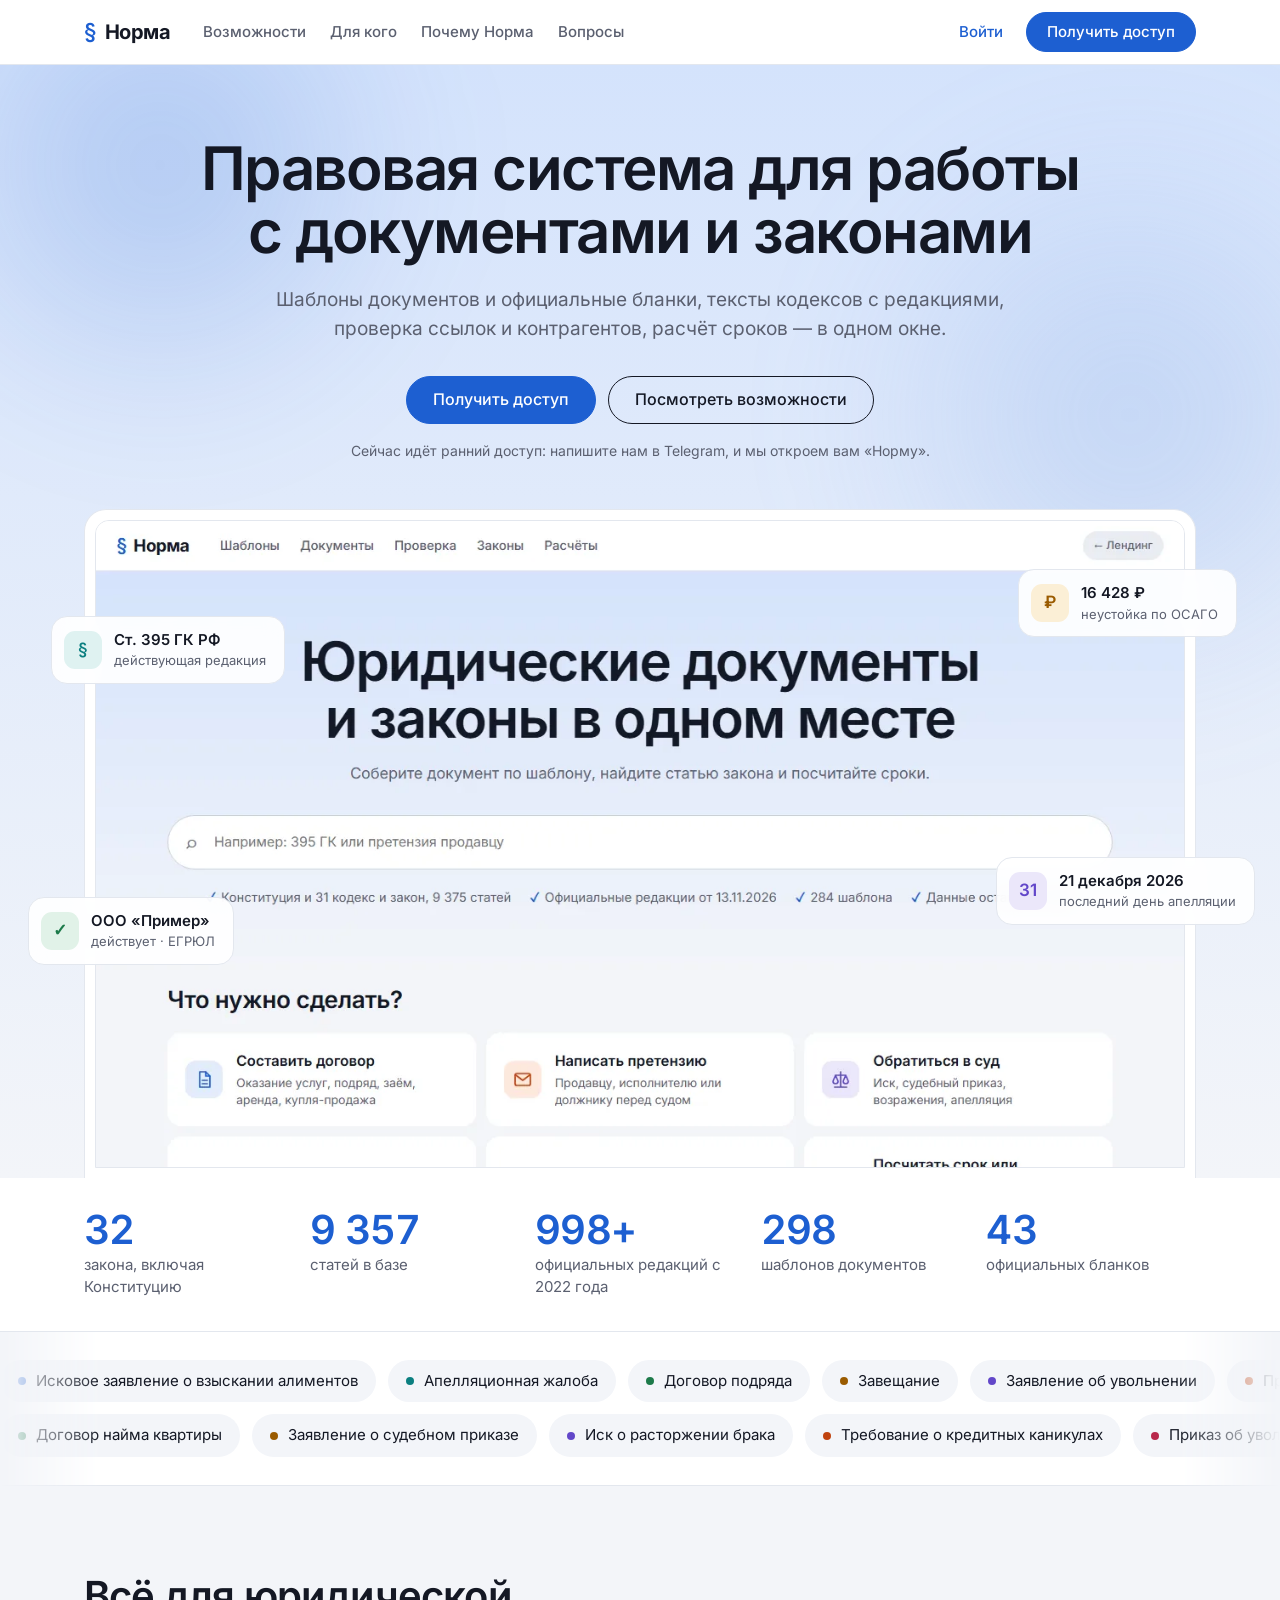
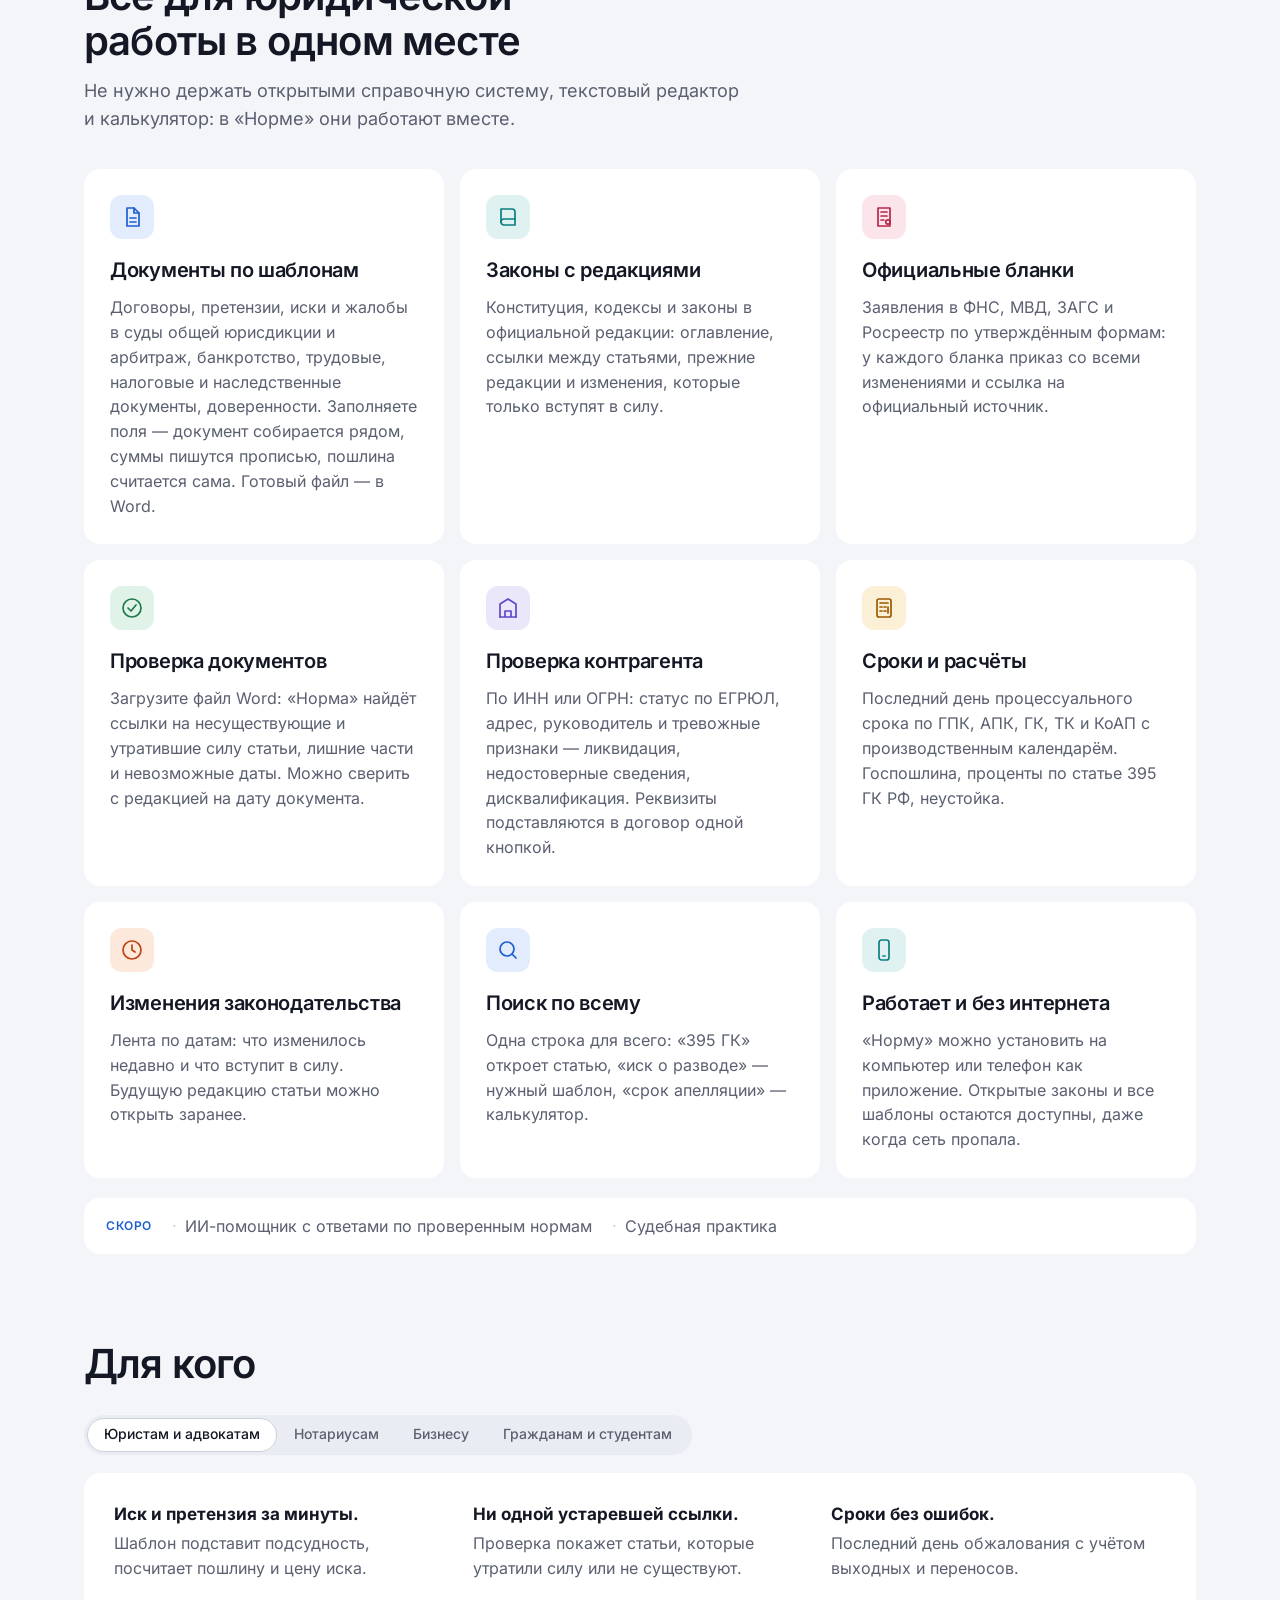
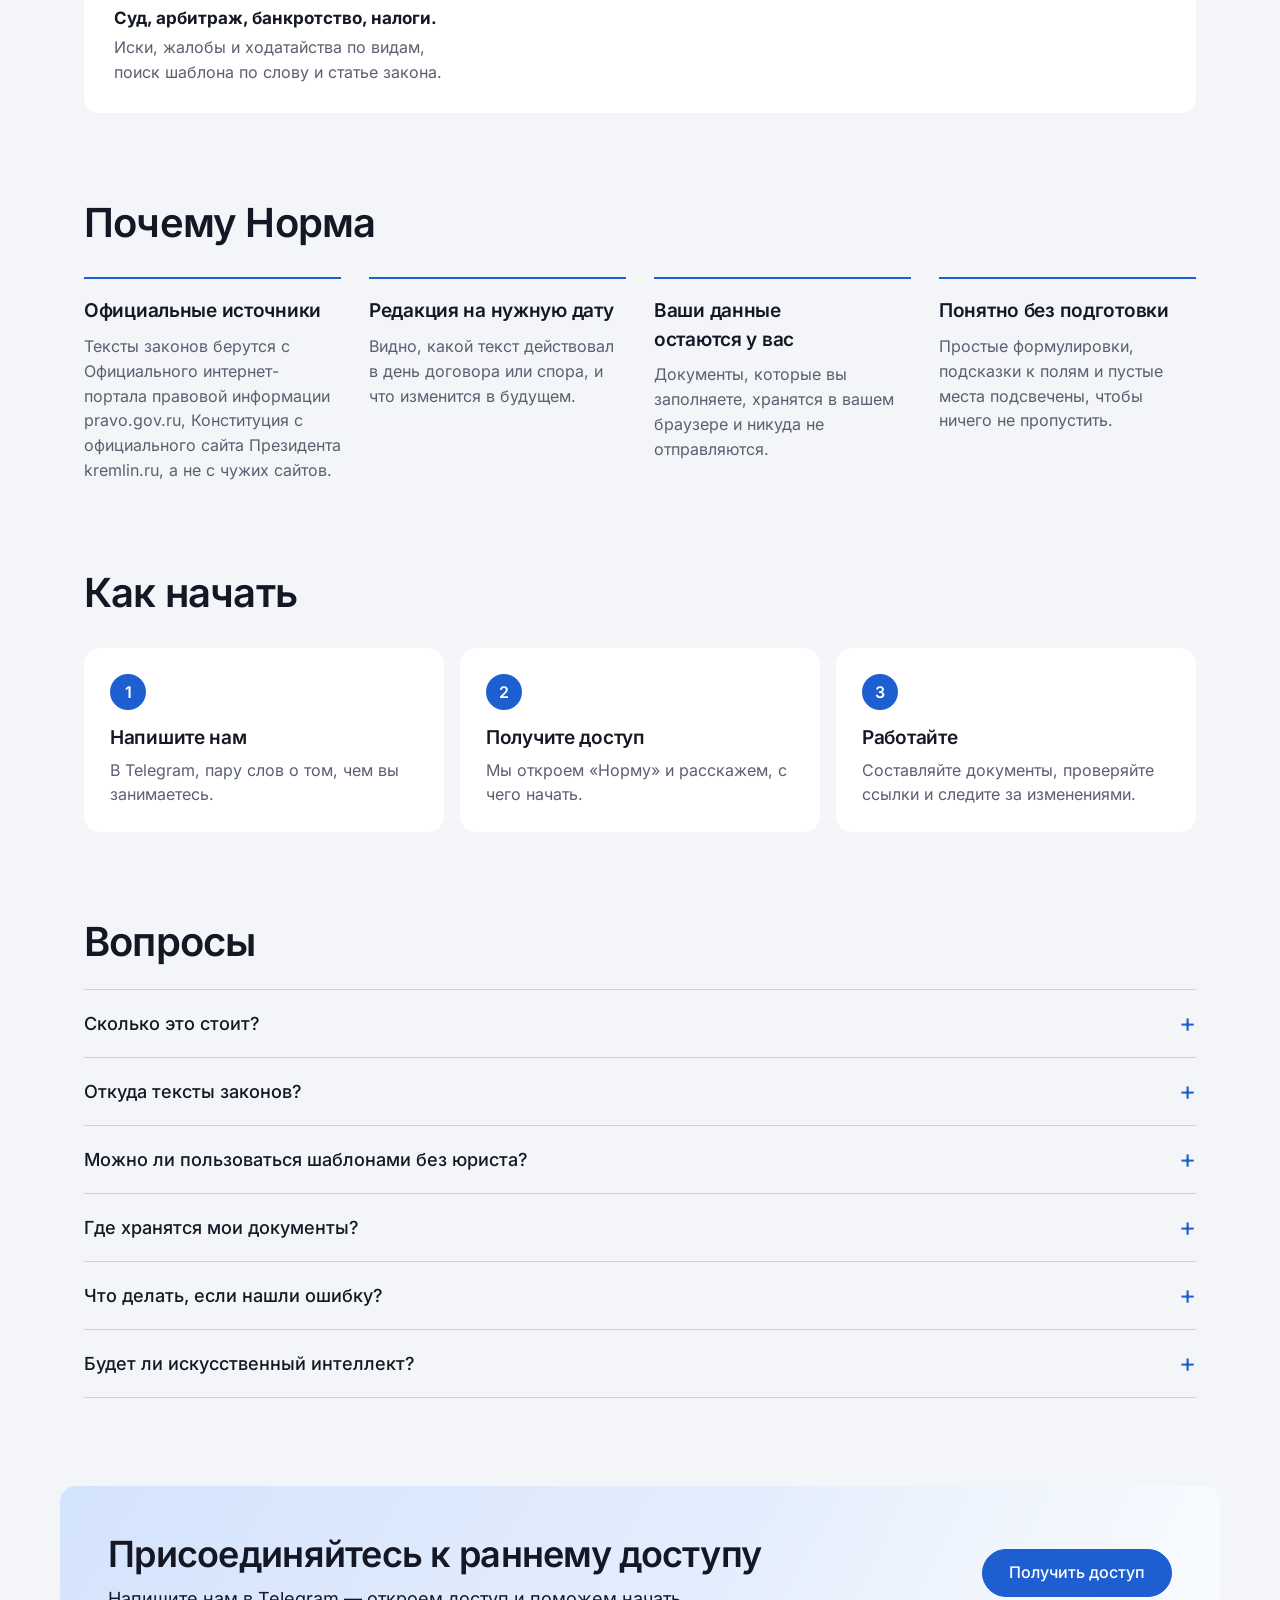
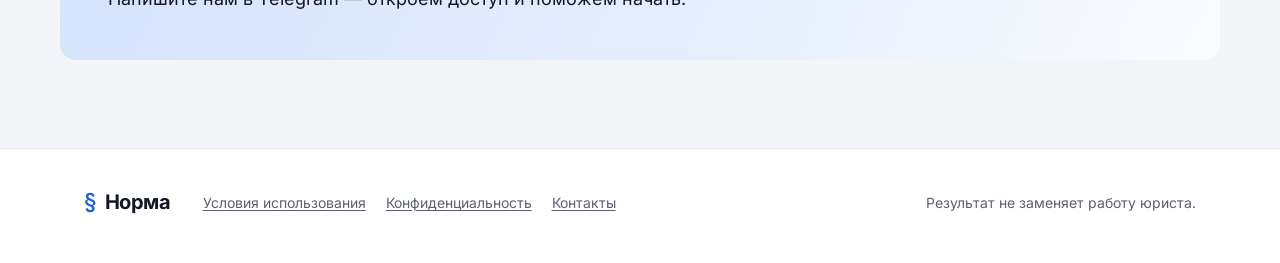
==== index.html @ 4d95eec2 "Сайт из коммита add6822 основного репозитория" ====
<!DOCTYPE html>
<html lang="ru">
<head>
  <meta charset="utf-8">
  <meta name="viewport" content="width=device-width, initial-scale=1, viewport-fit=cover">
  <title>Норма — правовая система для работы с документами и законами</title>
  <meta name="description" content="Шаблоны документов, официальные бланки, Конституция и тексты 31 кодекса и закона с редакциями, проверка ссылок на статьи, проверка контрагента и расчёт процессуальных сроков в одном окне.">
  <meta name="theme-color" content="#ffffff">
  <meta name="color-scheme" content="light">
  <link rel="manifest" href="manifest.webmanifest">
  <link rel="icon" type="image/png" sizes="32x32" href="icons/favicon-32.png">
  <link rel="apple-touch-icon" href="icons/apple-touch-icon.png">
  <link rel="stylesheet" href="fonts/fonts.css">
  <link rel="stylesheet" href="styles.css">
  <link rel="stylesheet" href="landing.css">
</head>
<body class="landing">
  <a class="skip-link" href="#main">Перейти к содержимому</a>

  <header class="land-header">
    <div class="land-inner land-header-row">
      <a class="brand" href="./"><span class="brand-mark" aria-hidden="true">§</span>Норма</a>
      <nav class="land-nav" aria-label="Разделы страницы">
        <a href="#features">Возможности</a>
        <a href="#audience">Для кого</a>
        <a href="#why">Почему Норма</a>
        <a href="#faq">Вопросы</a>
      </nav>
      <div class="land-header-actions">
        <a class="button quiet" href="app.html">Войти</a>
        <a class="button primary" href="https://t.me/pugachevevga" target="_blank" rel="noopener noreferrer" data-cta="header">Получить доступ</a>
      </div>
    </div>
  </header>

  <main id="main">
    <section class="land-hero">
      <div class="land-inner land-hero-copy">
        <h1>Правовая система для работы с документами и законами</h1>
        <p class="land-lead">Шаблоны документов и официальные бланки, тексты кодексов с редакциями, проверка ссылок и контрагентов, расчёт сроков — в одном окне.</p>
        <div class="land-actions">
          <a class="button primary large" href="https://t.me/pugachevevga" target="_blank" rel="noopener noreferrer" data-cta="hero">Получить доступ</a>
          <a class="button large" href="#features">Посмотреть возможности</a>
        </div>
        <p class="land-note">Сейчас идёт ранний доступ: напишите нам в Telegram, и мы откроем вам «Норму».</p>
      </div>
      <div class="land-inner land-stage">
        <figure class="land-shot">
          <img src="img/dashboard.webp" width="1280" height="760" alt="Главный экран «Нормы»: строка поиска по статьям, шаблонам и расчётам и быстрые действия: составить договор, написать претензию, обратиться в суд" loading="eager">
        </figure>
        <div class="land-floats" aria-hidden="true">
          <div class="land-float tone-teal" style="--x:-3%;--y:16%;--d:0s;--depth:0.12"><span class="tone-plate">§</span><div><b>Ст. 395 ГК РФ</b><small>действующая редакция</small></div></div>
          <div class="land-float tone-amber" style="--x:84%;--y:9%;--d:-2.5s;--depth:0.2"><span class="tone-plate">₽</span><div><b>16 428 ₽</b><small>неустойка по ОСАГО</small></div></div>
          <div class="land-float tone-green" style="--x:-5%;--y:58%;--d:-4s;--depth:0.18"><span class="tone-plate">✓</span><div><b>ООО «Пример»</b><small>действует · ЕГРЮЛ</small></div></div>
          <div class="land-float tone-violet" style="--x:82%;--y:52%;--d:-1.2s;--depth:0.1"><span class="tone-plate">31</span><div><b>21 декабря 2026</b><small>последний день апелляции</small></div></div>
        </div>
      </div>
    </section>

    <section class="land-stats" aria-label="Норма в цифрах">
      <div class="land-inner land-stats-row">
        <div><strong>32</strong><span>закона, включая Конституцию</span></div>
        <div><strong>9 375</strong><span>статей в базе</span></div>
        <div><strong>1 000+</strong><span>официальных редакций с 2022 года</span></div>
        <div><strong>299</strong><span>шаблонов документов</span></div>
        <div><strong>43</strong><span>официальных бланков</span></div>
      </div>
    </section>

    <section class="land-marquee" aria-label="Примеры шаблонов">
      <div class="land-marquee-row">
            <ul class="land-marquee-track">
              <li class="tone-blue">Исковое заявление о взыскании алиментов</li>
              <li class="tone-teal">Апелляционная жалоба</li>
              <li class="tone-green">Договор подряда</li>
              <li class="tone-amber">Завещание</li>
              <li class="tone-violet">Заявление об увольнении</li>
              <li class="tone-orange">Претензия страховщику по ОСАГО</li>
              <li class="tone-rose">Доверенность от гражданина</li>
              <li class="tone-blue">Соглашение о расторжении договора</li>
              <li class="tone-teal">Договор поставки</li>
            </ul>
            <ul class="land-marquee-track" aria-hidden="true">
              <li class="tone-blue">Исковое заявление о взыскании алиментов</li>
              <li class="tone-teal">Апелляционная жалоба</li>
              <li class="tone-green">Договор подряда</li>
              <li class="tone-amber">Завещание</li>
              <li class="tone-violet">Заявление об увольнении</li>
              <li class="tone-orange">Претензия страховщику по ОСАГО</li>
              <li class="tone-rose">Доверенность от гражданина</li>
              <li class="tone-blue">Соглашение о расторжении договора</li>
              <li class="tone-teal">Договор поставки</li>
            </ul>
      </div>
      <div class="land-marquee-row is-reverse">
            <ul class="land-marquee-track">
              <li class="tone-green">Договор найма квартиры</li>
              <li class="tone-amber">Заявление о судебном приказе</li>
              <li class="tone-violet">Иск о расторжении брака</li>
              <li class="tone-orange">Требование о кредитных каникулах</li>
              <li class="tone-rose">Приказ об увольнении</li>
              <li class="tone-blue">Претензия застройщику</li>
              <li class="tone-teal">Отказ от туристского продукта</li>
              <li class="tone-green">Протокол общего собрания ООО</li>
              <li class="tone-amber">Обращение к финансовому уполномоченному</li>
            </ul>
            <ul class="land-marquee-track" aria-hidden="true">
              <li class="tone-green">Договор найма квартиры</li>
              <li class="tone-amber">Заявление о судебном приказе</li>
              <li class="tone-violet">Иск о расторжении брака</li>
              <li class="tone-orange">Требование о кредитных каникулах</li>
              <li class="tone-rose">Приказ об увольнении</li>
              <li class="tone-blue">Претензия застройщику</li>
              <li class="tone-teal">Отказ от туристского продукта</li>
              <li class="tone-green">Протокол общего собрания ООО</li>
              <li class="tone-amber">Обращение к финансовому уполномоченному</li>
            </ul>
      </div>
    </section>

    <section class="land-section" id="features">
      <div class="land-inner">
        <h2>Всё для юридической работы в одном месте</h2>
        <p class="land-section-lead">Не нужно держать открытыми справочную систему, текстовый редактор и калькулятор: в «Норме» они работают вместе.</p>
        <ul class="land-features">
          <li class="tone-blue">
            <span class="tone-plate"><svg viewBox="0 0 24 24" fill="none" stroke="currentColor" stroke-width="1.7" stroke-linecap="round" stroke-linejoin="round" aria-hidden="true"><path d="M7 3h7l5 5v13H7z"/><path d="M14 3v5h5M10 13h6M10 17h6"/></svg></span>
            <h3>Документы по шаблонам</h3>
            <p>Договоры, претензии, иски и жалобы в суды общей юрисдикции и арбитраж, банкротство, трудовые, налоговые и наследственные документы, доверенности. Заполняете поля — документ собирается рядом, суммы пишутся прописью, пошлина считается сама. Готовый файл — в Word.</p>
          </li>
          <li class="tone-teal">
            <span class="tone-plate"><svg viewBox="0 0 24 24" fill="none" stroke="currentColor" stroke-width="1.7" stroke-linecap="round" stroke-linejoin="round" aria-hidden="true"><path d="M5 4h11a3 3 0 0 1 3 3v13H8a3 3 0 0 1-3-3z"/><path d="M5 17a3 3 0 0 1 3-3h11"/></svg></span>
            <h3>Законы с редакциями</h3>
            <p>Конституция, кодексы и законы в официальной редакции: оглавление, ссылки между статьями, прежние редакции и изменения, которые только вступят в силу.</p>
          </li>
          <li class="tone-rose">
            <span class="tone-plate"><svg viewBox="0 0 24 24" fill="none" stroke="currentColor" stroke-width="1.7" stroke-linecap="round" stroke-linejoin="round" aria-hidden="true"><path d="M6 3h12v18H6z"/><path d="M9 7h6M9 11h6M9 15h3"/><circle cx="16" cy="17" r="2.2"/></svg></span>
            <h3>Официальные бланки</h3>
            <p>Заявления в ФНС, МВД, ЗАГС и Росреестр по утверждённым формам: у каждого бланка приказ со всеми изменениями и ссылка на официальный источник.</p>
          </li>
          <li class="tone-green">
            <span class="tone-plate"><svg viewBox="0 0 24 24" fill="none" stroke="currentColor" stroke-width="1.7" stroke-linecap="round" stroke-linejoin="round" aria-hidden="true"><circle cx="12" cy="12" r="9"/><path d="m8 12 3 3 5-6"/></svg></span>
            <h3>Проверка документов</h3>
            <p>Загрузите файл Word: «Норма» найдёт ссылки на несуществующие и утратившие силу статьи, лишние части и невозможные даты. Можно сверить с редакцией на дату документа.</p>
          </li>
          <li class="tone-violet">
            <span class="tone-plate"><svg viewBox="0 0 24 24" fill="none" stroke="currentColor" stroke-width="1.7" stroke-linecap="round" stroke-linejoin="round" aria-hidden="true"><path d="M4 21V8l8-5 8 5v13"/><path d="M9 21v-6h6v6M4 21h16"/></svg></span>
            <h3>Проверка контрагента</h3>
            <p>По ИНН или ОГРН: статус по ЕГРЮЛ, адрес, руководитель и тревожные признаки — ликвидация, недостоверные сведения, дисквалификация. Реквизиты подставляются в договор одной кнопкой.</p>
          </li>
          <li class="tone-amber">
            <span class="tone-plate"><svg viewBox="0 0 24 24" fill="none" stroke="currentColor" stroke-width="1.7" stroke-linecap="round" stroke-linejoin="round" aria-hidden="true"><rect x="5" y="3" width="14" height="18" rx="2"/><path d="M8 7h8M8 11h2M12 11h2M16 11v6M8 15h2M12 15h2"/></svg></span>
            <h3>Сроки и расчёты</h3>
            <p>Последний день процессуального срока по ГПК, АПК, ГК, ТК и КоАП с производственным календарём. Госпошлина, проценты по статье 395 ГК РФ, неустойка.</p>
          </li>
          <li class="tone-orange">
            <span class="tone-plate"><svg viewBox="0 0 24 24" fill="none" stroke="currentColor" stroke-width="1.7" stroke-linecap="round" stroke-linejoin="round" aria-hidden="true"><path d="M12 7v5l3 2"/><circle cx="12" cy="12" r="9"/></svg></span>
            <h3>Изменения законодательства</h3>
            <p>Лента по датам: что изменилось недавно и что вступит в силу. Будущую редакцию статьи можно открыть заранее.</p>
          </li>
          <li class="tone-blue">
            <span class="tone-plate"><svg viewBox="0 0 24 24" fill="none" stroke="currentColor" stroke-width="1.7" stroke-linecap="round" stroke-linejoin="round" aria-hidden="true"><circle cx="11" cy="11" r="7"/><path d="m20 20-3.5-3.5"/></svg></span>
            <h3>Поиск по всему</h3>
            <p>Одна строка для всего: «395 ГК» откроет статью, «иск о разводе» — нужный шаблон, «срок апелляции» — калькулятор.</p>
          </li>
          <li class="tone-teal">
            <span class="tone-plate"><svg viewBox="0 0 24 24" fill="none" stroke="currentColor" stroke-width="1.7" stroke-linecap="round" stroke-linejoin="round" aria-hidden="true"><rect x="7" y="2" width="10" height="20" rx="2.5"/><path d="M11 18h2"/></svg></span>
            <h3>Работает и без интернета</h3>
            <p>«Норму» можно установить на компьютер или телефон как приложение. Открытые законы и все шаблоны остаются доступны, даже когда сеть пропала.</p>
          </li>
        </ul>
        <div class="land-soon">
          <span class="badge plain">Скоро</span>
          <span>ИИ-помощник с ответами по проверенным нормам</span>
          <span>Судебная практика</span>
        </div>
      </div>
    </section>

    <section class="land-section land-audience" id="audience">
      <div class="land-inner">
        <h2>Для кого</h2>
        <div class="segmented land-tabs" role="tablist" aria-label="Для кого">
          <button type="button" role="tab" aria-selected="true" aria-pressed="true" aria-controls="tab-lawyers" id="tab-lawyers-button">Юристам и адвокатам</button>
          <button type="button" role="tab" aria-selected="false" aria-pressed="false" aria-controls="tab-notaries" id="tab-notaries-button">Нотариусам</button>
          <button type="button" role="tab" aria-selected="false" aria-pressed="false" aria-controls="tab-business" id="tab-business-button">Бизнесу</button>
          <button type="button" role="tab" aria-selected="false" aria-pressed="false" aria-controls="tab-people" id="tab-people-button">Гражданам и студентам</button>
        </div>
        <div class="land-tab" role="tabpanel" id="tab-lawyers" aria-labelledby="tab-lawyers-button">
          <ul>
            <li><strong>Иск и претензия за минуты.</strong> Шаблон подставит подсудность, посчитает пошлину и цену иска.</li>
            <li><strong>Ни одной устаревшей ссылки.</strong> Проверка покажет статьи, которые утратили силу или не существуют.</li>
            <li><strong>Сроки без ошибок.</strong> Последний день обжалования с учётом выходных и переносов.</li>
            <li><strong>Суд, арбитраж, банкротство, налоги.</strong> Иски, жалобы и ходатайства по видам, поиск шаблона по слову и статье закона.</li>
          </ul>
        </div>
        <div class="land-tab" role="tabpanel" id="tab-notaries" aria-labelledby="tab-notaries-button" hidden>
          <ul>
            <li><strong>Основы законодательства о нотариате</strong> и связанные кодексы в действующей редакции.</li>
            <li><strong>Доверенности и соглашения</strong> по шаблонам с понятными полями.</li>
            <li><strong>Наследственные документы:</strong> завещание, наследственный договор, отказ от наследства, раздел наследства — проекты для нотариуса.</li>
            <li><strong>Изменения заранее.</strong> Видно, какие нормы поменяются и с какой даты.</li>
          </ul>
        </div>
        <div class="land-tab" role="tabpanel" id="tab-business" aria-labelledby="tab-business-button" hidden>
          <ul>
            <li><strong>Договоры поставки, услуг, аренды</strong> с условиями, которые меняются под ваш случай.</li>
            <li><strong>Документы по ООО:</strong> учреждение, выход участника, продажа доли, протокол собрания, крупная сделка.</li>
            <li><strong>Претензия должнику и проценты</strong> по ключевой ставке Банка России с разбивкой по периодам.</li>
            <li><strong>Проверка контрагента перед сделкой:</strong> статус, адрес и руководитель по ЕГРЮЛ, реквизиты сразу в договор.</li>
            <li><strong>Бланки для ФНС:</strong> регистрация ООО и ИП, изменения в устав, переход на упрощёнку — по действующим приказам.</li>
            <li><strong>Законы об ООО и АО, Налоговый кодекс</strong> под рукой, с поиском по словам.</li>
          </ul>
        </div>
        <div class="land-tab" role="tabpanel" id="tab-people" aria-labelledby="tab-people-button" hidden>
          <ul>
            <li><strong>Понятные шаблоны</strong>: претензия в магазин, заявление об увольнении, договор займа.</li>
            <li><strong>Споры с банками и страховыми:</strong> ОСАГО, кредитные каникулы, отказ от навязанной страховки, жалоба на коллекторов, обращение к финансовому уполномоченному.</li>
            <li><strong>Обращения в госорганы:</strong> жалоба в прокуратуру, Роспотребнадзор, отзыв согласия на обработку персональных данных.</li>
            <li><strong>Поиск простыми словами</strong>: «вернуть деньги за товар» найдёт нужную претензию.</li>
            <li><strong>Кодексы для учёбы</strong> с оглавлением, ссылками между статьями и историей редакций.</li>
            <li><strong>Бланки для госуслуг:</strong> 3-НДФЛ, регистрация по месту жительства, заявления в ЗАГС, выписка из ЕГРН.</li>
            <li><strong>Сроки и пошлины</strong> без формул: последний день срока и сумма госпошлины считаются сами.</li>
          </ul>
        </div>
      </div>
    </section>

    <section class="land-section" id="why">
      <div class="land-inner">
        <h2>Почему Норма</h2>
        <ul class="land-why">
          <li><h3>Официальные источники</h3><p>Тексты законов берутся с Официального интернет-портала правовой информации pravo.gov.ru, Конституция с официального сайта Президента kremlin.ru, а не с чужих сайтов.</p></li>
          <li><h3>Редакция на нужную дату</h3><p>Видно, какой текст действовал в день договора или спора, и что изменится в будущем.</p></li>
          <li><h3>Ваши данные остаются у вас</h3><p>Документы, которые вы заполняете, хранятся в вашем браузере и никуда не отправляются.</p></li>
          <li><h3>Понятно без подготовки</h3><p>Простые формулировки, подсказки к полям и пустые места подсвечены, чтобы ничего не пропустить.</p></li>
        </ul>
      </div>
    </section>

    <section class="land-section land-steps" aria-labelledby="steps-title">
      <div class="land-inner">
        <h2 id="steps-title">Как начать</h2>
        <ol class="land-steps-list">
          <li><h3>Напишите нам</h3><p>В Telegram, пару слов о том, чем вы занимаетесь.</p></li>
          <li><h3>Получите доступ</h3><p>Мы откроем «Норму» и расскажем, с чего начать.</p></li>
          <li><h3>Работайте</h3><p>Составляйте документы, проверяйте ссылки и следите за изменениями.</p></li>
        </ol>
      </div>
    </section>

    <section class="land-section" id="faq">
      <div class="land-inner land-faq">
        <h2>Вопросы</h2>
        <details>
          <summary>Сколько это стоит?</summary>
          <p>Сейчас идёт ранний доступ, и для участников он бесплатный. О тарифах мы расскажем заранее, до того как они начнут действовать.</p>
        </details>
        <details>
          <summary>Откуда тексты законов?</summary>
          <p>С портала «Тексты правовых актов с внесенными изменениями» Официального интернет-портала правовой информации (pravo.gov.ru). Там есть все редакции с июля 2022 года. Конституции на этом портале нет с текстом, её берём с официального сайта Президента России kremlin.ru.</p>
        </details>
        <details>
          <summary>Можно ли пользоваться шаблонами без юриста?</summary>
          <p>Шаблоны составлены по текстам законов, но практикующий юрист их ещё не проверял. Перед тем как подписать или подать документ, прочитайте его внимательно, а в сложной ситуации покажите юристу.</p>
        </details>
        <details>
          <summary>Где хранятся мои документы?</summary>
          <p>Только в вашем браузере. Мы их не получаем и не видим. Важные документы сохраняйте в Word.</p>
        </details>
        <details>
          <summary>Что делать, если нашли ошибку?</summary>
          <p>В каждом шаблоне и в окне каждой статьи есть кнопка «Сообщить об ошибке». Она откроет переписку с нами в Telegram, где уже указано, о каком документе речь. Данные, которые вы ввели в поля, в сообщение не попадают.</p>
        </details>
        <details>
          <summary>Будет ли искусственный интеллект?</summary>
          <p>Да. Помощник будет отвечать со ссылками на нормы из той же официальной базы, а не на догадки модели.</p>
        </details>
      </div>
    </section>

    <section class="land-final">
      <div class="land-inner land-final-box">
        <div>
          <h2>Присоединяйтесь к раннему доступу</h2>
          <p>Напишите нам в Telegram — откроем доступ и поможем начать.</p>
        </div>
        <a class="button primary large" href="https://t.me/pugachevevga" target="_blank" rel="noopener noreferrer" data-cta="final">Получить доступ</a>
      </div>
    </section>
  </main>

  <footer class="land-footer">
    <div class="land-inner land-footer-row">
      <a class="brand" href="./"><span class="brand-mark" aria-hidden="true">§</span>Норма</a>
      <nav aria-label="Служебные страницы">
        <a href="app.html#terms">Условия использования</a>
        <a href="app.html#privacy">Конфиденциальность</a>
        <a href="app.html#contacts">Контакты</a>
      </nav>
      <p>Результат не заменяет работу юриста.</p>
    </div>
  </footer>

  <script src="landing.js"></script>
</body>
</html>
---- fonts/fonts.css ----
/* Шрифты Inter и Tinos, лицензия SIL Open Font License 1.1. Собрано tools/fetch_fonts.py. */
@font-face {
  font-family: 'Inter';
  font-style: normal;
  font-weight: 400;
  font-display: swap;
  src: url(inter-400-cyrillic.woff2) format('woff2');
  unicode-range: U+0301, U+0400-045F, U+0490-0491, U+04B0-04B1, U+2116;
}
@font-face {
  font-family: 'Inter';
  font-style: normal;
  font-weight: 400;
  font-display: swap;
  src: url(inter-400-latin-ext.woff2) format('woff2');
  unicode-range: U+0100-02BA, U+02BD-02C5, U+02C7-02CC, U+02CE-02D7, U+02DD-02FF, U+0304, U+0308, U+0329, U+1D00-1DBF, U+1E00-1E9F, U+1EF2-1EFF, U+2020, U+20A0-20AB, U+20AD-20C4, U+2113, U+2C60-2C7F, U+A720-A7FF;
}
@font-face {
  font-family: 'Inter';
  font-style: normal;
  font-weight: 400;
  font-display: swap;
  src: url(inter-400-latin.woff2) format('woff2');
  unicode-range: U+0000-00FF, U+0131, U+0152-0153, U+02BB-02BC, U+02C6, U+02DA, U+02DC, U+0304, U+0308, U+0329, U+2000-206F, U+20AC, U+2122, U+2191, U+2193, U+2212, U+2215, U+FEFF, U+FFFD;
}
@font-face {
  font-family: 'Inter';
  font-style: normal;
  font-weight: 500;
  font-display: swap;
  src: url(inter-400-cyrillic.woff2) format('woff2');
  unicode-range: U+0301, U+0400-045F, U+0490-0491, U+04B0-04B1, U+2116;
}
@font-face {
  font-family: 'Inter';
  font-style: normal;
  font-weight: 500;
  font-display: swap;
  src: url(inter-400-latin-ext.woff2) format('woff2');
  unicode-range: U+0100-02BA, U+02BD-02C5, U+02C7-02CC, U+02CE-02D7, U+02DD-02FF, U+0304, U+0308, U+0329, U+1D00-1DBF, U+1E00-1E9F, U+1EF2-1EFF, U+2020, U+20A0-20AB, U+20AD-20C4, U+2113, U+2C60-2C7F, U+A720-A7FF;
}
@font-face {
  font-family: 'Inter';
  font-style: normal;
  font-weight: 500;
  font-display: swap;
  src: url(inter-400-latin.woff2) format('woff2');
  unicode-range: U+0000-00FF, U+0131, U+0152-0153, U+02BB-02BC, U+02C6, U+02DA, U+02DC, U+0304, U+0308, U+0329, U+2000-206F, U+20AC, U+2122, U+2191, U+2193, U+2212, U+2215, U+FEFF, U+FFFD;
}
@font-face {
  font-family: 'Inter';
  font-style: normal;
  font-weight: 600;
  font-display: swap;
  src: url(inter-400-cyrillic.woff2) format('woff2');
  unicode-range: U+0301, U+0400-045F, U+0490-0491, U+04B0-04B1, U+2116;
}
@font-face {
  font-family: 'Inter';
  font-style: normal;
  font-weight: 600;
  font-display: swap;
  src: url(inter-400-latin-ext.woff2) format('woff2');
  unicode-range: U+0100-02BA, U+02BD-02C5, U+02C7-02CC, U+02CE-02D7, U+02DD-02FF, U+0304, U+0308, U+0329, U+1D00-1DBF, U+1E00-1E9F, U+1EF2-1EFF, U+2020, U+20A0-20AB, U+20AD-20C4, U+2113, U+2C60-2C7F, U+A720-A7FF;
}
@font-face {
  font-family: 'Inter';
  font-style: normal;
  font-weight: 600;
  font-display: swap;
  src: url(inter-400-latin.woff2) format('woff2');
  unicode-range: U+0000-00FF, U+0131, U+0152-0153, U+02BB-02BC, U+02C6, U+02DA, U+02DC, U+0304, U+0308, U+0329, U+2000-206F, U+20AC, U+2122, U+2191, U+2193, U+2212, U+2215, U+FEFF, U+FFFD;
}
@font-face {
  font-family: 'Inter';
  font-style: normal;
  font-weight: 700;
  font-display: swap;
  src: url(inter-400-cyrillic.woff2) format('woff2');
  unicode-range: U+0301, U+0400-045F, U+0490-0491, U+04B0-04B1, U+2116;
}
@font-face {
  font-family: 'Inter';
  font-style: normal;
  font-weight: 700;
  font-display: swap;
  src: url(inter-400-latin-ext.woff2) format('woff2');
  unicode-range: U+0100-02BA, U+02BD-02C5, U+02C7-02CC, U+02CE-02D7, U+02DD-02FF, U+0304, U+0308, U+0329, U+1D00-1DBF, U+1E00-1E9F, U+1EF2-1EFF, U+2020, U+20A0-20AB, U+20AD-20C4, U+2113, U+2C60-2C7F, U+A720-A7FF;
}
@font-face {
  font-family: 'Inter';
  font-style: normal;
  font-weight: 700;
  font-display: swap;
  src: url(inter-400-latin.woff2) format('woff2');
  unicode-range: U+0000-00FF, U+0131, U+0152-0153, U+02BB-02BC, U+02C6, U+02DA, U+02DC, U+0304, U+0308, U+0329, U+2000-206F, U+20AC, U+2122, U+2191, U+2193, U+2212, U+2215, U+FEFF, U+FFFD;
}
@font-face {
  font-family: 'Tinos';
  font-style: normal;
  font-weight: 400;
  font-display: swap;
  src: url(tinos-400-cyrillic.woff2) format('woff2');
  unicode-range: U+0301, U+0400-045F, U+0490-0491, U+04B0-04B1, U+2116;
}
@font-face {
  font-family: 'Tinos';
  font-style: normal;
  font-weight: 400;
  font-display: swap;
  src: url(tinos-400-latin-ext.woff2) format('woff2');
  unicode-range: U+0100-02BA, U+02BD-02C5, U+02C7-02CC, U+02CE-02D7, U+02DD-02FF, U+0304, U+0308, U+0329, U+1D00-1DBF, U+1E00-1E9F, U+1EF2-1EFF, U+2020, U+20A0-20AB, U+20AD-20C4, U+2113, U+2C60-2C7F, U+A720-A7FF;
}
@font-face {
  font-family: 'Tinos';
  font-style: normal;
  font-weight: 400;
  font-display: swap;
  src: url(tinos-400-latin.woff2) format('woff2');
  unicode-range: U+0000-00FF, U+0131, U+0152-0153, U+02BB-02BC, U+02C6, U+02DA, U+02DC, U+0304, U+0308, U+0329, U+2000-206F, U+20AC, U+2122, U+2191, U+2193, U+2212, U+2215, U+FEFF, U+FFFD;
}
@font-face {
  font-family: 'Tinos';
  font-style: normal;
  font-weight: 700;
  font-display: swap;
  src: url(tinos-700-cyrillic.woff2) format('woff2');
  unicode-range: U+0301, U+0400-045F, U+0490-0491, U+04B0-04B1, U+2116;
}
@font-face {
  font-family: 'Tinos';
  font-style: normal;
  font-weight: 700;
  font-display: swap;
  src: url(tinos-700-latin-ext.woff2) format('woff2');
  unicode-range: U+0100-02BA, U+02BD-02C5, U+02C7-02CC, U+02CE-02D7, U+02DD-02FF, U+0304, U+0308, U+0329, U+1D00-1DBF, U+1E00-1E9F, U+1EF2-1EFF, U+2020, U+20A0-20AB, U+20AD-20C4, U+2113, U+2C60-2C7F, U+A720-A7FF;
}
@font-face {
  font-family: 'Tinos';
  font-style: normal;
  font-weight: 700;
  font-display: swap;
  src: url(tinos-700-latin.woff2) format('woff2');
  unicode-range: U+0000-00FF, U+0131, U+0152-0153, U+02BB-02BC, U+02C6, U+02DA, U+02DC, U+0304, U+0308, U+0329, U+2000-206F, U+20AC, U+2122, U+2191, U+2193, U+2212, U+2215, U+FEFF, U+FFFD;
}
---- styles.css ----
/* Плоское оформление: светло-серый фон страницы и белые карточки без обводки, шрифт Inter, один акцент, никаких теней.
   Карточки отделяются от фона цветом, а не рамкой.
   Документы и нормы набираются шрифтом Times New Roman, как привыкли юристы.
   Пока у сайта только светлая тема, даже если в системе включена тёмная. */
:root {
  --bg: #f3f5f9;
  --surface: #ffffff;
  --raised: #e9edf3;
  --ink: #141824;
  --muted: #5b6070;
  --line: #e3e7ee;
  --line-strong: #cdd1d9;
  --accent: #1d5fd1;
  --accent-hover: #174cab;
  --accent-ink: #ffffff;
  --accent-soft: #e8f0fd;
  /* рамка карточки при наведении: акцент, но мягко */
  --hover-line: #6f9be6;
  /* фон кнопки-чипа при наведении: заметно голубее белого и серого */
  --hover-fill: #e4edfc;
  /* Градиенты для фонов: светлый синий плавно уходит в белый. Только для крупных фонов, не для кнопок и текста. */
  --gradient-hero: linear-gradient(180deg, #d4e3fc 0%, #f3f5f9 100%);
  --gradient-band: linear-gradient(180deg, #f3f5f9 0%, #e2ecfd 50%, #f3f5f9 100%);
  --gradient-page: linear-gradient(180deg, #e4edfc 0%, #f3f5f9 100%);
  --gradient-panel: linear-gradient(120deg, #d4e3fc 0%, #f1f6fe 100%);
  --problem: #b42318;
  --problem-soft: #fdecea;
  --check: #8a5300;
  --check-soft: #fdf3e1;
  --ok: #1d7044;
  --ok-soft: #e6f4ec;
  --paper: #ffffff;
  --paper-ink: #141824;
  --gap: #fdf3e1;
  --gap-line: #c08a2b;
  --focus-mark: #eef0f4;
  --radius-s: 4px;
  --radius-m: 8px;
  --radius-l: 16px;
  --radius-pill: 999px;
  --topbar-h: 64px;
  /* ширина колонки содержимого, одна на лендинге, в шапке и на всех экранах приложения */
  --container: 1160px;
  --gutter: 24px;
  --font-ui: "Inter", "Segoe UI", Arial, sans-serif;
  --font-doc: "Times New Roman", "Tinos", Times, serif;
  color-scheme: light;
}

* { box-sizing: border-box; }

[hidden] { display: none !important; }

/* у body только минимальная высота: так нижний отступ под панель на телефоне всегда идёт после содержимого */
html { height: 100%; }

body {
  margin: 0;
  display: flex;
  flex-direction: column;
  min-height: 100%;
  background: var(--gradient-page) top / 100% 420px no-repeat, var(--bg);
  color: var(--ink);
  font: 400 16px/1.5 var(--font-ui);
}

button, input, select, textarea { font: inherit; color: inherit; }

h1, h2, h3 { margin: 0; font-weight: 600; letter-spacing: -0.015em; text-wrap: balance; }
h1 { letter-spacing: -0.025em; }

a { color: var(--accent); text-underline-offset: 2px; }
a:hover { color: var(--accent-hover); }

:focus-visible { outline: 2px solid var(--accent); outline-offset: 2px; }

.skip-link { position: absolute; left: -999px; }
.skip-link:focus { left: 16px; top: 8px; z-index: 10; padding: 8px 12px; background: var(--surface); }

/* Шапка приложения: логотип, разделы, поиск по всему и кабинет. Прилипает к верху экрана. */
.topbar {
  position: sticky;
  top: 0;
  z-index: 30;
  display: flex;
  align-items: center;
  gap: 4px 28px;
  min-height: var(--topbar-h);
  /* фон шапки во всю ширину, а логотип и кнопки — по краям колонки содержимого, как на лендинге */
  padding: 0 max(var(--gutter), calc((100% - var(--container)) / 2 + var(--gutter)));
  background: rgba(255, 255, 255, 0.88);
  border-bottom: 1px solid var(--line);
}
/* размытие под шапкой только на широком экране: на телефоне в шапке живёт нижняя панель с position: fixed,
   а backdrop-filter сделал бы шапку её контейнером и оторвал бы панель от низа экрана */
@media (min-width: 641px) {
  .topbar { -webkit-backdrop-filter: saturate(1.6) blur(14px); backdrop-filter: saturate(1.6) blur(14px); }
}
html { scroll-padding-top: calc(var(--topbar-h) + 8px); }

.brand {
  padding: 13px 0;
  display: inline-flex;
  align-items: baseline;
  gap: 8px;
  color: var(--ink);
  font: 700 20px/1.2 var(--font-ui);
  letter-spacing: -0.02em;
  text-decoration: none;
}

.brand:hover { color: var(--ink); }

.brand-mark {
  color: var(--accent);
  font: 600 22px/1 var(--font-ui);
}

.nav { display: flex; gap: 2px; }

.nav a {
  display: inline-flex;
  align-items: center;
  gap: 8px;
  padding: 8px 12px;
  border-radius: var(--radius-pill);
  color: var(--muted);
  font-size: 15px;
  font-weight: 500;
  text-decoration: none;
  white-space: nowrap;
  transition: background-color 150ms ease, color 150ms ease;
}

.nav a:hover { background: var(--raised); color: var(--ink); }
.nav a[aria-current="page"] { background: var(--accent-soft); color: var(--accent); }
.nav-icon { display: block; flex: none; width: 18px; height: 18px; }

.topbar-tools { display: flex; flex: 1 1 auto; justify-content: flex-end; align-items: center; gap: 10px; min-width: 0; margin-left: auto; }
.topbar-search {
  display: inline-flex; flex: 0 1 240px; align-items: center; gap: 10px; min-width: 0; height: 40px; padding: 0 8px 0 14px;
  background: var(--raised); border: 1px solid transparent; border-radius: var(--radius-pill);
  color: var(--muted); cursor: pointer; font: 400 14px/1 var(--font-ui); text-align: left;
  transition: background-color 150ms ease, border-color 150ms ease;
}
.topbar-search:hover { background: var(--hover-fill); color: var(--ink); }
.topbar-search svg { flex: none; width: 18px; height: 18px; }
.topbar-search-text { overflow: hidden; text-overflow: ellipsis; white-space: nowrap; }
.topbar-search kbd { margin-left: auto; padding: 3px 7px; background: var(--surface); border: 1px solid var(--line); border-radius: 6px; color: var(--muted); font: 500 12px/1 var(--font-ui); white-space: nowrap; }
.avatar {
  display: inline-grid; flex: none; place-items: center; width: 40px; height: 40px;
  background: var(--accent); border-radius: 50%; color: var(--accent-ink);
  font: 600 15px/1 var(--font-ui); letter-spacing: 0.02em; text-decoration: none;
  transition: background-color 150ms ease, transform 200ms ease;
}
.avatar:hover { background: var(--accent-hover); color: var(--accent-ink); }
.avatar[aria-current="page"] { outline: 3px solid var(--accent-soft); outline-offset: 0; }
.avatar svg, .avatar .icon { width: 20px; height: 20px; }
.avatar.large { width: 72px; height: 72px; font-size: 26px; }
.avatar.large svg, .avatar.large .icon { width: 32px; height: 32px; }

/* окно поиска по всему из шапки */
.search-dialog { width: min(720px, calc(100vw - 32px)); max-height: calc(100vh - 120px); margin: 72px auto auto; padding: 14px; background: var(--surface); border: 1px solid var(--line); border-radius: var(--radius-l); color: var(--ink); }
.search-dialog::backdrop { background: rgb(20 24 36 / 45%); }
.search-dialog .hero-search { margin-top: 0; }
.search-dialog .hero-search-input { min-height: 52px; }
.search-dialog .search-results { position: static; margin-top: 8px; max-height: calc(100vh - 280px); padding: 0; border: 0; }
.search-dialog-hint { margin: 10px 4px 0; color: var(--muted); font-size: 13px; }

@media (max-width: 1180px) {
  .topbar-search { flex: 0 0 40px; width: 40px; justify-content: center; padding: 0; }
  .topbar-search-text, .topbar-search kbd { display: none; }
}
@media (max-width: 900px) and (min-width: 641px) {
  .topbar { gap: 4px 12px; }
  .nav-icon { display: none; }
  .nav a { padding: 8px 10px; }
}

.view {
  flex: 1 0 auto;
  width: 100%;
  max-width: var(--container);
  margin: 0 auto;
  padding: 28px var(--gutter);
}

.view:focus { outline: none; }

.page-head { display: flex; flex-wrap: wrap; align-items: end; justify-content: space-between; gap: 12px 24px; margin-bottom: 20px; }
.page-head h1 { font-size: 30px; line-height: 1.2; }
.page-head p { margin: 4px 0 0; color: var(--muted); max-width: 62ch; }

/* ===== Компоненты. Правила выбора описаны в docs/design-system.md, примеры на странице styleguide.html ===== */

/* Кнопка: выполняет действие. Овальная, главная залита акцентом, обычная с тёмной рамкой. */
.button {
  display: inline-flex;
  align-items: center;
  justify-content: center;
  gap: 8px;
  min-height: 40px;
  padding: 8px 20px;
  background: transparent;
  border: 1px solid var(--ink);
  border-radius: var(--radius-pill);
  color: var(--ink);
  cursor: pointer;
  font: 500 15px/1.2 var(--font-ui);
  text-decoration: none;
  white-space: nowrap;
  transition: border-color 150ms ease, background-color 150ms ease, color 150ms ease;
}

.button:hover { background: var(--raised); color: var(--ink); }
.button:active { background: var(--line); }
.button.primary { background: var(--accent); border-color: var(--accent); color: var(--accent-ink); }
.button.primary:hover { background: var(--accent-hover); border-color: var(--accent-hover); color: var(--accent-ink); }
.button.quiet { background: transparent; border-color: transparent; color: var(--accent); padding-inline: 14px; }
.button.quiet:hover { background: var(--accent-soft); color: var(--accent-hover); }
.button.danger { border-color: var(--problem); color: var(--problem); }
.button.danger:hover { background: var(--problem-soft); }
.button.small { min-height: 32px; padding: 5px 14px; font-size: 14px; }
.button.large { min-height: 48px; padding: 12px 26px; font-size: 16px; }
.button:disabled { opacity: 0.5; cursor: default; }
.button:disabled:hover { background: transparent; }
.button.primary:disabled:hover { background: var(--accent); }
.button .icon { width: 18px; height: 18px; }

/* Чип: выбор варианта или фильтра. Серая плашка со скруглёнными углами, выбранный с галочкой. */
.chip {
  display: inline-flex;
  align-items: center;
  gap: 6px;
  min-height: 32px;
  padding: 5px 12px;
  background: var(--surface);
  border: 1px solid transparent;
  border-radius: var(--radius-m);
  color: var(--ink);
  cursor: pointer;
  font: 400 14px/1.2 var(--font-ui);
  transition: border-color 150ms ease, background-color 150ms ease, color 150ms ease;
}

/* Наведение на чип должно быть видно сразу, в том числе людям со слабым зрением:
   синяя рамка, голубой фон и синий текст. Выбранный чип залит синим, чтобы не путать его с наведением. */
.chip:hover { background: var(--hover-fill); border-color: var(--accent); color: var(--accent); }
.chip:active { background: var(--accent-soft); }
.chip[aria-pressed="true"] { background: var(--accent); border-color: var(--accent); color: var(--accent-ink); font-weight: 500; }
.chip[aria-pressed="true"]:hover { background: var(--accent-hover); border-color: var(--accent-hover); color: var(--accent-ink); }
.chip[aria-pressed="true"]::before { content: "✓"; font-weight: 600; }
.chips, .bar-actions { display: flex; flex-wrap: wrap; align-items: center; gap: 8px; }

/* Переключатель: два-три вида одного и того же. Серая дорожка, выбранная часть белая. */
.segmented {
  display: inline-flex;
  padding: 3px;
  background: var(--raised);
  border-radius: var(--radius-pill);
}

.segmented button {
  flex: 1;
  min-height: 34px;
  padding: 4px 16px;
  background: transparent;
  border: 1px solid transparent;
  border-radius: var(--radius-pill);
  color: var(--muted);
  cursor: pointer;
  font: 500 14px/1.2 var(--font-ui);
  white-space: nowrap;
  transition: background-color 150ms ease, color 150ms ease;
}

.segmented button:hover { color: var(--ink); }
.segmented button[aria-pressed="true"] { background: var(--surface); border-color: var(--line-strong); color: var(--ink); }

/* Метка: сообщает состояние, нажать нельзя. */
.badge {
  display: inline-flex;
  align-items: center;
  padding: 2px 8px;
  background: var(--accent-soft);
  border-radius: var(--radius-s);
  color: var(--accent);
  font: 600 12px/1.4 var(--font-ui);
  letter-spacing: 0.05em;
  text-transform: uppercase;
}

.badge.draft { background: var(--check-soft); color: var(--check); }
.badge.plain { padding: 0; background: none; }

.link-button {
  padding: 0;
  background: none;
  border: 0;
  color: var(--accent);
  cursor: pointer;
  font-size: inherit;
  text-align: left;
  text-decoration: underline;
}

.search {
  width: 100%;
  max-width: 420px;
  min-height: 42px;
  padding: 8px 14px;
  background: var(--surface);
  border: 1px solid var(--line-strong);
  border-radius: var(--radius-m);
}

.search:focus, .field input:focus, .field select:focus, .field textarea:focus, .doc-input:focus, .edition-pick select:focus, .doc-date input:focus {
  border-color: var(--accent);
  outline: none;
  box-shadow: 0 0 0 3px var(--accent-soft);
}

/* Домашняя страница */
.view[data-route="home"] { max-width: none; padding: 0; }
.home-inner { width: 100%; max-width: var(--container); margin: 0 auto; padding: 0 var(--gutter); }
.home-section { padding: 72px 0; }
.home-section h2 { margin-bottom: 28px; font-size: 34px; line-height: 1.2; }
.section-lead { max-width: 62ch; margin: -14px 0 28px; color: var(--muted); font-size: 17px; }

.icon { display: inline-flex; width: 1.1em; height: 1.1em; flex: none; }
.icon svg { width: 100%; height: 100%; }

.home-hero { padding: 56px 0 56px; background: var(--gradient-hero); }
.hero-center { display: flex; flex-direction: column; align-items: center; text-align: center; }
.home-hero h1 { max-width: 22ch; font-size: 52px; line-height: 1.05; letter-spacing: -0.025em; text-wrap: balance; }
.hero-lead { max-width: 74ch; margin: 18px 0 0; color: var(--muted); font-size: 18px; line-height: 1.5; text-wrap: balance; }
.hero-actions { display: flex; flex-wrap: wrap; gap: 12px; }
.hero-points { display: flex; flex-wrap: wrap; justify-content: center; gap: 8px 22px; margin: 22px 0 0; padding: 0; list-style: none; color: var(--muted); font-size: 15px; }
.hero-points li::before { content: "✓"; margin-right: 6px; color: var(--accent); font-weight: 600; }

.feature-grid { display: grid; grid-template-columns: repeat(3, minmax(0, 1fr)); gap: 40px; }
.feature { display: flex; flex-direction: column; align-items: flex-start; gap: 10px; padding: 24px; background: var(--surface); border-radius: var(--radius-l); }
.feature h3 { font-size: 22px; line-height: 1.25; }
.feature p { margin: 0; color: var(--muted); }
.feature .feature-detail { flex: 1; color: var(--ink); font-size: 15px; }
.feature-link { display: inline-flex; align-items: center; gap: 6px; margin-top: 4px; font-weight: 600; text-decoration: none; }
.feature-link:hover { text-decoration: underline; }

/* Оттенки разделов: иконка на мягкой плашке своего цвета. Цвет только украшает, смысл всегда есть в подписи. */
.tone-blue { --tone: #1d5fd1; --tone-soft: #e3ecfc; }
.tone-violet { --tone: #6247c9; --tone-soft: #ebe7fa; }
.tone-teal { --tone: #0b7f80; --tone-soft: #dff2f1; }
.tone-green { --tone: #1d7a4a; --tone-soft: #e1f2e8; }
.tone-amber { --tone: #9a5b00; --tone-soft: #fbefd6; }
.tone-orange { --tone: #c0430f; --tone-soft: #fde8dc; }
.tone-rose { --tone: #b8284c; --tone-soft: #fbe4ea; }
.tone-plate { display: grid; flex: 0 0 auto; place-items: center; width: 44px; height: 44px; background: var(--tone-soft, var(--accent-soft)); border-radius: 12px; color: var(--tone, var(--accent)); }
.tone-plate .icon, .tone-plate svg { width: 24px; height: 24px; }
.tone-plate.small { width: 32px; height: 32px; border-radius: 9px; }
.tone-plate.small .icon, .tone-plate.small svg { width: 18px; height: 18px; }
/* стрелка на карточке появляется при наведении и подсказывает, что карточка ведёт дальше */
.card-arrow { display: inline-flex; color: var(--accent); opacity: 0; transform: translateX(-4px); transition: opacity 150ms ease, transform 150ms ease; }
a:hover > .card-arrow, a:hover .card-arrow, a:focus-visible .card-arrow { opacity: 1; transform: none; }
.law-badge { display: grid; place-items: center; min-width: 52px; height: 44px; padding: 0 8px; background: var(--tone-soft); border-radius: 12px; color: var(--tone); font: 700 15px/1 var(--font-ui); letter-spacing: -0.01em; }
.law-badge.small { min-width: 40px; height: 26px; padding: 0 6px; border-radius: 7px; font-size: 11px; }

/* Поиск на первом экране */
.hero-search { position: relative; width: 100%; margin-top: 36px; text-align: left; }
.hero-search-icon { position: absolute; top: 50%; left: 22px; color: var(--muted); font-size: 22px; line-height: 1; transform: translateY(-55%); pointer-events: none; }
.hero-search-input { width: 100%; min-height: 64px; padding: 14px 22px 14px 54px; background: var(--surface); border: 1px solid var(--line-strong); border-radius: var(--radius-pill); color: var(--ink); font: 400 16px/1.3 var(--font-ui); }
.hero-search-input:focus { border-color: var(--accent); outline: none; box-shadow: 0 0 0 3px var(--accent-soft); }
.search-results { position: absolute; top: calc(100% + 8px); right: 0; left: 0; z-index: 15; display: flex; flex-direction: column; gap: 2px; max-height: min(480px, 70vh); overflow-y: auto; padding: 8px; background: var(--surface); border: 1px solid var(--line); border-radius: var(--radius-l); }
.search-results[hidden] { display: none; }
.search-group { margin: 8px 10px 4px; color: var(--muted); font-size: 12px; font-weight: 600; letter-spacing: 0.04em; text-transform: uppercase; }
.search-item { display: flex; align-items: center; gap: 12px; width: 100%; padding: 8px 10px; background: none; border: 0; border-radius: var(--radius-m); color: inherit; cursor: pointer; font: inherit; text-align: left; text-decoration: none; }
.search-item:hover, .search-item:focus-visible { background: var(--raised); }
.search-item-text { display: flex; flex-direction: column; min-width: 0; }
.search-item-text strong { font-size: 15px; font-weight: 600; }
.search-item-text span { overflow: hidden; color: var(--muted); font-size: 13px; text-overflow: ellipsis; white-space: nowrap; }
.search-empty { margin: 8px 10px; color: var(--muted); font-size: 14px; }

/* Главная: продолжить работу */
.home-continue { padding: 8px 0 24px; }
.continue-empty { margin: 0; padding: 18px 20px; background: var(--surface); border-radius: var(--radius-l); color: var(--muted); }
.home-changes { background: var(--gradient-band); }
/* «Изменилось в ваших статьях» */
.home-watch { padding: 0 0 32px; }
.home-watch .continue-head { flex-direction: column; align-items: flex-start; gap: 4px; }
.watch-summary { color: var(--muted); font-size: 15px; }
.watch-list { display: flex; flex-direction: column; gap: 8px; margin: 0; padding: 0; list-style: none; }
.watch-item { display: grid; grid-template-columns: 92px minmax(0, 1fr) auto; align-items: center; gap: 16px; width: 100%; padding: 14px 18px; background: var(--surface); border: 0; border-radius: var(--radius-l); color: inherit; cursor: pointer; font: inherit; text-align: left; transition: transform 250ms cubic-bezier(0.2, 0.7, 0.2, 1); }
.watch-date { display: flex; flex-direction: column; color: var(--muted); font-size: 13px; line-height: 1.3; }
.watch-date strong { color: var(--ink); font-size: 24px; font-weight: 600; line-height: 1.1; }
.watch-item.upcoming .watch-date strong, .watch-item.upcoming .watch-date span:first-child { color: var(--accent); }
.watch-text { display: flex; flex-direction: column; gap: 2px; min-width: 0; }
.watch-title { display: flex; flex-wrap: wrap; align-items: center; gap: 8px; }
.watch-title strong { font-size: 16px; font-weight: 600; }
.watch-name { overflow: hidden; text-overflow: ellipsis; white-space: nowrap; }
.watch-reason { color: var(--muted); font-size: 14px; }
.watch-calm::before { content: "✓"; margin-right: 8px; color: var(--ok); font-weight: 600; }
@media (hover: hover) {
  .watch-item:hover { transform: translateY(-2px); }
  .watch-item:hover .watch-title strong { color: var(--accent); }
  .watch-item:hover .card-arrow { transform: translateX(4px); }
}
@media (max-width: 640px) {
  .watch-item { grid-template-columns: 64px minmax(0, 1fr); gap: 12px; padding: 12px 14px; }
  .watch-item .card-arrow { display: none; }
  .watch-name { display: -webkit-box; -webkit-box-orient: vertical; -webkit-line-clamp: 2; white-space: normal; }
}
.continue-head { display: flex; align-items: baseline; justify-content: space-between; gap: 16px; margin-bottom: 14px; }
.continue-head h2 { font-size: 24px; }
.continue-grid { display: grid; grid-template-columns: repeat(3, minmax(0, 1fr)); gap: 10px; margin: 0; padding: 0; list-style: none; }
.continue-grid > li { display: flex; }
.continue-card { display: flex; align-items: center; gap: 12px; width: 100%; padding: 12px 14px; background: var(--surface); border: 1px solid transparent; border-radius: var(--radius-l); color: inherit; cursor: pointer; font: inherit; text-align: left; text-decoration: none; transition: border-color 150ms ease; }
.continue-text { display: flex; flex-direction: column; min-width: 0; }
.continue-text strong { overflow: hidden; font-size: 15px; font-weight: 600; text-overflow: ellipsis; white-space: nowrap; }
.continue-text span { overflow: hidden; color: var(--muted); font-size: 13px; text-overflow: ellipsis; white-space: nowrap; }

/* Главная: изменения в законах — лента по датам */
.changes-grid { display: grid; grid-template-columns: repeat(2, minmax(0, 1fr)); gap: 20px 32px; align-items: start; }
.timeline-column { padding: 22px 24px; background: var(--surface); border-radius: var(--radius-l); }
.timeline-column h3 { margin-bottom: 8px; font-size: 20px; }
.timeline { margin: 0; padding: 0; list-style: none; }
.timeline-row { display: grid; grid-template-columns: 76px minmax(0, 1fr); gap: 16px; padding: 14px 0; border-top: 1px solid var(--line); }
.timeline-row:first-child { border-top: 0; }
.timeline-row[hidden] { display: none; }
.timeline-date { display: flex; flex-direction: column; line-height: 1.1; }
.timeline-date strong { font-size: 26px; font-weight: 600; letter-spacing: -0.02em; }
.timeline-date span { color: var(--muted); font-size: 13px; }
.timeline-date.upcoming strong { color: var(--accent); }
.timeline-chips { display: flex; flex-wrap: wrap; gap: 6px; padding-top: 4px; }
.timeline-chip { display: inline-flex; align-items: center; gap: 6px; padding: 3px 10px 3px 3px; background: var(--raised); border: 1px solid transparent; border-radius: var(--radius-pill); color: var(--ink); cursor: pointer; font: 600 14px/1 var(--font-ui); transition: border-color 150ms ease, background-color 150ms ease; }
.timeline-chip:hover { background: var(--hover-fill); border-color: var(--accent); color: var(--accent); }
.timeline-chip[aria-expanded="true"] { background: var(--accent); border-color: var(--accent); color: var(--accent-ink); }
.timeline-chip[aria-expanded="true"]:hover { background: var(--accent-hover); border-color: var(--accent-hover); }
.timeline-chip .law-badge.small { border-radius: var(--radius-pill); }
.timeline-count { font-variant-numeric: tabular-nums; }
.timeline-detail { margin-top: 10px; }
.timeline-detail[hidden] { display: none; }
.timeline-panel ul { margin: 0; padding: 0; list-style: none; }
.timeline-article { display: flex; align-items: baseline; gap: 10px; width: 100%; padding: 5px 0; background: none; border: 0; color: inherit; cursor: pointer; font: inherit; font-size: 14px; text-align: left; }
.timeline-article:hover .timeline-title { color: var(--accent); }
.timeline-number { flex: 0 0 auto; min-width: 66px; color: var(--accent); font-weight: 600; }
.timeline-title { min-width: 0; overflow: hidden; text-overflow: ellipsis; white-space: nowrap; }
.timeline-article .badge { margin-left: auto; flex: 0 0 auto; }
.timeline-more { display: inline-block; margin-top: 4px; font-size: 13px; }
.timeline-toggle { margin-top: 8px; font-size: 14px; }

/* Главная: что нужно сделать */
.home-tasks { padding: 8px 0 56px; }
.home-tasks h2 { margin-bottom: 18px; font-size: 28px; }
.task-grid { display: grid; grid-template-columns: repeat(3, minmax(0, 1fr)); gap: 12px; margin: 0; padding: 0; list-style: none; }
.task-grid > li { display: flex; }
.task-card { display: flex; align-items: center; gap: 16px; width: 100%; padding: 20px; background: var(--surface); border: 1px solid transparent; border-radius: var(--radius-l); color: inherit; text-decoration: none; transition: border-color 150ms ease; }
.task-card:hover strong { color: var(--accent); }
.task-text { display: flex; flex: 1; flex-direction: column; gap: 2px; }
.task-text strong { font-size: 17px; font-weight: 600; transition: color 150ms ease; }
.task-text span { color: var(--muted); font-size: 14px; line-height: 1.45; }

/* Каталог шаблонов */
.catalog-filter { flex-wrap: wrap; margin-bottom: 4px; }
.filter-label { margin: 14px 0 6px; color: var(--muted); font-size: 13px; }
.catalog-found { margin: 10px 0 14px; min-height: 20px; color: var(--muted); font-size: 14px; }
.chip-count { margin-left: 2px; color: var(--muted); font-size: 13px; font-weight: 400; }
.chip:hover .chip-count { color: var(--accent); }
.chip[aria-pressed="true"] .chip-count, .chip[aria-pressed="true"]:hover .chip-count { color: rgb(255 255 255 / 80%); }
.catalog-group { margin-top: 28px; }
.catalog-group h2 { display: flex; align-items: center; gap: 12px; margin-bottom: 14px; font-size: 22px; }
.catalog-count { color: var(--muted); font-size: 15px; font-weight: 500; }
.catalog-grid { display: grid; grid-template-columns: repeat(3, minmax(0, 1fr)); gap: 12px; margin: 0; padding: 0; list-style: none; }
.catalog-grid > li { display: flex; }

.catalog-card {
  display: flex;
  flex-direction: column;
  gap: 6px;
  width: 100%;
  padding: 18px 20px;
  background: var(--surface);
  border: 1px solid transparent;
  border-radius: var(--radius-l);
  color: inherit;
  text-decoration: none;
  transition: border-color 150ms ease, background-color 150ms ease;
}

.catalog-card:hover .catalog-title { color: var(--accent); }
.catalog-title { margin-top: 6px; font-size: 16px; font-weight: 600; line-height: 1.35; transition: color 150ms ease; }
.catalog-summary { flex: 1; color: var(--muted); font-size: 14px; line-height: 1.5; }
.catalog-basis { display: flex; align-items: center; justify-content: space-between; gap: 12px; padding-top: 10px; border-top: 1px solid var(--line); color: var(--muted); font-size: 13px; }

.bookmarks { margin-top: 32px; }
.bookmarks-head { display: flex; align-items: baseline; justify-content: space-between; gap: 12px; margin-bottom: 12px; }
.bookmarks-head h2 { font-size: 22px; }
.bookmark-list { display: grid; grid-template-columns: repeat(auto-fill, minmax(260px, 1fr)); gap: 10px; margin: 0; padding: 0; list-style: none; }
.bookmark-list > li { display: flex; }
.bookmark { display: flex; flex-direction: column; gap: 4px; width: 100%; padding: 14px 16px; background: var(--surface); border: 1px solid transparent; border-radius: var(--radius-l); color: inherit; cursor: pointer; font: inherit; text-align: left; text-decoration: none; transition: border-color 150ms ease; }
.bookmark-kind { color: var(--accent); font-size: 13px; font-weight: 600; }
.bookmark-title { font-size: 15px; line-height: 1.4; }
.dialog-actions { display: flex; flex-wrap: wrap; align-items: start; justify-content: end; gap: 4px; }
.star-button .icon.filled svg { fill: currentColor; }
.star-button[aria-pressed="true"] { color: var(--accent); }
.empty-state { display: flex; flex-direction: column; align-items: center; gap: 10px; padding: 56px 24px; background: var(--gradient-panel); border-radius: var(--radius-l); text-align: center; }
.empty-state h2 { font-size: 22px; }
.empty-state p { max-width: 46ch; margin: 0 0 6px; color: var(--muted); }
.empty-state-mark { display: grid; place-items: center; width: 56px; height: 56px; margin-bottom: 4px; background: var(--accent); border-radius: 50%; color: var(--accent-ink); font: 600 28px/1 var(--font-ui); }
.empty { padding: 18px; background: var(--raised); border-radius: var(--radius-l); color: var(--muted); }

/* Редактор */
.editor-head { display: flex; flex-wrap: wrap; align-items: start; justify-content: space-between; gap: 12px 24px; margin-bottom: 18px; }
.editor-head h1 { font-size: 28px; line-height: 1.2; }
.back-link { display: inline-block; margin-bottom: 4px; color: var(--muted); font-size: 15px; }
.editor-status { display: flex; flex-wrap: wrap; align-items: center; gap: 6px 14px; margin-top: 6px; color: var(--muted); font-size: 14px; }
.editor-actions { display: flex; flex-wrap: wrap; align-items: center; gap: 8px; }
.editor-switch { display: none; width: 100%; margin-bottom: 12px; }
.laws-mode { align-self: start; }
.action-note { flex-basis: 100%; margin: 0; color: var(--muted); font-size: 14px; text-align: right; }

.editor-body {
  display: grid;
  grid-template-columns: minmax(300px, 360px) minmax(0, 1fr);
  gap: 20px;
  align-items: start;
}

.form-column { display: flex; flex-direction: column; gap: 10px; }

.form-section { background: var(--surface); border: 1px solid transparent; border-radius: var(--radius-l); }
.form-section summary { padding: 12px 16px; cursor: pointer; font-size: 16px; font-weight: 600; }
.form-fields { display: flex; flex-direction: column; gap: 14px; padding: 2px 16px 16px; }

.field { display: flex; flex-direction: column; gap: 4px; }
.field label { font-size: 15px; font-weight: 500; }
.field .optional { color: var(--muted); font-weight: 400; }

.field input:not([type="checkbox"]), .field select, .field textarea {
  width: 100%;
  min-height: 40px;
  padding: 7px 10px;
  background: var(--paper);
  border: 1px solid var(--line-strong);
  border-radius: var(--radius-m);
}

.field textarea { min-height: 76px; resize: vertical; }
.field-help { color: var(--muted); font-size: 14px; }
.field-warning { color: var(--problem); font-size: 14px; }
.inn-lookup { display: flex; flex-direction: column; align-items: flex-start; gap: 6px; margin-top: 4px; }
.inn-lookup-status { margin: 0; color: var(--muted); font-size: 14px; }
.inn-lookup-status:empty { display: none; }
.inn-lookup-status.problem { color: var(--problem); }
.field.check { flex-direction: row; align-items: center; gap: 10px; min-height: 40px; }
.field.check input { width: 20px; height: 20px; accent-color: var(--accent); }

.about { margin-top: 28px; display: grid; grid-template-columns: repeat(2, minmax(0, 1fr)); gap: 24px; }
.about.with-links { grid-template-columns: repeat(3, minmax(0, 1fr)); }
.links-note { margin: -4px 0 10px; color: var(--muted); font-size: 15px; }
.link-list { display: flex; flex-direction: column; align-items: flex-start; gap: 8px; list-style: none; padding: 0 !important; }
.about h2 { margin-bottom: 8px; font-size: 18px; }
.about ul { margin: 0; padding-left: 20px; }
.about li + li { margin-top: 6px; }
.basis-list { list-style: none; padding: 0 !important; }

.notices { display: flex; flex-direction: column; gap: 8px; margin-bottom: 12px; }
.notice { padding: 10px 14px; border-radius: var(--radius-m); font-size: 15px; }
.notice.warning { background: var(--check-soft); }
.notice.info { background: var(--accent-soft); }
.notice .link-button { margin-left: 6px; }

.paper-column { position: sticky; top: calc(var(--topbar-h) + 12px); max-height: calc(100vh - var(--topbar-h) - 24px); overflow-y: auto; min-width: 0; }

.paper {
  padding: 48px 44px 56px;
  background: var(--paper);
  border: 1px solid var(--line-strong);
  color: var(--paper-ink);
  font: 400 16px/1.5 var(--font-doc);
  /* размер шрифта документа — из настроек кабинета */
  font-size: calc(16px * var(--doc-scale, 1));
}

.doc-title { margin: 0; font-size: 19px; font-weight: 700; text-align: center; }
.doc-subtitle { margin: 2px 0 20px; font-weight: 700; text-align: center; }
.doc-meta { display: flex; flex-wrap: wrap; justify-content: space-between; gap: 4px 24px; margin: 8px 0 18px; }
.doc-heading { margin: 16px 0 8px; font-weight: 700; text-align: center; }
.doc-clause, .doc-paragraph { margin: 0 0 8px; text-align: justify; hyphens: auto; }
.doc-paragraph { text-indent: 2em; }
.doc-item { margin: 0 0 3px 2em; }
.doc-address { margin: 0 0 2px 50%; }
.doc-signatures { display: grid; grid-template-columns: repeat(2, minmax(0, 1fr)); gap: 24px; margin-top: 10px; }
.doc-signatures .role { font-weight: 700; }
.doc-signatures p { margin: 0 0 3px; overflow-wrap: anywhere; }
.doc-signature-line { display: flex; flex-wrap: wrap; justify-content: space-between; gap: 8px 24px; margin-top: 32px; }
.doc-sign { margin-top: 26px !important; }

.gap {
  padding: 0 3px;
  background: var(--gap);
  border: 0;
  border-bottom: 1px dashed var(--gap-line);
  color: inherit;
  cursor: pointer;
  font: inherit;
  text-align: left;
}

.value.active, .gap.active { background: var(--focus-mark); }

/* Мои документы */
/* «Мои документы»: черновики карточками */
.doc-toolbar { display: flex; flex-wrap: wrap; align-items: center; gap: 10px 16px; margin-bottom: 14px; }
.doc-toolbar[hidden] { display: none; }
.doc-toolbar .search { flex: 1 1 280px; max-width: 480px; }
.doc-count { margin-bottom: 10px; color: var(--muted); font-size: 14px; }
.doc-cards { display: flex; flex-direction: column; gap: 10px; margin: 0; padding: 0; list-style: none; }
.doc-card { display: grid; grid-template-columns: auto minmax(0, 1fr) auto; align-items: center; gap: 12px 18px; padding: 16px 18px; background: var(--surface); border-radius: var(--radius-l); }
.doc-card-main { display: flex; flex-direction: column; gap: 4px; min-width: 0; }
.doc-card-title { overflow: hidden; color: var(--ink); font-size: 17px; font-weight: 600; text-decoration: none; text-overflow: ellipsis; white-space: nowrap; }
.doc-card-title:hover { color: var(--accent); }
.doc-card-meta { overflow: hidden; color: var(--muted); font-size: 14px; text-overflow: ellipsis; white-space: nowrap; }
.doc-progress { display: flex; align-items: center; gap: 10px; color: var(--muted); font-size: 13px; }
.doc-progress-bar { position: relative; flex: 0 0 120px; height: 6px; overflow: hidden; background: var(--raised); border-radius: 999px; }
.doc-progress-bar span { position: absolute; inset: 0 auto 0 0; background: var(--tone, var(--accent)); border-radius: 999px; }
.doc-card-actions { display: flex; flex-wrap: wrap; justify-content: flex-end; align-items: center; gap: 8px; }
.doc-card-confirm { color: var(--problem); font-size: 14px; font-weight: 500; }

/* Проверка */
.check-layout { display: grid; grid-template-columns: minmax(0, 1.2fr) minmax(0, 1fr); gap: 20px; align-items: start; }
.check-column { display: flex; flex-direction: column; gap: 10px; min-width: 0; }
.check-report { position: sticky; top: calc(var(--topbar-h) + 12px); max-height: calc(100vh - var(--topbar-h) - 24px); }
.panel-bar { display: flex; flex-direction: column; align-items: stretch; gap: 12px; padding-bottom: 12px; border-bottom: 1px solid var(--line); }
label.button:focus-within { outline: 2px solid var(--accent); outline-offset: 2px; }
.file-error { margin: 0; color: var(--problem); font-size: 15px; }

/* Официальные бланки */
.forms-tools { display: flex; flex-direction: column; gap: 12px; margin-bottom: 12px; }
.forms-tools .search { max-width: 640px; }
.forms-list { display: grid; grid-template-columns: repeat(2, minmax(0, 1fr)); gap: 12px; margin: 0; padding: 0; list-style: none; }
.form-card { display: flex; flex-direction: column; align-items: flex-start; gap: 8px; padding: 20px; background: var(--surface); border: 1px solid transparent; border-radius: var(--radius-l); }
.form-card.highlighted { border-color: var(--accent); }
.form-card-head { display: flex; flex-wrap: wrap; align-items: center; gap: 8px; }
.form-agency { background: var(--raised); color: var(--ink); }
.form-code { color: var(--muted); font-size: 14px; font-variant-numeric: tabular-nums; }
.form-title { font-size: 17px; line-height: 1.35; }
.form-note, .form-act, .form-changes, .form-checked { margin: 0; font-size: 14px; }
.form-note { color: var(--ink); }
.form-act, .form-changes, .form-checked { color: var(--muted); }
.form-link { margin-top: 4px; }
.form-checked { font-size: 13px; }

/* Проверка контрагента */
.company-layout { display: grid; grid-template-columns: minmax(0, 1.6fr) minmax(0, 1fr); gap: 20px; align-items: start; }
.company-column { display: flex; flex-direction: column; gap: 16px; min-width: 0; }
.company-form { padding: 20px; background: var(--surface); border-radius: var(--radius-l); }
.company-input { display: flex; gap: 8px; }
.company-input input { flex: 1; min-width: 0; font-variant-numeric: tabular-nums; }
.company-card { display: flex; flex-direction: column; gap: 14px; padding: 20px; background: var(--surface); border-radius: var(--radius-l); }
.company-head { display: flex; flex-wrap: wrap; align-items: center; gap: 8px 12px; }
.company-head h2 { font-size: 22px; line-height: 1.25; }
.company-full { margin: -8px 0 0; color: var(--muted); font-size: 14px; }
.company-status.ok { background: var(--ok-soft); color: var(--ok); }
.company-status.check { background: var(--check-soft); color: var(--check); }
.company-status.problem { background: var(--problem-soft); color: var(--problem); }
.company-warnings { margin: 0; padding: 12px 16px 12px 34px; background: var(--problem-soft); border-radius: var(--radius-m); color: var(--problem); }
.company-warnings li + li { margin-top: 4px; }
.company-clean { margin: 0; padding: 12px 16px; background: var(--ok-soft); border-radius: var(--radius-m); color: var(--ok); }
.company-details { grid-template-columns: minmax(0, 15em) minmax(0, 1fr); margin: 0; }
.company-details dd { overflow-wrap: break-word; }
.company-copied { margin: 0; color: var(--muted); font-size: 14px; }
.company-copied:empty { display: none; }
.company-source { margin: 0; color: var(--muted); font-size: 13px; }
.company-more { padding: 20px; background: var(--surface); border-radius: var(--radius-l); }
.company-more h2 { margin-bottom: 12px; font-size: 18px; }
.company-more ul { display: flex; flex-direction: column; gap: 12px; margin: 0; padding: 0; list-style: none; }
.company-more li { display: flex; flex-direction: column; gap: 2px; }
.company-more span { color: var(--muted); font-size: 14px; }

.doc-view, .doc-input {
  width: 100%;
  min-height: 520px;
  padding: 30px 36px;
  background: var(--paper);
  border: 1px solid var(--line);
  color: var(--paper-ink);
  font: 400 16px/1.55 var(--font-doc);
  font-size: calc(16px * var(--doc-scale, 1));
}

.doc-view { white-space: pre-wrap; overflow-wrap: anywhere; }
.doc-input { display: block; resize: vertical; }

.mark {
  padding: 1px 2px;
  border-bottom: 2px solid;
  cursor: pointer;
  -webkit-box-decoration-break: clone;
  box-decoration-break: clone;
}

.mark.problem { background: var(--problem-soft); border-color: var(--problem); }
.mark.check { background: var(--check-soft); border-color: var(--check); }
.mark.ok { background: var(--ok-soft); border-color: var(--ok); }
.mark.selected { outline: 2px solid var(--accent); outline-offset: 1px; }
.doc-view.filtered .mark.dim { background: none; border-color: transparent; }

.tally { display: grid; grid-template-columns: repeat(3, minmax(0, 1fr)); gap: 8px; }
.tile { padding: 10px 14px; background: var(--surface); border: 1px solid transparent; border-radius: var(--radius-m); cursor: pointer; text-align: left; }
.tile b { display: flex; align-items: center; gap: 8px; font: 600 24px/1.2 var(--font-ui); font-variant-numeric: tabular-nums; }
.tile b::before { content: ""; width: 8px; height: 8px; border-radius: 50%; background: currentColor; }
.tile span { color: var(--muted); font-size: 14px; }
.tile.problem b::before { background: var(--problem); }
.tile.check b::before { background: var(--check); }
.tile.ok b::before { background: var(--ok); }
.tile[aria-pressed="true"] { outline: 2px solid var(--accent); outline-offset: -2px; }

.findings { flex: 1; min-height: 0; margin: 0; padding: 0; list-style: none; overflow-y: auto; background: var(--surface); border: 1px solid transparent; border-radius: var(--radius-l); }
.finding { border-bottom: 1px solid var(--line); }
.finding:last-child { border-bottom: 0; }
.finding-head { width: 100%; display: grid; grid-template-columns: minmax(0, 1fr) auto; gap: 2px 12px; padding: 10px 14px; background: none; border: 0; border-left: 4px solid transparent; cursor: pointer; text-align: left; }
.finding-head:hover { background: var(--raised); }
.finding.problem .finding-head { border-left-color: var(--problem); }
.finding.check .finding-head { border-left-color: var(--check); }
.finding.ok .finding-head { border-left-color: var(--ok); }
.finding-label { font-weight: 600; overflow-wrap: anywhere; }
.finding-status { align-self: start; font-size: 13px; font-weight: 600; letter-spacing: 0.04em; white-space: nowrap; }
.problem .finding-status { color: var(--problem); }
.check .finding-status { color: var(--check); }
.ok .finding-status { color: var(--ok); }
.finding-title { grid-column: 1 / -1; color: var(--muted); font-size: 15px; overflow-wrap: anywhere; }
.finding-body { display: flex; flex-direction: column; gap: 8px; padding: 0 14px 14px 18px; font-size: 15px; }
.finding-body p { margin: 0; }
.suggestions { margin: 0; padding-left: 18px; color: var(--muted); }
.norm { max-height: 240px; overflow-y: auto; padding: 10px 12px; background: var(--raised); border-radius: var(--radius-m); color: var(--paper-ink); font: 400 15.5px/1.5 var(--font-doc); }
.norm p + p { margin-top: 6px; }
.norm-loading { color: var(--muted); }

/* Расчёты */
.calc-grid { display: grid; grid-template-columns: repeat(2, minmax(0, 1fr)); gap: 20px; align-items: start; }
.calc-card { display: flex; flex-direction: column; gap: 14px; padding: 22px; background: var(--surface); border: 1px solid transparent; border-radius: var(--radius-l); }
.calc-card h2 { font-size: 21px; }
.calc-card-target { border-color: var(--hover-line); scroll-margin-top: 16px; }
.calc-card .calc-basis { margin: -8px 0 0; color: var(--muted); font-size: 14px; }
.calc-fields { display: flex; flex-direction: column; gap: 12px; }
.calc-result { padding: 14px 16px; background: var(--raised); border-radius: var(--radius-m); }
.calc-result .calc-total { display: block; font: 600 24px/1.25 var(--font-ui); font-variant-numeric: tabular-nums; }
.calc-result p { margin: 4px 0 0; color: var(--muted); font-size: 14px; }
.calc-error { color: var(--problem); font-size: 15px; }
.calc-subfields { display: flex; flex-direction: column; gap: 12px; padding-left: 12px; border-left: 2px solid var(--line); }
.calc-subfields[hidden] { display: none; }
.calc-steps { margin: 10px 0 4px; padding-left: 20px; color: var(--muted); font-size: 14px; }
.calc-steps li + li { margin-top: 4px; }
.calc-result .calc-basis { margin-top: 8px; }
.calc-table-wrap { overflow-x: auto; }
.calc-table { width: 100%; border-collapse: collapse; font-size: 14px; font-variant-numeric: tabular-nums; }
.calc-table th, .calc-table td { padding: 6px 8px; border-bottom: 1px solid var(--line); text-align: right; white-space: nowrap; }
.calc-table th:first-child, .calc-table td:first-child { text-align: left; }
.calc-table th { color: var(--muted); font-weight: 500; }
.calc-warning { padding: 10px 12px; background: var(--check-soft); border-radius: var(--radius-m); font-size: 14px; }

/* Редактор: иконка раздела, полоса заполнения, шаги формы */
.editor-title { display: flex; align-items: center; gap: 14px; margin-top: 4px; }
.progress { display: inline-flex; align-items: center; gap: 10px; }
.progress-bar { position: relative; width: 120px; height: 6px; overflow: hidden; background: var(--raised); border-radius: var(--radius-pill); }
.progress-fill { position: absolute; inset: 0 auto 0 0; width: 0; background: var(--accent); border-radius: inherit; transition: width 200ms ease; }
.form-section summary { display: flex; align-items: center; gap: 12px; list-style: none; border-radius: var(--radius-l); }
.form-section summary::-webkit-details-marker { display: none; }
.form-section summary::after { content: "›"; margin-left: auto; color: var(--muted); font-size: 20px; font-weight: 600; line-height: 1; transition: transform 150ms ease; }
.form-section[open] summary::after { transform: rotate(90deg); }
.form-section summary:hover { background: var(--hover-fill); color: var(--accent); }
.step-number { display: inline-grid; flex: 0 0 auto; place-items: center; width: 26px; height: 26px; background: var(--accent-soft); border-radius: 50%; color: var(--accent); font-size: 13px; font-weight: 600; }
.form-section[open] .step-number { background: var(--accent); color: var(--accent-ink); }

/* Проверка: статус находки меткой вместо полосы слева, счётчики цветом */
.finding-head { border-left: 0; padding: 12px 16px; }
.finding-status { padding: 3px 10px; border-radius: var(--radius-pill); font-size: 12px; letter-spacing: 0.02em; }
.problem .finding-status { background: var(--problem-soft); }
.check .finding-status { background: var(--check-soft); }
.ok .finding-status { background: var(--ok-soft); }
.finding-head:hover { background: var(--hover-fill); }
.finding-head[aria-expanded="true"] { background: var(--raised); }
.tile { padding: 12px 16px; border: 1px solid transparent; transition: border-color 150ms ease, background-color 150ms ease; }
.tile:hover { border-color: var(--accent); }
.tile.problem b { color: var(--problem); }
.tile.check b { color: var(--check); }
.tile.ok b { color: var(--ok); }
.tile b::before { display: none; }
.tile.problem[aria-pressed="true"] { background: var(--problem-soft); border-color: var(--problem); outline: 0; }
.tile.check[aria-pressed="true"] { background: var(--check-soft); border-color: var(--check); outline: 0; }
.tile.ok[aria-pressed="true"] { background: var(--ok-soft); border-color: var(--ok); outline: 0; }

/* Расчёты: иконка в заголовке карточки, готовый результат выделен */
.calc-card-head { display: flex; align-items: center; gap: 14px; }
.calc-result:has(.calc-total) { background: var(--accent-soft); }
.calc-result .calc-total { color: var(--accent); }

/* Законы */
.toc { display: flex; flex-direction: column; gap: 6px; }
.toc[hidden] { display: none; }
.toc-node { background: var(--surface); border: 1px solid transparent; border-radius: var(--radius-m); }
.toc-node > summary { display: flex; align-items: baseline; justify-content: space-between; gap: 16px; padding: 11px 14px; cursor: pointer; list-style: none; border-radius: var(--radius-m); }
.toc-node > summary::-webkit-details-marker { display: none; }
.toc-node > summary::before { content: "›"; flex: 0 0 auto; width: 12px; color: var(--muted); font-weight: 600; transition: transform 150ms ease; }
.toc-node[open] > summary::before { transform: rotate(90deg); }
.toc-node > summary:hover { background: var(--raised); }
.toc-title { flex: 1; font-weight: 500; }
.toc-count { flex: 0 0 auto; color: var(--muted); font-size: 13px; }
/* часть без номера (преамбула) стоит в оглавлении плашкой, как глава, и сразу открывает текст */
.toc-link { display: flex; align-items: baseline; justify-content: space-between; gap: 16px; width: 100%; padding: 11px 14px; color: inherit; cursor: pointer; font: inherit; text-align: left; }
.toc-link::before { content: "›"; flex: 0 0 auto; width: 12px; color: var(--muted); font-weight: 600; }
.toc-link:hover { background: var(--raised); }
.toc-link:hover .toc-title { color: var(--accent); }
.toc-body { display: flex; flex-direction: column; gap: 6px; padding: 0 10px 10px 22px; }
.toc-body .article-list { margin: 0; }
.toc-level-0 > summary .toc-title, .toc-level-1 > summary .toc-title { font-weight: 600; }
.law-cards { display: grid; grid-template-columns: repeat(auto-fill, minmax(220px, 1fr)); gap: 12px; margin: 4px 0 0; padding: 0; list-style: none; }
.law-cards[hidden] { display: none; }
.law-cards > li { display: flex; }
.law-card { display: flex; flex-direction: column; gap: 4px; width: 100%; padding: 18px 20px; background: var(--surface); border: 1px solid transparent; border-radius: var(--radius-l); color: inherit; text-decoration: none; transition: border-color 150ms ease; }
.law-card-name { margin-top: 10px; font-size: 16px; font-weight: 600; line-height: 1.4; }
.law-card .law-badge { justify-self: start; align-self: flex-start; }
.law-card-name { flex: 1; }
.law-card-meta { margin-top: 6px; color: var(--muted); font-size: 13px; }
.laws-layout { display: grid; grid-template-columns: 260px minmax(0, 1fr); gap: 24px; align-items: start; }
.law-list { margin: 0; padding: 4px; list-style: none; background: var(--surface); border: 1px solid transparent; border-radius: var(--radius-l); }
.law-list a { display: flex; align-items: center; gap: 10px; padding: 7px 10px; border-radius: var(--radius-m); color: inherit; text-decoration: none; }
.law-list a:hover { background: var(--raised); }
.law-list a[aria-current="true"] { background: var(--accent-soft); color: var(--accent); font-weight: 600; }
.law-list span { color: var(--muted); font-size: 14px; font-variant-numeric: tabular-nums; }
.law-list .law-list-name { flex: 1; color: inherit; font-size: 15px; }
.law-list .law-badge { color: var(--tone); font-size: 11px; }
.laws-main { display: flex; flex-direction: column; gap: 12px; min-width: 0; }
.laws-count { margin: 0; color: var(--muted); font-size: 15px; }
.laws-more { align-self: start; }
.article-list { margin: 0; padding: 0; list-style: none; overflow: hidden; background: var(--surface); border: 1px solid transparent; border-radius: var(--radius-l); }
.article-row { width: 100%; display: grid; grid-template-columns: 96px minmax(0, 1fr) auto; gap: 12px; padding: 9px 14px; background: none; border: 0; cursor: pointer; text-align: left; }
.article-list li + li .article-row { border-top: 1px solid var(--line); }
.article-row:hover { background: var(--raised); }
.article-number { font-variant-numeric: tabular-nums; color: var(--muted); }
.article-flag { color: var(--muted); font-size: 14px; white-space: nowrap; }
.article-flag.repealed { color: var(--problem); }
.laws-side { display: flex; flex-direction: column; gap: 12px; min-width: 0; }
.offline-panel { display: flex; flex-direction: column; align-items: start; gap: 8px; padding: 12px 14px; background: var(--raised); border-radius: var(--radius-l); }
.offline-panel p { margin: 0; color: var(--muted); font-size: 14px; }
.offline-note { color: var(--check); font-weight: 500; }
.laws-hint { margin: 0; color: var(--muted); font-size: 14px; }
.article-row.with-snippet { grid-template-columns: 96px minmax(0, 1fr); }
.article-snippet { grid-column: 2; color: var(--muted); font-size: 14px; line-height: 1.5; }
.article-list mark, .norm-text mark { padding: 0 2px; background: var(--check-soft); border-radius: 2px; color: inherit; }

.article-dialog {
  width: min(760px, calc(100vw - 32px));
  max-height: calc(100vh - 48px);
  padding: 0;
  background: var(--surface);
  border: 1px solid var(--line);
  border-radius: var(--radius-l);
  color: var(--ink);
}

.article-dialog[open] { display: flex; flex-direction: column; }
.article-dialog::backdrop { background: rgb(20 24 36 / 45%); }
.dialog-head { display: flex; justify-content: space-between; gap: 16px; padding: 18px 22px 12px; border-bottom: 1px solid var(--line); }
.dialog-head h2 { font-size: 22px; line-height: 1.3; }
.dialog-law { margin: 0 0 2px; color: var(--muted); font-size: 15px; }
.norm-text { flex: 1; min-height: 0; overflow-y: auto; padding: 14px 22px; font: 400 17px/1.55 var(--font-doc); font-size: calc(17px * var(--doc-scale, 1)); }
.norm-text p { margin: 0 0 8px; }
.norm-ref { padding: 0; background: none; border: 0; color: var(--accent); cursor: pointer; font: inherit; text-decoration: underline; text-decoration-thickness: 1px; text-underline-offset: 2px; }
.norm-ref:hover { color: var(--accent-hover); }
.article-back { margin-bottom: 4px; font-size: 14px; }
.article-back[hidden] { display: none; }
.norm-text p.changed { margin-left: -12px; padding-left: 10px; border-left: 2px solid var(--accent); }
/* правки между редакциями, как в режиме правок Word: добавленное зелёным с подчёркиванием, удалённое зачёркнуто */
.norm-text ins, .diff-legend ins { padding: 0 1px; background: var(--ok-soft); border-radius: 2px; color: inherit; text-decoration: underline; text-decoration-color: var(--ok); text-decoration-thickness: 1px; text-underline-offset: 3px; }
.norm-text del, .diff-legend del { color: var(--problem); text-decoration: line-through; text-decoration-thickness: 1px; }
.norm-text ins .norm-ref { text-decoration-color: var(--accent); }
/* «было» и «стало» на месте одного слова не слипаются */
.norm-text del + ins { margin-left: 0.3em; }
.article-editions .diff-legend { flex-basis: 100%; }
.diff-legend .link-button { font-size: 14px; }
.source-link { padding: 10px 22px 16px; font-size: 15px; }
/* под текстом статьи: ссылка на источник и «Сообщить об ошибке» в одну строку, на телефоне — друг под другом */
.article-links { display: flex; flex-wrap: wrap; justify-content: space-between; gap: 0 16px; }
.report-link { color: var(--muted); font-size: 14px; }
.report-link:hover { color: var(--accent); }
.doc-date { display: flex; flex-wrap: wrap; align-items: center; gap: 8px 10px; margin-bottom: 14px; }
.doc-date label { font-weight: 500; }
.doc-date input { min-height: 36px; padding: 5px 8px; background: var(--paper); border: 1px solid var(--line-strong); border-radius: var(--radius-m); }
.doc-date-hint { flex-basis: 100%; margin: 0; color: var(--muted); font-size: 14px; }
.article-editions { display: flex; flex-wrap: wrap; align-items: center; gap: 8px 12px; padding: 10px 22px; background: var(--raised); border-bottom: 1px solid var(--line); font-size: 14px; }
.article-editions p { margin: 0; color: var(--muted); }
.article-editions .edition-note { flex-basis: 100%; }
.edition-pick { display: flex; flex: 0 1 auto; min-width: 0; max-width: 100%; align-items: center; gap: 8px; font-weight: 500; }
.edition-pick select { min-width: 0; max-width: 100%; text-overflow: ellipsis; min-height: 36px; padding: 5px 8px; background: var(--paper); border: 1px solid var(--line-strong); border-radius: var(--radius-m); }

.footnote { width: 100%; max-width: var(--container); margin: 0 auto; padding: 16px var(--gutter) 24px; border-top: 1px solid var(--line); color: var(--muted); font-size: 14px; }
.footnote p { margin: 2px 0; }
.footnote-row { display: flex; flex-wrap: wrap; align-items: baseline; justify-content: space-between; gap: 6px 24px; }
.footer-links { display: flex; flex-wrap: wrap; gap: 4px 20px; }
.footer-links a { color: var(--muted); }
.footer-links a:hover, .footer-links a[aria-current="page"] { color: var(--accent); }

/* Служебные страницы */
.legal { max-width: 72ch; }
.legal-lead { margin: 0 0 8px; font-size: 18px; }
.legal section { margin-top: 28px; }
.legal h2 { margin-bottom: 8px; font-size: 22px; line-height: 1.3; }
.legal p, .legal li { line-height: 1.6; }
.legal ul { margin: 8px 0; padding-left: 22px; }
.legal-missing { color: var(--muted); font-style: italic; }
.legal-note { color: var(--muted); }
.legal-details { display: grid; grid-template-columns: max-content minmax(0, 1fr); gap: 6px 20px; margin: 0 0 20px; }
.legal-details dt { color: var(--muted); }
.legal-details dd { margin: 0; }
.not-found { max-width: 56ch; margin: 48px auto; text-align: center; }
.not-found-code { margin: 0 0 8px; color: var(--accent); font: 600 64px/1 var(--font-ui); letter-spacing: -0.03em; }
.not-found h1 { font-size: 28px; }
.not-found p { color: var(--muted); }
.not-found-actions { display: flex; flex-wrap: wrap; justify-content: center; gap: 12px; margin-top: 20px; }

@media (max-width: 960px) {
  .home-inner { padding: 0 16px; }
  .home-section { padding: 44px 0; }
  .home-hero { padding: 36px 0 48px; }
  .home-hero h1 { font-size: 36px; }
  .home-section h2 { font-size: 26px; }
  .feature-grid { grid-template-columns: minmax(0, 1fr); gap: 32px; }
  :root { --gutter: 16px; }
  .view { padding: 20px 16px; }
  .footnote { padding: 8px 16px 16px; }
  .editor-switch { display: flex; }
  .editor-body { grid-template-columns: minmax(0, 1fr); }
  .editor-body[data-pane="form"] .paper-column { display: none; }
  .editor-body[data-pane="paper"] .form-column { display: none; }
  .paper-column { position: static; max-height: none; overflow: visible; }
  .paper { padding: 28px 20px 36px; }
  .action-note { text-align: left; }
  .forms-list { grid-template-columns: minmax(0, 1fr); }
  .about, .about.with-links, .check-layout, .company-layout, .laws-layout, .calc-grid { grid-template-columns: minmax(0, 1fr); }
  /* на телефоне сначала документ, затем результат; у списка находок нет своей прокрутки */
  .check-report { position: static; max-height: none; }
  .findings { max-height: none; overflow: visible; }
  .doc-view, .doc-input { min-height: 320px; padding: 20px 16px; }
  .doc-address { margin-left: 25%; }
  .button, .chip, .segmented button, .nav a, .law-list a, .article-row { min-height: 44px; }
  .button.small, .timeline-chip { min-height: 44px; }
  /* текстовые кнопки-ссылки: зона нажатия выше самого слова, а строка не раздвигается */
  .link-button { padding-block: 12px; margin-block: -12px; }
  .catalog-grid { grid-template-columns: repeat(2, minmax(0, 1fr)); }
  .task-grid { grid-template-columns: repeat(2, minmax(0, 1fr)); }
  .continue-grid { grid-template-columns: repeat(2, minmax(0, 1fr)); }
  .changes-grid { grid-template-columns: minmax(0, 1fr); }
  .article-row, .article-row.with-snippet { grid-template-columns: 76px minmax(0, 1fr); }
  .article-flag { grid-column: 2; }
  .doc-card { grid-template-columns: auto minmax(0, 1fr); }
  .doc-card-actions { grid-column: 1 / -1; justify-content: flex-start; }
  .doc-card-title, .doc-card-meta { white-space: normal; }
  /* пока закон не выбран, его карточки уже на экране, и список сокращений их только повторяет */
  .laws-layout.no-law .laws-side nav { display: none; }
}

@media (max-width: 640px) {
  /* длинные подписи переключателя переносятся, а не растягивают страницу */
  .segmented { display: grid; grid-auto-columns: minmax(0, 1fr); grid-auto-flow: column; width: 100%; }
  .segmented button { white-space: normal; line-height: 1.25; }
  .company-details { grid-template-columns: minmax(0, 1fr); gap: 0; }
  .company-details dd + dt { margin-top: 10px; }
  .company-form, .company-card, .company-more { padding: 16px; }
  .law-cards { grid-template-columns: minmax(0, 1fr); gap: 8px; }
  .law-card { display: grid; grid-template-columns: auto minmax(0, 1fr); column-gap: 14px; align-items: center; padding: 14px 16px; }
  .law-card .law-badge { grid-row: span 2; }
  .law-card-name { margin-top: 0; font-size: 15px; }
  .law-card-meta { margin-top: 2px; }
  /* сохранение текстов — второстепенное, на телефоне оно под поиском */
  .laws-side { order: 1; }
  .catalog-grid { grid-template-columns: minmax(0, 1fr); }
  .task-grid { grid-template-columns: minmax(0, 1fr); }
  .continue-grid { grid-template-columns: minmax(0, 1fr); }
  .hero-search-input { min-height: 50px; font-size: 15px; }
  .home-tasks h2 { font-size: 24px; }
  .catalog-filter { flex-wrap: nowrap; overflow-x: auto; margin: 0 -16px 4px; padding: 0 16px 4px; scrollbar-width: none; }
  .catalog-filter .chip { flex: 0 0 auto; }

  /* заголовки страниц в две-три строки, а не в четыре */
  .home-hero h1 { font-size: 30px; }
  .page-head h1, .editor-title h1 { font-size: 26px; }
  .editor-title { align-items: flex-start; }
  .editor-title .tone-plate { width: 36px; height: 36px; margin-top: 2px; }
  .continue-head { flex-wrap: wrap; gap: 4px 16px; }
  .continue-head h2 { font-size: 22px; }
  .continue-head a { white-space: nowrap; }
  .segmented button { font-size: 14px; }
  .calc-card h2 { font-size: 19px; }
  /* «Примеры:» отдельной строкой, сами примеры идут следом */
  .chips-label { flex-basis: 100%; }

  /* карточка шаблона в строку: иконка слева, на экран помещается вдвое больше шаблонов */
  .catalog-card { display: grid; grid-template-columns: 36px minmax(0, 1fr); column-gap: 12px; row-gap: 4px; padding: 14px 16px; }
  .catalog-card .tone-plate { grid-row: span 2; width: 36px; height: 36px; border-radius: 10px; }
  .catalog-card .tone-plate .icon { width: 20px; height: 20px; }
  .catalog-title { margin-top: 0; }
  .catalog-basis { grid-column: 2; padding-top: 8px; }

  /* в оглавлении подпись «Открыть текст» лишняя: строка и так открывает текст */
  .toc-link .toc-count { display: none; }
  /* открытый закон: список всех законов ниже не нужен, к нему ведёт «Все законы» */
  .laws-layout:not(.no-law) .laws-side nav { display: none; }

  /* окно статьи на весь экран, кнопки над заголовком, чтобы он шёл во всю ширину */
  .article-dialog { width: 100%; max-width: 100%; height: 100dvh; max-height: 100dvh; margin: 0; border: 0; border-radius: 0; }
  .dialog-head { flex-direction: column-reverse; gap: 6px; padding: 10px 16px 12px; }
  .dialog-actions { justify-content: space-between; }
  .dialog-head h2 { font-size: 20px; }
  .article-editions, .norm-text { padding-right: 16px; padding-left: 16px; }
  .norm-text p.changed { margin-left: -10px; padding-left: 8px; }
  .source-link { padding: 10px 16px 16px; }
}

/* На телефоне разделы в нижней панели, как в приложении: все пять всегда на виду */
@media (max-width: 640px) {
  body { padding-bottom: calc(60px + env(safe-area-inset-bottom)); }
  .nav {
    position: fixed; right: 0; bottom: 0; left: 0; z-index: 20;
    display: grid; grid-template-columns: repeat(5, minmax(0, 1fr)); gap: 0;
    padding: 0 4px env(safe-area-inset-bottom);
    background: var(--surface); border-top: 1px solid var(--line);
  }
  .nav a {
    display: flex; flex-direction: column; align-items: center; justify-content: center; gap: 3px;
    min-height: 60px; padding: 6px 0; border-radius: 0;
    font-size: 11px; font-weight: 500; letter-spacing: 0;
  }
  .nav a:hover, .nav a[aria-current="page"] { background: none; }
  .nav a[aria-current="page"] { color: var(--accent); }
  .nav-icon { display: block; width: 24px; height: 24px; }
  :root { --topbar-h: 56px; }
  .topbar-tools { gap: 8px; }
  .search-dialog { margin-top: 12px; max-height: calc(100vh - 24px); }
}

@media (max-width: 480px) {
  #print-button { display: none; }
  .editor-actions .button { flex: 1 1 auto; }
  .doc-signatures { grid-template-columns: minmax(0, 1fr); }
}

/* Личный кабинет */
.account-head { display: flex; align-items: center; gap: 18px; margin-bottom: 24px; }
.account-head h1 { font-size: 34px; line-height: 1.15; }
.account-head p { margin: 4px 0 0; color: var(--muted); }
.account-banner { margin: 0 0 16px; padding: 12px 16px; background: var(--accent-soft); border-radius: var(--radius-l); }
.account-grid { display: grid; grid-template-columns: repeat(2, minmax(0, 1fr)); gap: 16px; align-items: start; }
.account-card { display: flex; flex-direction: column; gap: 14px; padding: 24px; background: var(--surface); border-radius: var(--radius-l); }
.account-card h2 { font-size: 20px; }
.account-note { margin: 0; color: var(--muted); font-size: 15px; line-height: 1.5; }
.account-form { display: flex; flex-direction: column; gap: 14px; }
.account-actions { display: flex; flex-wrap: wrap; align-items: center; gap: 12px; }
.account-status { margin: 0; color: var(--muted); font-size: 14px; }
.account-status:empty { display: none; }
.account-stats { display: grid; grid-template-columns: repeat(3, minmax(0, 1fr)); gap: 10px; }
.account-stat { display: flex; flex-direction: column; gap: 2px; padding: 14px; background: var(--bg); border-radius: 14px; color: inherit; text-decoration: none; transition: transform 250ms cubic-bezier(0.2, 0.7, 0.2, 1); }
.account-stat strong { margin-top: 8px; font-size: 28px; font-weight: 600; line-height: 1.1; font-variant-numeric: tabular-nums; }
.account-stat > span:last-child { color: var(--muted); font-size: 14px; }
.guest-offer { display: flex; flex-wrap: wrap; align-items: center; justify-content: space-between; gap: 10px 16px; padding: 14px 16px; background: var(--accent-soft); border-radius: 14px; }
.guest-offer p { flex: 1 1 240px; margin: 0; }
.account-drafts { margin: 0; padding: 0; list-style: none; }
.account-drafts li { display: flex; justify-content: space-between; gap: 12px; padding: 10px 0; border-top: 1px solid var(--line); }
.account-drafts span { flex: none; color: var(--muted); font-size: 14px; }
.account-buttons { display: flex; flex-wrap: wrap; gap: 8px; }
.account-soon { display: flex; flex-wrap: wrap; align-items: center; gap: 10px; margin: 0; padding-top: 14px; border-top: 1px solid var(--line); color: var(--muted); font-size: 14px; }
.settings-label { font-size: 15px; font-weight: 500; }
.settings-scale { align-self: flex-start; }
.settings-sample { margin: 4px 0 0; color: var(--paper-ink); font: 400 16px/1.5 var(--font-doc); font-size: calc(16px * var(--doc-scale, 1)); }
.settings-row { display: flex; align-items: flex-start; gap: 12px; padding-top: 14px; border-top: 1px solid var(--line); }
.settings-row input { flex: none; width: 20px; height: 20px; margin-top: 2px; accent-color: var(--accent); }
.settings-row label { display: flex; flex-direction: column; gap: 2px; cursor: pointer; }
.settings-row label strong { font-weight: 500; }
.settings-row label span { color: var(--muted); font-size: 14px; }
.account-links { display: flex; flex-direction: column; gap: 10px; margin: 0; padding: 0; list-style: none; }
@media (hover: hover) { .account-stat:hover { transform: translateY(-3px); color: inherit; } }
@media (max-width: 960px) {
  .account-grid { grid-template-columns: minmax(0, 1fr); }
}
@media (max-width: 760px) {
  .account-head h1 { font-size: 26px; }
  .account-card { padding: 20px 18px; }
}

/* Кнопка «Войти» и меню аккаунта в шапке */
.account-slot { position: relative; display: flex; align-items: center; }
.topbar-login { min-height: 40px; padding: 0 18px; font-size: 15px; }
button.avatar { border: 0; cursor: pointer; }
.account-menu { position: absolute; top: calc(100% + 10px); right: 0; z-index: 40; width: 280px; padding: 8px; background: var(--surface); border: 1px solid var(--line); border-radius: var(--radius-l); animation: menu-in 160ms ease both; }
.account-menu[hidden] { display: none; }
.account-menu-head { display: flex; align-items: center; gap: 12px; padding: 8px 8px 12px; }
.account-menu-head > div { display: flex; flex-direction: column; min-width: 0; }
.account-menu-head strong { overflow: hidden; font-size: 15px; text-overflow: ellipsis; white-space: nowrap; }
.account-menu-head span:not(.avatar) { overflow: hidden; color: var(--muted); font-size: 13px; text-overflow: ellipsis; white-space: nowrap; }
.account-menu-plan { display: flex; align-items: center; justify-content: space-between; gap: 8px; margin: 0 4px 6px; padding: 10px 12px; background: var(--accent-soft); border-radius: 12px; color: var(--muted); font-size: 13px; }
.account-menu-list { display: flex; flex-direction: column; padding: 4px 0; border-top: 1px solid var(--line); }
.account-menu-item { display: flex; align-items: center; gap: 10px; width: 100%; min-height: 40px; padding: 0 10px; background: none; border: 0; border-radius: 10px; color: var(--ink); cursor: pointer; font: 500 15px/1.2 var(--font-ui); text-align: left; text-decoration: none; }
.account-menu-item .icon { width: 18px; height: 18px; color: var(--muted); }
.account-menu-item:hover, .account-menu-item:focus-visible { background: var(--raised); color: var(--ink); }
@keyframes menu-in { from { opacity: 0; transform: translateY(-6px); } }

/* Вход, регистрация, восстановление пароля */
.view[data-route="login"], .view[data-route="register"], .view[data-route="reset"] { max-width: none; padding: 0; background: var(--gradient-page); }
.auth-page { display: flex; flex-direction: column; align-items: center; gap: 16px; min-height: calc(100vh - var(--topbar-h) - 120px); padding: 48px 16px 64px; }
.auth-card { display: flex; flex-direction: column; gap: 16px; width: 100%; max-width: 460px; padding: 36px 36px 30px; background: var(--surface); border: 1px solid var(--line); border-radius: 22px; }
.auth-brand { display: inline-flex; align-items: baseline; gap: 8px; align-self: flex-start; color: var(--ink); font: 700 20px/1.2 var(--font-ui); letter-spacing: -0.02em; text-decoration: none; }
.auth-card h1 { font-size: 30px; line-height: 1.15; letter-spacing: -0.02em; }
.auth-lead { margin: -6px 0 0; color: var(--muted); }
.auth-tabs { display: grid; grid-template-columns: 1fr 1fr; gap: 4px; padding: 4px; background: var(--raised); border-radius: var(--radius-pill); }
.auth-tabs a { display: grid; place-items: center; min-height: 38px; border-radius: var(--radius-pill); color: var(--muted); font-weight: 500; text-decoration: none; transition: background-color 150ms ease, color 150ms ease; }
.auth-tabs a:hover { color: var(--ink); }
.auth-tabs a.is-active { background: var(--surface); color: var(--ink); }
.auth-form { display: flex; flex-direction: column; gap: 14px; }
.auth-pair { display: grid; grid-template-columns: repeat(2, minmax(0, 1fr)); gap: 14px; }
.field-row { display: flex; align-items: baseline; justify-content: space-between; gap: 12px; }
.field-row a { font-size: 14px; }
.password-field { position: relative; }
.password-field input { width: 100%; padding-right: 92px; }
.password-toggle { position: absolute; top: 50%; right: 6px; padding: 6px 10px; background: none; border: 0; border-radius: 8px; color: var(--accent); cursor: pointer; font: 500 14px/1 var(--font-ui); transform: translateY(-50%); }
.password-toggle:hover { background: var(--accent-soft); }
.auth-accept { align-items: flex-start; font-size: 14px; }
.auth-accept input { margin-top: 2px; }
.auth-accept label { font-weight: 400; line-height: 1.45; }
.auth-error { margin: 0; color: var(--problem); font-size: 14px; }
.auth-error:empty { display: none; }
.button.wide { width: 100%; justify-content: center; }
.auth-or { display: flex; align-items: center; gap: 12px; color: var(--muted); font-size: 13px; }
.auth-or::before, .auth-or::after { content: ""; flex: 1; height: 1px; background: var(--line); }
.auth-switch { margin: 0; color: var(--muted); font-size: 15px; text-align: center; }
.auth-sent { display: flex; flex-direction: column; gap: 8px; margin-bottom: 16px; padding: 16px; background: var(--accent-soft); border-radius: 14px; }
.auth-sent p { margin: 0; }
.auth-test-note { max-width: 460px; margin: 0; color: var(--muted); font-size: 13px; text-align: center; }

/* кабинет: тариф, безопасность */
.account-since { font-size: 14px; }
.plan-head { display: flex; align-items: center; justify-content: space-between; gap: 12px; }
.plan-price { font-size: 26px; font-weight: 600; letter-spacing: -0.01em; }
.plan-list { display: flex; flex-direction: column; gap: 8px; margin: 0; padding: 0; list-style: none; }
.plan-list li::before { content: "✓"; margin-right: 8px; color: var(--accent); font-weight: 600; }
.account-status.ok { color: var(--ok, #1d7a4a); }
.account-status.problem { color: var(--problem); }
.account-danger { display: flex; flex-wrap: wrap; gap: 8px; padding-top: 14px; border-top: 1px solid var(--line); }

@media (max-width: 640px) {
  .topbar-login { min-height: 36px; padding: 0 14px; font-size: 14px; }
  .auth-page { padding: 20px 12px 40px; }
  .auth-card { padding: 24px 20px; border-radius: 18px; }
  .auth-card h1 { font-size: 26px; }
  .auth-pair { grid-template-columns: minmax(0, 1fr); }
  .account-menu { position: fixed; top: calc(var(--topbar-h) + 6px); right: 8px; left: 8px; width: auto; }
}

/* ---------- Движение в приложении ----------
   Плавно и без теней. Экран появляется при каждом переходе (класс .view-enter ставит main.js),
   карточки идут друг за другом, окно статьи раскрывается. При «уменьшить движение» всего этого нет. */
@keyframes view-in { from { opacity: 0; transform: translateY(10px); } }
@keyframes card-in { from { opacity: 0; transform: translateY(14px); } }
@keyframes dialog-in { from { opacity: 0; transform: translateY(16px) scale(0.98); } }
@keyframes backdrop-in { from { opacity: 0; } }
@keyframes hero-drift { 50% { transform: translate(5%, 7%) scale(1.08); } }

/* fill-mode backwards: после анимации transform снимается и не создаёт слоёв, которые перекрывали бы выпадающие списки */
.view-enter > * { animation: view-in 380ms cubic-bezier(0.2, 0.7, 0.2, 1) backwards; }
.view-enter :is(.task-grid, .continue-grid, .catalog-grid, .calc-grid, .forms-list, .watch-list) > * { animation: card-in 450ms cubic-bezier(0.2, 0.7, 0.2, 1) backwards; animation-delay: calc(var(--n, 0) * 45ms + 80ms); }
.view-enter :is(.task-grid, .continue-grid, .catalog-grid, .calc-grid, .forms-list) > :nth-child(2) { --n: 1; }
.view-enter :is(.task-grid, .continue-grid, .catalog-grid, .calc-grid, .forms-list) > :nth-child(3) { --n: 2; }
.view-enter :is(.task-grid, .continue-grid, .catalog-grid, .calc-grid, .forms-list) > :nth-child(4) { --n: 3; }
.view-enter :is(.task-grid, .continue-grid, .catalog-grid, .calc-grid, .forms-list) > :nth-child(5) { --n: 4; }
.view-enter :is(.task-grid, .continue-grid, .catalog-grid, .calc-grid, .forms-list) > :nth-child(6) { --n: 5; }
.view-enter :is(.task-grid, .continue-grid, .catalog-grid, .calc-grid, .forms-list) > :nth-child(n+7) { --n: 6; }

/* карточки слегка приподнимаются под курсором, значок поворачивается */
/* рамки при наведении нет: карточка только приподнимается */
.task-card, .catalog-card, .continue-card, .bookmark, .law-card { transition: transform 250ms cubic-bezier(0.2, 0.7, 0.2, 1); }
.task-card .tone-plate, .catalog-card .tone-plate { transition: transform 300ms cubic-bezier(0.3, 1.6, 0.5, 1); }
.card-arrow { transition: transform 200ms ease; }
@media (hover: hover) {
  .task-card:hover, .catalog-card:hover, .continue-card:hover, .bookmark:hover, .law-card:hover { transform: translateY(-3px); }
  .task-card:hover .tone-plate, .catalog-card:hover .tone-plate { transform: scale(1.08) rotate(-6deg); }
  .task-card:hover .card-arrow, .catalog-card:hover .card-arrow { transform: translateX(4px); }
}

/* за первым экраном главной медленно плывёт мягкое цветное пятно, как на лендинге */
/* первый экран лежит выше следующих блоков: список результатов поиска выпадает поверх них */
.home-hero { position: relative; z-index: 2; overflow: hidden; isolation: isolate; }
.home-hero::before { content: ""; position: absolute; z-index: -1; top: -200px; right: -160px; width: 620px; height: 620px; border-radius: 50%; background: rgba(111, 155, 230, 0.22); filter: blur(90px); pointer-events: none; animation: hero-drift 20s ease-in-out infinite; }
/* список поиска на главной не должен обрезаться краем первого экрана */
.home-hero:has(.search-results:not([hidden])) { overflow: visible; }

.article-dialog[open], .search-dialog[open] { animation: dialog-in 280ms cubic-bezier(0.2, 0.7, 0.2, 1) both; }
.article-dialog[open]::backdrop, .search-dialog[open]::backdrop { animation: backdrop-in 280ms ease both; }

@media (prefers-reduced-motion: reduce) {
  .view-enter > *, .view-enter :is(.task-grid, .continue-grid, .catalog-grid, .calc-grid, .forms-list, .watch-list) > *,
  .home-hero::before, .article-dialog[open], .article-dialog[open]::backdrop, .search-dialog[open], .search-dialog[open]::backdrop, .account-menu { animation: none !important; }
  .task-card:hover, .catalog-card:hover, .continue-card:hover, .bookmark:hover, .law-card:hover, .task-card:hover .tone-plate, .catalog-card:hover .tone-plate,
  .task-card:hover .card-arrow, .catalog-card:hover .card-arrow { transform: none; }
}

@media (prefers-reduced-motion: reduce) {
  * { transition: none !important; scroll-behavior: auto !important; }
}

@media print {
  @page { size: A4; margin: 20mm 15mm 20mm 30mm; }
  body { background: #fff; }
  .topbar, .footnote, .editor-head, .editor-switch, .form-column, .notices, .about, .skip-link { display: none !important; }
  .view { padding: 0; max-width: none; }
  .editor-body { display: block; }
  .paper-column { position: static; max-height: none; overflow: visible; display: block !important; }
  .paper { padding: 0; border: 0; font-size: 12pt; }
  .gap { background: #fff3c4; }
  .value.active, .gap.active { background: none; }
}
---- landing.css ----
/* Лендинг «Нормы». Цвета, кнопки и плашки берутся из styles.css, здесь только раскладка страницы. */

body.landing { background: var(--bg); }
.land-inner { width: 100%; max-width: 1160px; margin: 0 auto; padding: 0 24px; }

/* Шапка */
.land-header { position: sticky; top: 0; z-index: 20; background: var(--surface); border-bottom: 1px solid var(--line); }
.land-header-row { display: flex; align-items: center; gap: 32px; min-height: 64px; }
.land-nav { display: flex; gap: 24px; }
.land-nav a { color: var(--muted); font-size: 15px; font-weight: 500; text-decoration: none; }
.land-nav a:hover { color: var(--accent); }
.land-header-actions { display: flex; gap: 8px; margin-left: auto; }

/* Первый экран */
.land-hero { padding: 72px 0 0; background: var(--gradient-hero); }
.land-hero-copy { display: flex; flex-direction: column; align-items: center; text-align: center; }
.land-hero h1 { max-width: 26ch; font-size: 60px; line-height: 1.05; letter-spacing: -0.025em; text-wrap: balance; }
.land-lead { max-width: 64ch; margin: 22px 0 0; color: var(--muted); font-size: 19px; line-height: 1.55; text-wrap: balance; }
.land-actions { display: flex; flex-wrap: wrap; justify-content: center; gap: 12px; margin-top: 32px; }
.land-note { margin: 16px 0 0; color: var(--muted); font-size: 14px; }
.land-shot { margin: 48px 0 0; padding: 10px; background: var(--surface); border: 1px solid var(--line); border-bottom: 0; border-radius: 22px 22px 0 0; }
.land-shot img { display: block; width: 100%; height: auto; border: 1px solid var(--line); border-radius: 14px 14px 0 0; }

/* Цифры */
.land-stats { background: var(--surface); border-bottom: 1px solid var(--line); }
.land-stats-row { display: grid; grid-template-columns: repeat(5, minmax(0, 1fr)); gap: 16px; padding-top: 32px; padding-bottom: 32px; }
.land-stats-row div { display: flex; flex-direction: column; gap: 4px; }
.land-stats-row strong { color: var(--accent); font-size: 40px; font-weight: 600; line-height: 1; letter-spacing: -0.02em; font-variant-numeric: tabular-nums; }
.land-stats-row span { color: var(--muted); font-size: 15px; }

/* Разделы */
.land-section { padding: 88px 0 0; scroll-margin-top: 64px; }
.land-section h2 { max-width: 24ch; font-size: 40px; line-height: 1.12; letter-spacing: -0.02em; }
.land-section-lead { max-width: 60ch; margin: 14px 0 0; color: var(--muted); font-size: 18px; line-height: 1.55; }

.land-features { display: grid; grid-template-columns: repeat(3, minmax(0, 1fr)); gap: 16px; margin: 36px 0 0; padding: 0; list-style: none; }
.land-features li { display: flex; flex-direction: column; gap: 10px; padding: 26px; background: var(--surface); border-radius: var(--radius-l); }
.land-features h3 { margin-top: 6px; font-size: 20px; }
.land-features p { margin: 0; color: var(--muted); line-height: 1.55; }
.land-soon { display: flex; flex-wrap: wrap; align-items: center; gap: 8px 20px; margin-top: 20px; padding: 16px 22px; background: var(--surface); border-radius: var(--radius-l); color: var(--muted); }
.land-soon span:not(.badge)::before { content: "·"; margin-right: 8px; color: var(--line-strong); }

.land-tabs { margin-top: 28px; }
.land-tab { margin-top: 18px; padding: 28px 30px; background: var(--surface); border-radius: var(--radius-l); }
.land-tab[hidden] { display: none; }
.land-tab ul { display: grid; grid-template-columns: repeat(3, minmax(0, 1fr)); gap: 24px; margin: 0; padding: 0; list-style: none; }
.land-tab li { color: var(--muted); line-height: 1.55; }
.land-tab strong { display: block; margin-bottom: 4px; color: var(--ink); font-size: 17px; }

.land-why { display: grid; grid-template-columns: repeat(4, minmax(0, 1fr)); gap: 28px; margin: 32px 0 0; padding: 0; list-style: none; }
.land-why li { padding-top: 18px; border-top: 2px solid var(--accent); }
.land-why h3 { font-size: 19px; }
.land-why p { margin: 8px 0 0; color: var(--muted); line-height: 1.55; }

.land-steps-list { display: grid; grid-template-columns: repeat(3, minmax(0, 1fr)); gap: 16px; margin: 32px 0 0; padding: 0; list-style: none; counter-reset: step; }
.land-steps-list li { padding: 26px; background: var(--surface); border-radius: var(--radius-l); counter-increment: step; }
.land-steps-list li::before { content: counter(step); display: inline-grid; place-items: center; width: 36px; height: 36px; margin-bottom: 14px; background: var(--accent); border-radius: 50%; color: var(--accent-ink); font-weight: 600; }
.land-steps-list h3 { font-size: 19px; }
.land-steps-list p { margin: 6px 0 0; color: var(--muted); }

.land-faq h2 { margin-bottom: 24px; }
.land-faq details { border-top: 1px solid var(--line-strong); }
.land-faq details:last-of-type { border-bottom: 1px solid var(--line-strong); }
.land-faq summary { display: flex; align-items: center; justify-content: space-between; gap: 16px; padding: 20px 0; cursor: pointer; font-size: 18px; font-weight: 500; list-style: none; }
.land-faq summary::-webkit-details-marker { display: none; }
.land-faq summary::after { content: "+"; flex: 0 0 auto; color: var(--accent); font-size: 26px; font-weight: 400; line-height: 1; transition: transform 150ms ease; }
.land-faq details[open] summary::after { transform: rotate(45deg); }
.land-faq summary:hover { color: var(--accent); }
.land-faq details p { max-width: 70ch; margin: -6px 0 20px; color: var(--muted); line-height: 1.6; }

/* Финальный призыв */
.land-final { padding: 88px 0; }
.land-final-box { display: flex; flex-wrap: wrap; align-items: center; justify-content: space-between; gap: 24px 40px; padding: 48px; background: var(--gradient-panel); border-radius: var(--radius-l); }
.land-final-box h2 { font-size: 36px; line-height: 1.15; letter-spacing: -0.02em; }
.land-final-box p { margin: 10px 0 0; font-size: 18px; }

/* Подвал */
.land-footer { padding: 28px 0 36px; border-top: 1px solid var(--line); background: var(--surface); }
.land-footer-row { display: flex; flex-wrap: wrap; align-items: center; gap: 12px 32px; color: var(--muted); font-size: 14px; }
.land-footer-row nav { display: flex; flex-wrap: wrap; gap: 4px 20px; }
.land-footer-row nav a { color: var(--muted); }
.land-footer-row p { margin: 0 0 0 auto; }

@media (max-width: 960px) {
  .land-nav { display: none; }
  .land-hero h1 { font-size: 44px; }
  .land-section h2 { font-size: 32px; }
  .land-features, .land-why { grid-template-columns: repeat(2, minmax(0, 1fr)); }
  .land-tab ul, .land-steps-list { grid-template-columns: minmax(0, 1fr); }
  .land-stats-row { grid-template-columns: repeat(2, minmax(0, 1fr)); gap: 24px; }
  .land-stats-row div:last-child { grid-column: 1 / -1; }
  .land-floats { display: none; }
}

@media (max-width: 640px) {
  /* на лендинге нет нижней панели приложения, отступ под неё не нужен */
  body.landing { padding-bottom: 0; }
  .land-inner { padding: 0 16px; }
  .land-header-row { gap: 12px; min-height: 56px; }
  .land-header-actions .button { min-height: 40px; padding: 0 14px; font-size: 14px; }
  .land-header-actions .button.quiet { padding: 0 8px; }
  .land-hero { padding-top: 44px; }
  .land-hero h1 { font-size: 34px; }
  .land-lead { font-size: 17px; }
  .land-actions { flex-direction: column; align-items: stretch; width: 100%; }
  .land-shot { margin-top: 32px; padding: 6px; border-radius: 14px 14px 0 0; }
  .land-shot img { border-radius: 9px 9px 0 0; }
  .land-stats-row strong { font-size: 32px; }
  .land-section { padding-top: 60px; }
  .land-section h2, .land-final-box h2 { font-size: 28px; }
  .land-features, .land-why { grid-template-columns: minmax(0, 1fr); }
  .land-tab { padding: 22px 20px; }
  /* четыре вкладки в одну строку не помещаются: на телефоне они идут сеткой два на два */
  .land-tabs { grid-template-columns: repeat(2, minmax(0, 1fr)); grid-auto-flow: row; gap: 4px; border-radius: 18px; }
  .land-tabs button { min-height: 44px; border-radius: 14px; }
  .land-final { padding: 60px 0; }
  .land-final-box { padding: 28px 22px; }
  .land-final-box .button { width: 100%; }
  .land-footer-row p { margin-left: 0; }
}

/* ---------- Движение ----------
   Плавно и без теней, как всё оформление. Первый экран появляется сам, остальное — когда доходит прокрутка
   (классы .reveal и .is-in ставит landing.js; без скрипта всё видно сразу). При «уменьшить движение» в системе анимаций нет. */
@keyframes land-rise { from { opacity: 0; transform: translateY(18px); } }
@keyframes land-shot-in { from { opacity: 0; transform: perspective(1400px) translateY(56px) rotateX(10deg); } }
@keyframes land-drift-a { 50% { transform: translate(6%, 8%) scale(1.08); } }
@keyframes land-drift-b { 50% { transform: translate(-8%, -4%) scale(1.12); } }
@keyframes land-fade { from { opacity: 0; transform: translateY(8px); } }
@keyframes land-sheen { from { background-position: -100% 0; } 60%, to { background-position: 200% 0; } }

/* мягкие цветные пятна, которые медленно плывут за первым экраном */
.land-hero { position: relative; overflow: hidden; isolation: isolate; }
.land-hero::before, .land-hero::after { content: ""; position: absolute; z-index: -1; border-radius: 50%; filter: blur(60px); pointer-events: none; }
.land-hero::before { top: -180px; left: -120px; width: 560px; height: 560px; background: radial-gradient(circle, rgba(29, 95, 209, 0.22), transparent 70%); animation: land-drift-a 18s ease-in-out infinite; }
.land-hero::after { top: 40px; right: -160px; width: 620px; height: 620px; background: radial-gradient(circle, rgba(111, 155, 230, 0.26), transparent 70%); animation: land-drift-b 22s ease-in-out infinite; }

.land-hero-copy > * { animation: land-rise 700ms cubic-bezier(0.2, 0.7, 0.2, 1) both; }
.land-hero-copy > :nth-child(2) { animation-delay: 90ms; }
.land-hero-copy > :nth-child(3) { animation-delay: 180ms; }
.land-hero-copy > :nth-child(4) { animation-delay: 260ms; }
.land-shot { transform-origin: 50% 100%; animation: land-shot-in 1000ms cubic-bezier(0.2, 0.7, 0.2, 1) 300ms both; }

/* появление при прокрутке, с задержкой по порядку (--i ставит скрипт) */
.reveal { opacity: 0; transform: translateY(24px); }
.reveal.is-in {
  opacity: 1; transform: none;
  transition: opacity 650ms ease, transform 650ms cubic-bezier(0.2, 0.7, 0.2, 1), border-color 150ms ease;
  transition-delay: calc(var(--i, 0) * 80ms), calc(var(--i, 0) * 80ms), 0ms;
}

/* карточки отзываются на наведение: приподнимаются, значок слегка поворачивается, рамки нет */
@media (hover: hover) {
  .land-features li.is-in:hover, .land-steps-list li.is-in:hover { transform: translateY(-4px); transition-delay: 0ms; transition-duration: 250ms; }
  .land-features li:hover .tone-plate { transform: scale(1.08) rotate(-6deg); }
  .land-actions .button:hover, .land-final .button:hover { transform: translateY(-2px); }
}
.land-features .tone-plate { transition: transform 300ms cubic-bezier(0.3, 1.6, 0.5, 1); }
.land-actions .button, .land-final .button { transition: transform 200ms ease, background-color 150ms ease, border-color 150ms ease, color 150ms ease; }

.land-why li { position: relative; border-top-color: var(--line); }
.land-why li::before { content: ""; position: absolute; top: -2px; left: 0; width: 100%; height: 2px; background: var(--accent); transform: scaleX(1); transform-origin: left; transition: transform 900ms cubic-bezier(0.2, 0.7, 0.2, 1) calc(var(--i, 0) * 120ms + 200ms); }
.land-why li.reveal:not(.is-in)::before { transform: scaleX(0); }

.land-steps-list li::before { transition: transform 450ms cubic-bezier(0.3, 1.6, 0.5, 1) calc(var(--i, 0) * 80ms + 250ms); }
.land-steps-list li.reveal:not(.is-in)::before { transform: scale(0.4); }

/* вкладки «Для кого» и ответы в «Вопросах» открываются плавно */
.land-tab:not([hidden]) { animation: land-fade 350ms ease both; }
.land-tab:not([hidden]) li { animation: land-fade 400ms ease both; }
.land-tab:not([hidden]) li:nth-child(2) { animation-delay: 60ms; }
.land-tab:not([hidden]) li:nth-child(3) { animation-delay: 120ms; }
.land-tab:not([hidden]) li:nth-child(4) { animation-delay: 180ms; }
.land-faq details[open] p { animation: land-fade 300ms ease both; }

/* финальный блок: по градиенту медленно проходит светлая полоса */
.land-final-box { background: linear-gradient(110deg, transparent 30%, rgba(255, 255, 255, 0.55) 50%, transparent 70%) 0 0 / 200% 100% no-repeat, var(--gradient-panel); animation: land-sheen 7s ease-in-out infinite; }

/* шапка при прокрутке становится полупрозрачной, снизу бежит полоса прочитанного */
.land-header { transition: background-color 250ms ease, border-color 250ms ease; }
.land-header.is-scrolled { background: rgba(255, 255, 255, 0.82); -webkit-backdrop-filter: saturate(1.6) blur(14px); backdrop-filter: saturate(1.6) blur(14px); }
.land-progress { position: absolute; left: 0; right: 0; bottom: -1px; height: 2px; background: var(--accent); transform: scaleX(var(--progress, 0)); transform-origin: left; pointer-events: none; }
.land-nav a { position: relative; transition: color 200ms ease; }
.land-nav a::after { content: ""; position: absolute; left: 0; right: 0; bottom: -6px; height: 2px; border-radius: 2px; background: var(--accent); transform: scaleX(0); transition: transform 300ms cubic-bezier(0.2, 0.7, 0.2, 1); }
.land-nav a.is-active { color: var(--ink); }
.land-nav a.is-active::after, .land-nav a:hover::after { transform: scaleX(1); }

/* карточки вокруг снимка экрана: покачиваются и при прокрутке смещаются с разной скоростью */
@keyframes land-float-in { from { opacity: 0; scale: 0.85; } }
@keyframes land-bob { 50% { transform: translateY(-10px); } }
.land-stage { position: relative; }
.land-floats { position: absolute; inset: 0 24px; pointer-events: none; }
.land-float {
  position: absolute; left: var(--x); top: var(--y); display: flex; align-items: center; gap: 12px; padding: 12px 18px 12px 12px;
  background: rgba(255, 255, 255, 0.9); -webkit-backdrop-filter: blur(10px); backdrop-filter: blur(10px);
  border: 1px solid var(--line); border-radius: 16px; white-space: nowrap;
  translate: 0 calc(var(--scroll, 0) * var(--depth, 0.15) * -1px);
  animation: land-float-in 700ms cubic-bezier(0.2, 0.7, 0.2, 1) calc(900ms + var(--n, 0) * 150ms) both, land-bob 6s ease-in-out var(--d, 0s) infinite;
}
.land-float:nth-child(2) { --n: 1; } .land-float:nth-child(3) { --n: 2; } .land-float:nth-child(4) { --n: 3; }
.land-float .tone-plate { width: 38px; height: 38px; border-radius: 11px; font-weight: 600; font-size: 17px; }
.land-float b { display: block; font-size: 15px; font-weight: 600; }
.land-float small { display: block; color: var(--muted); font-size: 13px; }

/* бегущая лента с названиями шаблонов; при наведении останавливается */
@keyframes land-marquee { to { transform: translateX(-100%); } }
.land-marquee { display: grid; gap: 12px; padding: 28px 0; overflow: hidden; background: var(--surface); border-bottom: 1px solid var(--line);
  -webkit-mask-image: linear-gradient(90deg, transparent, #000 8%, #000 92%, transparent); mask-image: linear-gradient(90deg, transparent, #000 8%, #000 92%, transparent); }
.land-marquee-row { display: flex; width: max-content; }
.land-marquee-track { display: flex; flex: 0 0 auto; gap: 12px; margin: 0; padding: 0 12px 0 0; list-style: none; animation: land-marquee 60s linear infinite; }
.land-marquee-row.is-reverse .land-marquee-track { animation-direction: reverse; animation-duration: 70s; }
.land-marquee-row:hover .land-marquee-track { animation-play-state: paused; }
.land-marquee-track + .land-marquee-track { display: flex; }
.land-marquee li { display: inline-flex; align-items: center; gap: 10px; padding: 10px 18px; background: var(--bg); border-radius: 999px; font-size: 15px; white-space: nowrap; }
.land-marquee li::before { content: ""; width: 8px; height: 8px; border-radius: 50%; background: var(--tone, var(--accent)); }

/* под курсором на карточке возможностей светится мягкое пятно её цвета */
.land-features li { position: relative; overflow: hidden; isolation: isolate; }
.land-features li::after { content: ""; position: absolute; inset: 0; z-index: -1; background: radial-gradient(320px circle at var(--mx, 50%) var(--my, 0%), var(--tone-soft), transparent 65%); opacity: 0; transition: opacity 300ms ease; }
@media (hover: hover) { .land-features li:hover::after { opacity: 1; } }

@media (prefers-reduced-motion: no-preference) { html:has(body.landing) { scroll-behavior: smooth; } }

@media print {
  .reveal { opacity: 1; transform: none; }
}

@media (prefers-reduced-motion: reduce) {
  .land-hero::before, .land-hero::after, .land-hero-copy > *, .land-shot, .land-tab:not([hidden]), .land-tab:not([hidden]) li,
  .land-faq details[open] p, .land-final-box, .land-float, .land-marquee-track { animation: none !important; }
  .land-float { translate: none; }
  .land-marquee { -webkit-mask-image: none; mask-image: none; }
  .land-marquee-row { flex-wrap: wrap; width: auto; padding: 0 16px; }
  .land-marquee-track { flex-wrap: wrap; }
  .land-marquee-track + .land-marquee-track { display: none; }
  .reveal { opacity: 1; transform: none; }
  .land-why li.reveal:not(.is-in)::before, .land-steps-list li.reveal:not(.is-in)::before { transform: none; }
}
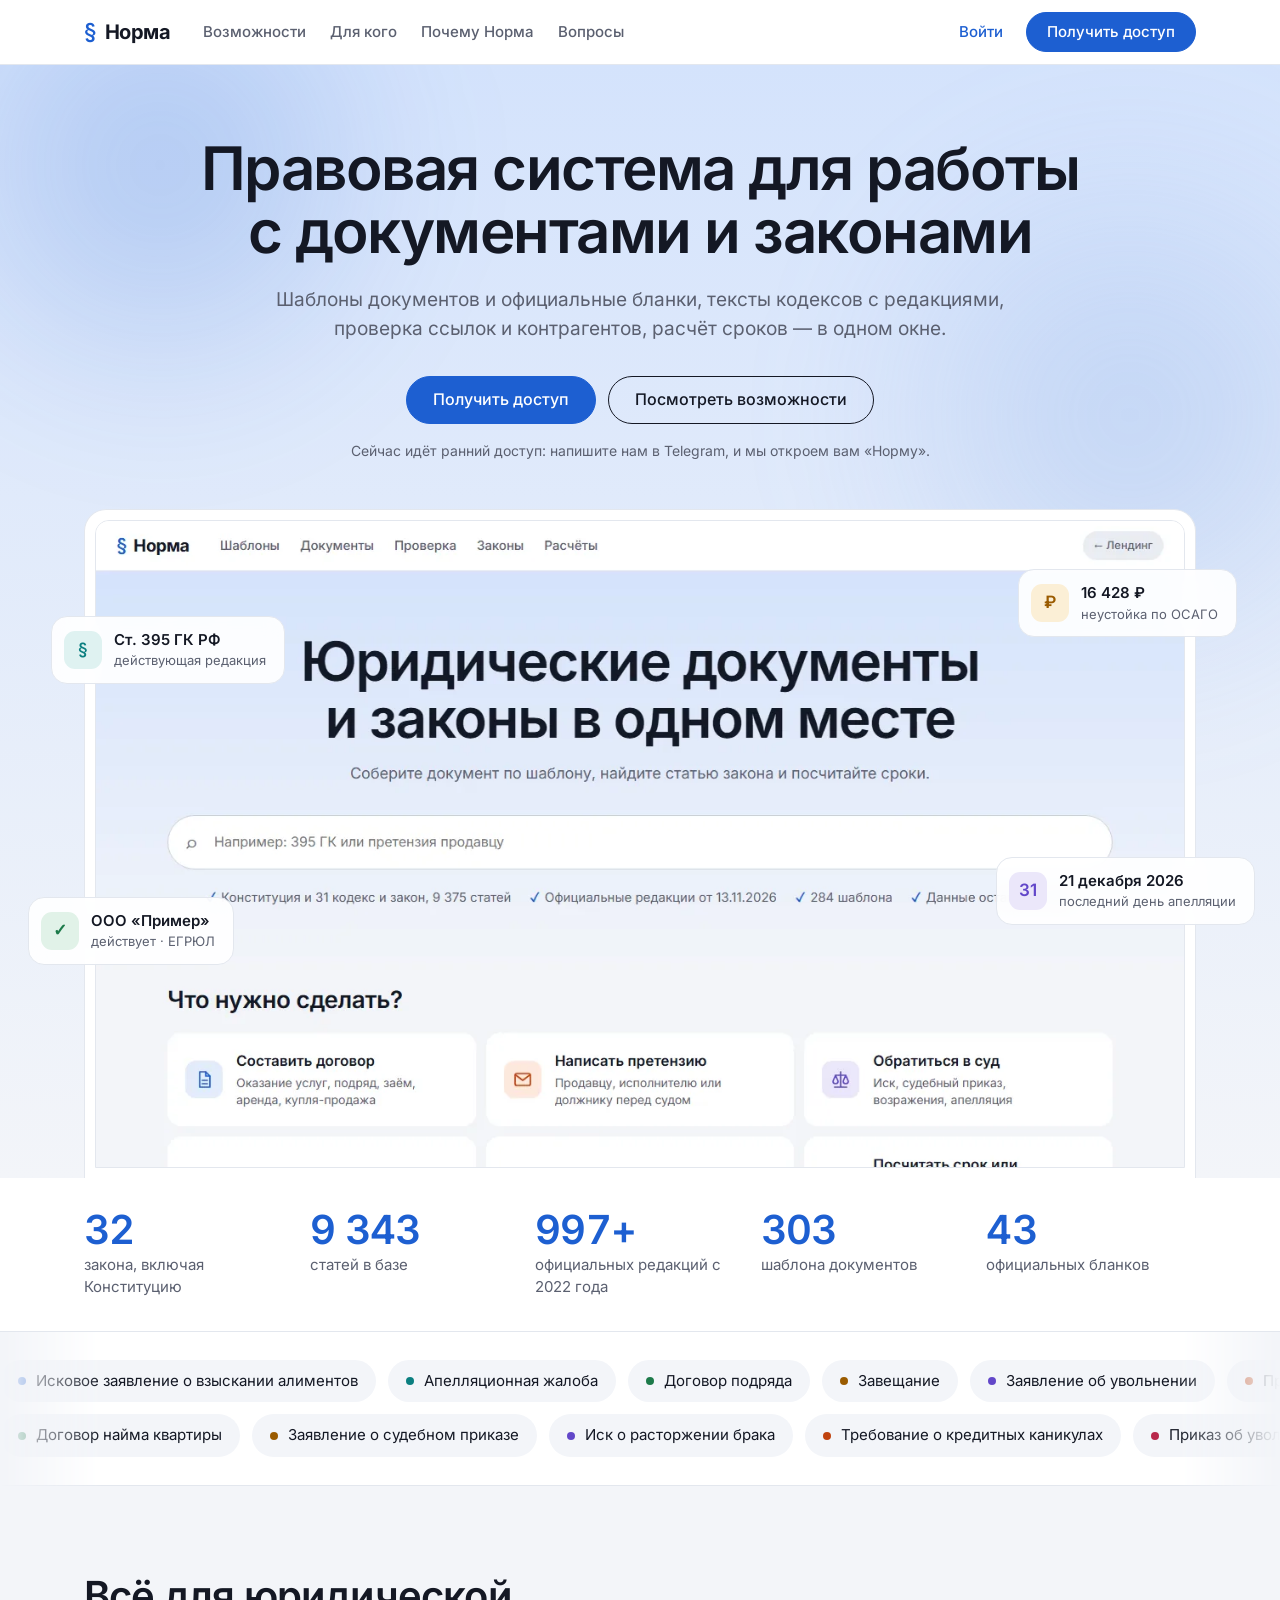
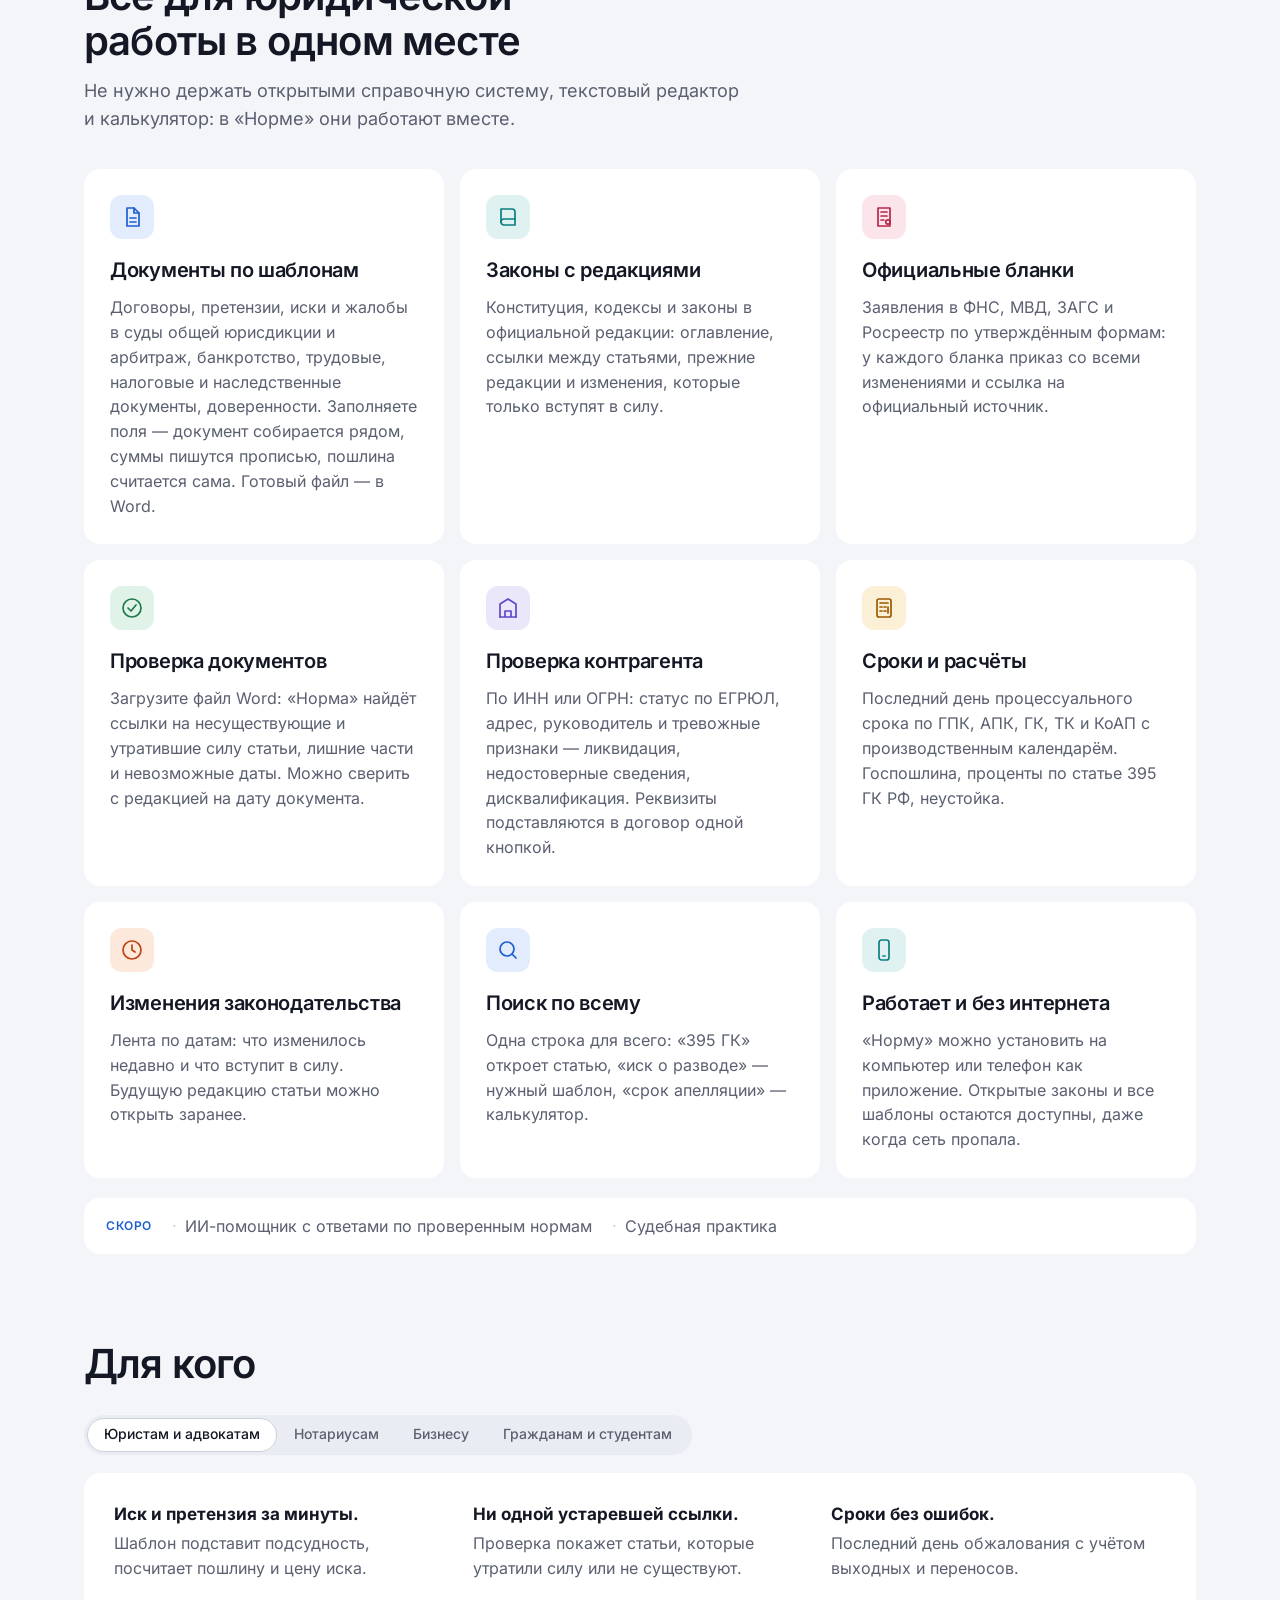
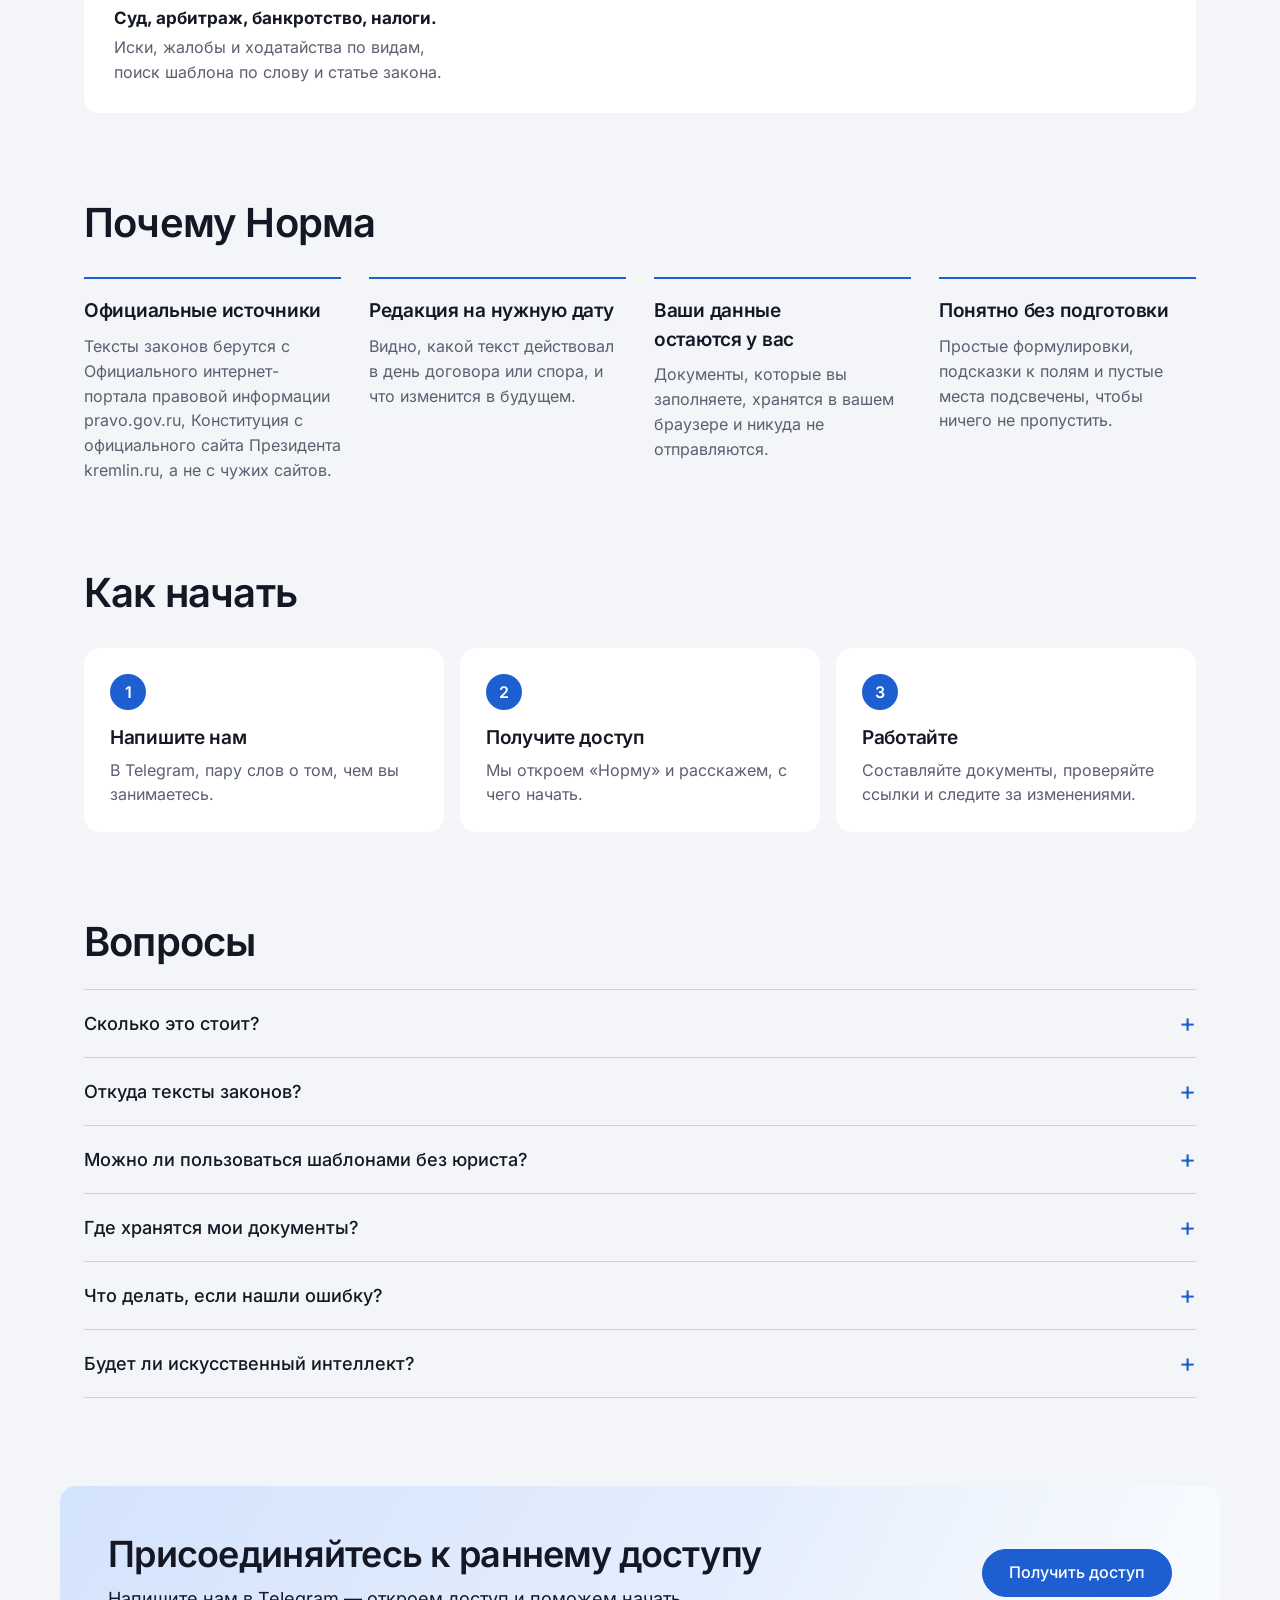
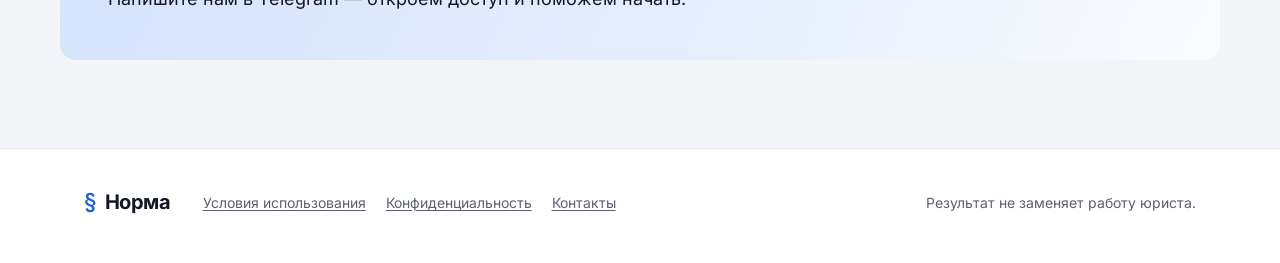
==== commit 8e5afe86: "Сайт из коммита d454a13 основного репозитория" ====
--- a/index.html
+++ b/index.html
@@ -62,7 +62,7 @@
         <div><strong>32</strong><span>закона, включая Конституцию</span></div>
         <div><strong>9 375</strong><span>статей в базе</span></div>
         <div><strong>1 000+</strong><span>официальных редакций с 2022 года</span></div>
-        <div><strong>299</strong><span>шаблонов документов</span></div>
+        <div><strong>304</strong><span>шаблона документов</span></div>
         <div><strong>43</strong><span>официальных бланков</span></div>
       </div>
     </section>
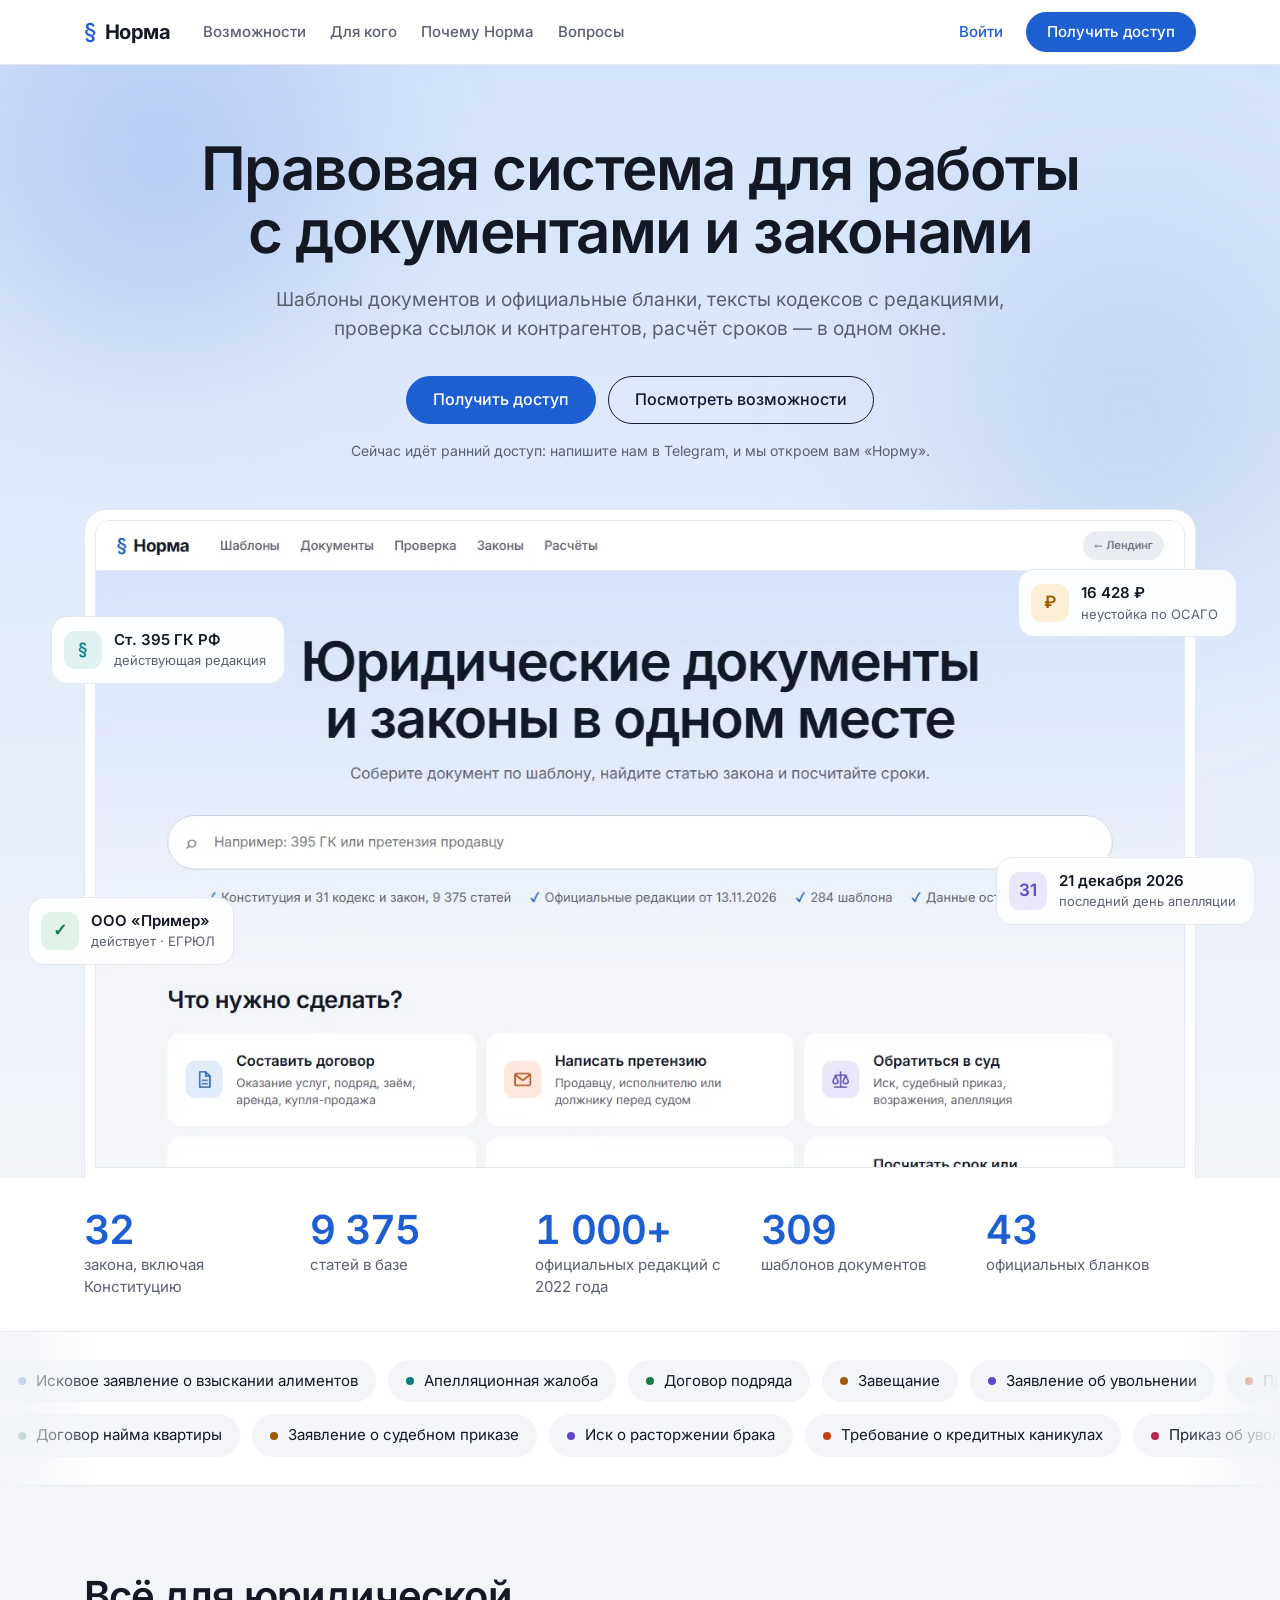
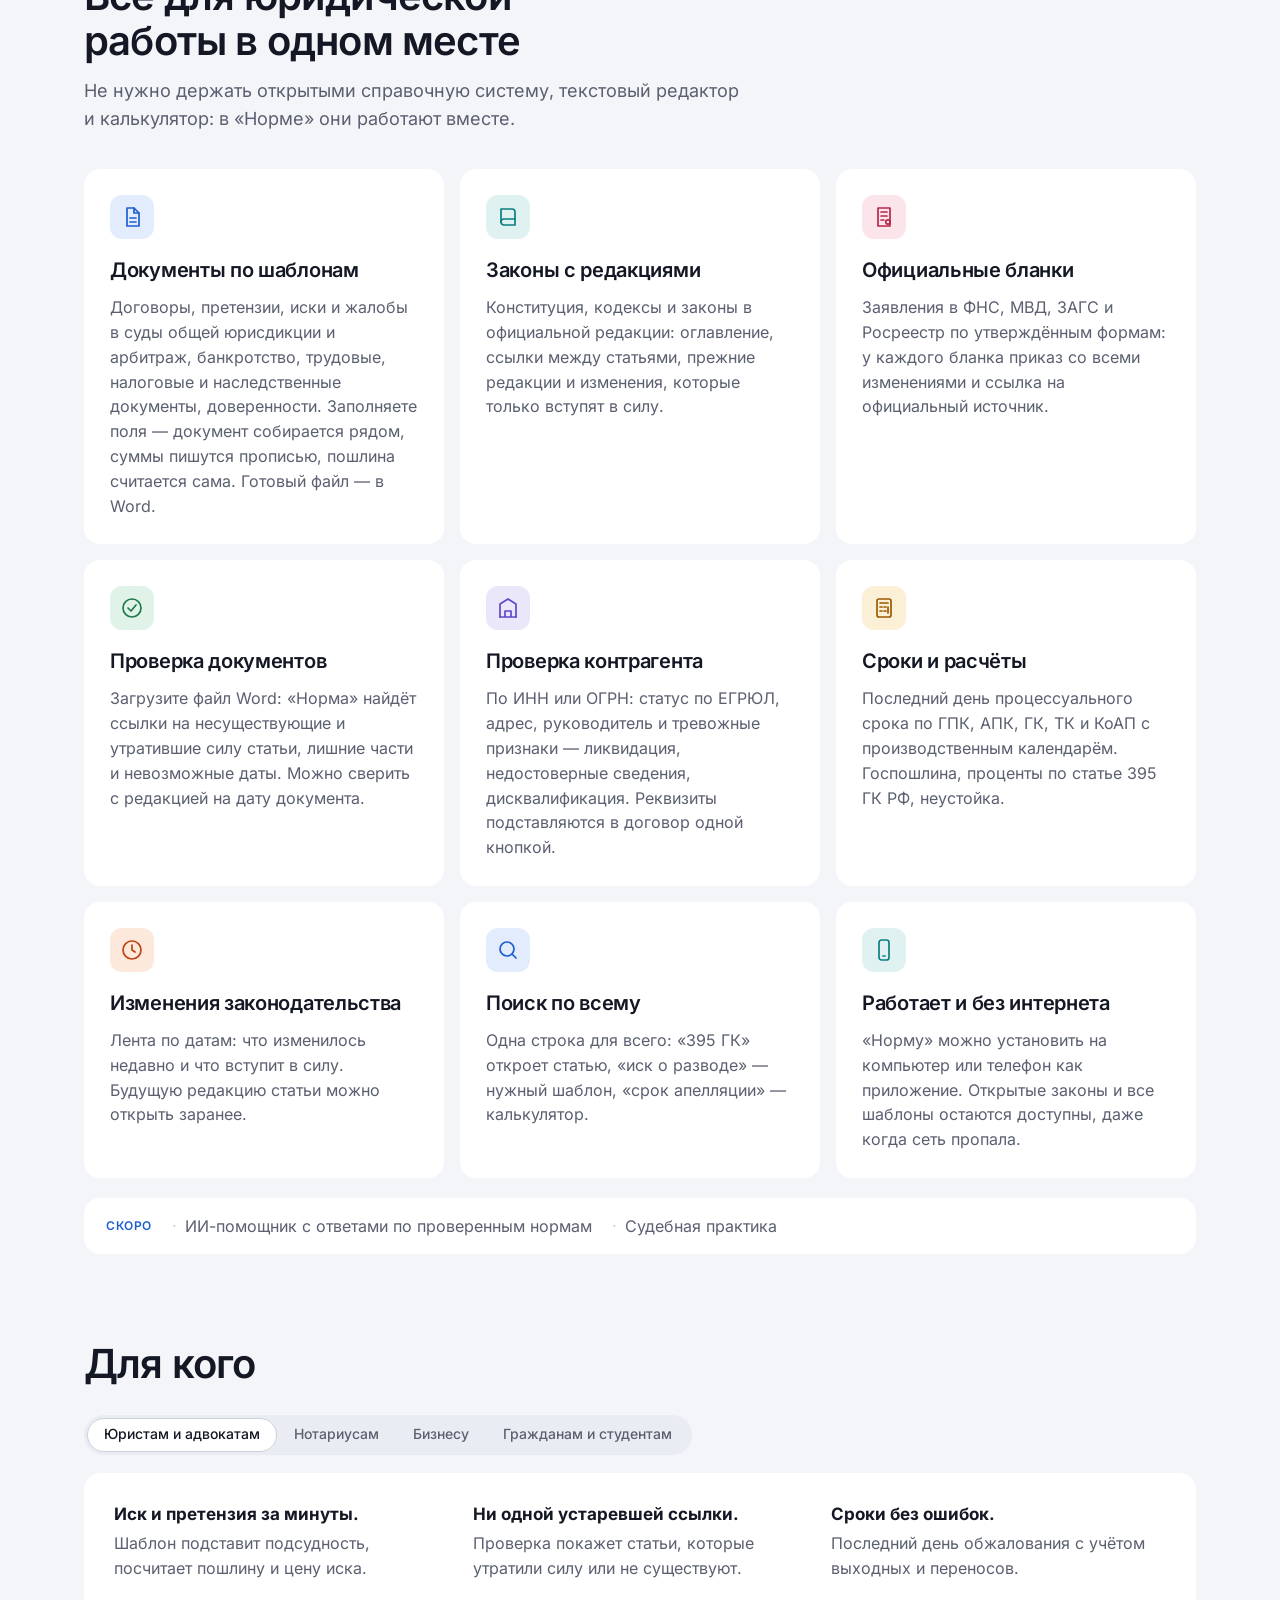
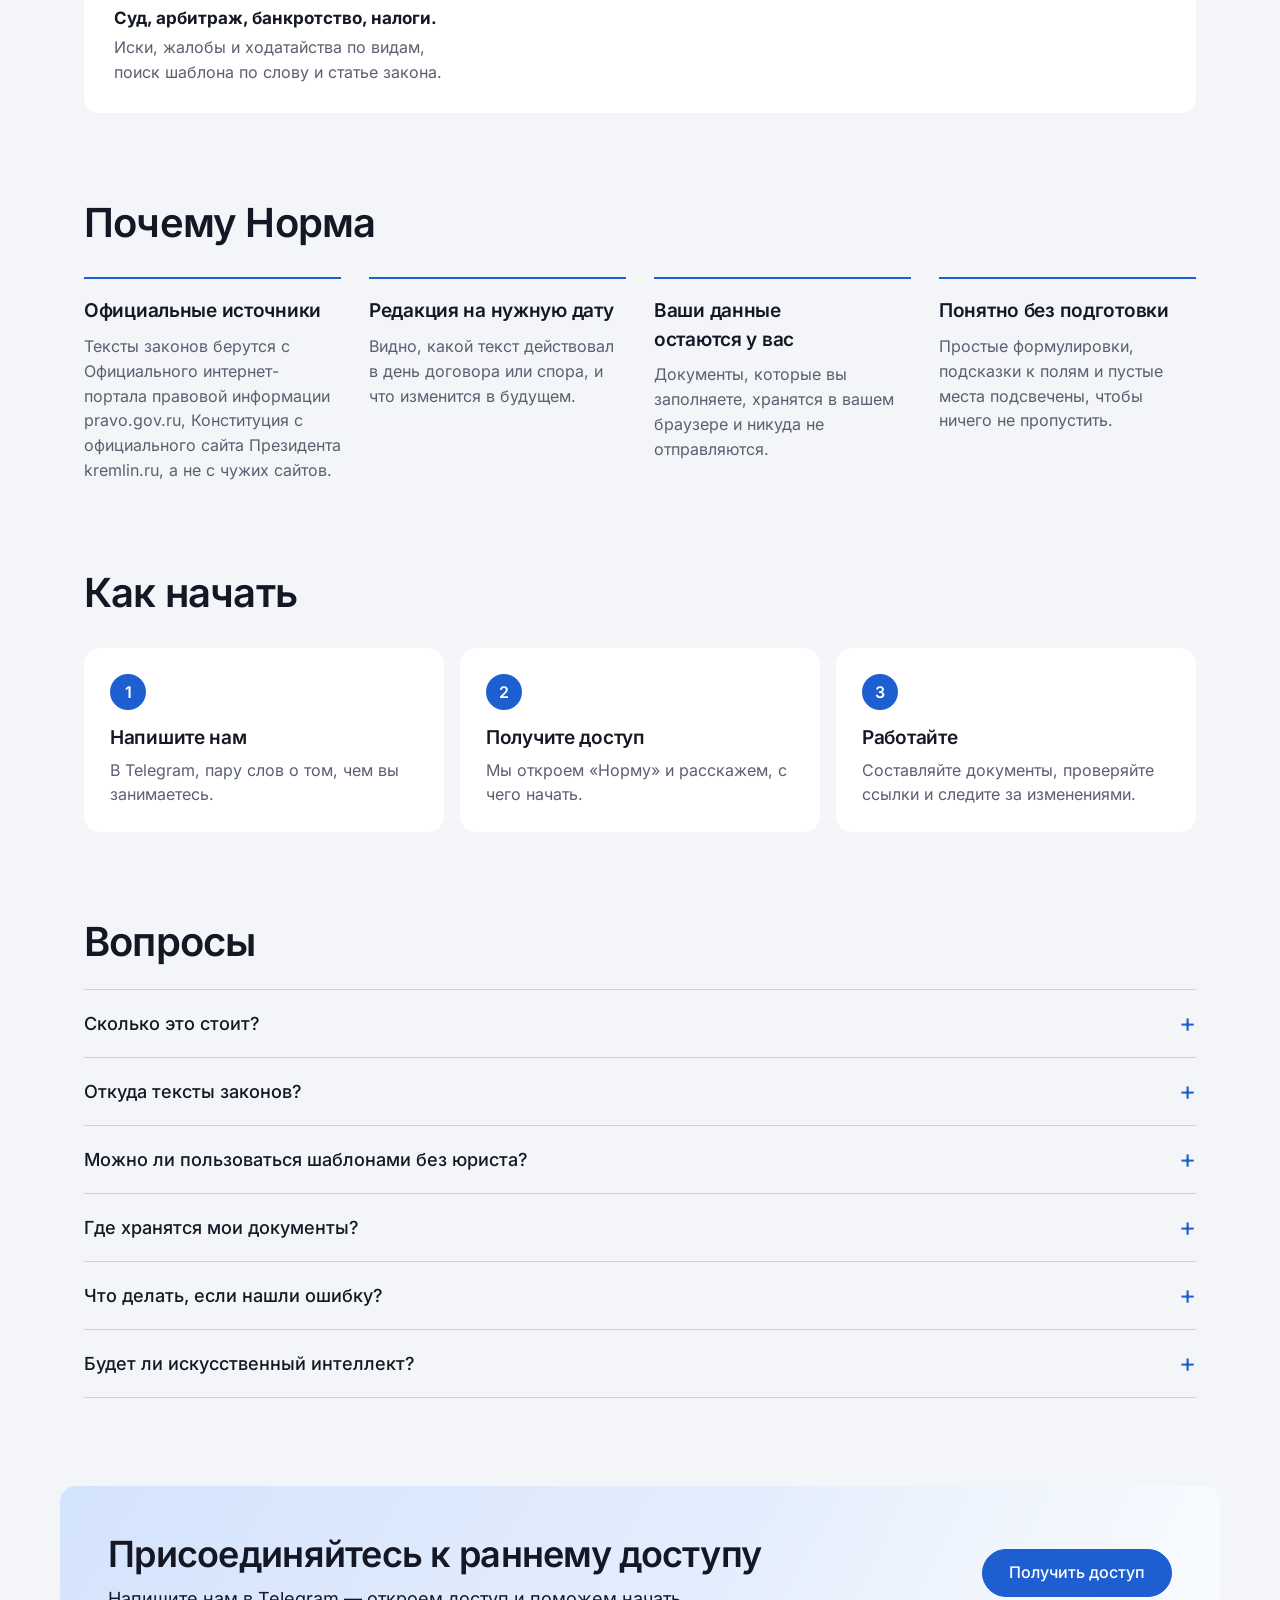
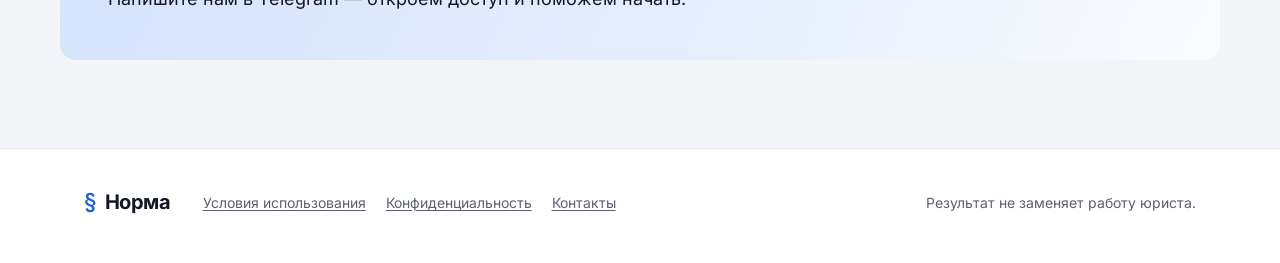
==== commit 930bca62: "Сайт из коммита 50bfe2d основного репозитория" ====
--- a/index.html
+++ b/index.html
@@ -62,7 +62,7 @@
         <div><strong>32</strong><span>закона, включая Конституцию</span></div>
         <div><strong>9 375</strong><span>статей в базе</span></div>
         <div><strong>1 000+</strong><span>официальных редакций с 2022 года</span></div>
-        <div><strong>304</strong><span>шаблона документов</span></div>
+        <div><strong>309</strong><span>шаблонов документов</span></div>
         <div><strong>43</strong><span>официальных бланков</span></div>
       </div>
     </section>
--- a/styles.css
+++ b/styles.css
@@ -1154,6 +1154,29 @@
   .account-menu { position: fixed; top: calc(var(--topbar-h) + 6px); right: 8px; left: 8px; width: auto; }
 }
 
+/* «Что нового» */
+.home-news { padding: 0 0 20px; }
+.news-banner { display: flex; align-items: center; gap: 12px; padding: 12px 14px 12px 16px; background: var(--surface); border-radius: var(--radius-l); }
+.news-banner a { flex: 1; color: var(--ink); font-weight: 500; text-decoration: none; }
+.news-banner a:hover { color: var(--accent); }
+.news-banner-close { flex: none; width: 32px; height: 32px; background: none; border: 0; border-radius: 50%; color: var(--muted); cursor: pointer; font-size: 22px; line-height: 1; }
+.news-banner-close:hover { background: var(--raised); color: var(--ink); }
+.news-list { display: flex; flex-direction: column; gap: 12px; margin: 0; padding: 0; list-style: none; }
+.news-item { display: grid; grid-template-columns: 150px minmax(0, 1fr); gap: 8px 24px; padding: 22px 24px; background: var(--surface); border-radius: var(--radius-l); }
+.news-date { color: var(--muted); font-size: 14px; padding-top: 4px; }
+.news-item.is-new .news-date { color: var(--accent); font-weight: 600; }
+.news-body h2 { font-size: 20px; line-height: 1.3; }
+.news-body > p { margin: 8px 0 0; max-width: 72ch; line-height: 1.55; }
+.news-points { margin: 10px 0 0; padding-left: 20px; color: var(--muted); line-height: 1.55; }
+.news-links { display: flex; flex-wrap: wrap; gap: 8px; margin-top: 14px; }
+.has-dot { position: relative; }
+.avatar.has-dot::after, .account-menu-item.has-dot::after { content: ""; position: absolute; width: 9px; height: 9px; background: var(--problem); border: 2px solid var(--surface); border-radius: 50%; }
+.avatar.has-dot::after { top: -1px; right: -1px; }
+.account-menu-item.has-dot::after { position: static; margin-left: auto; border: 0; }
+@media (max-width: 640px) {
+  .news-item { grid-template-columns: minmax(0, 1fr); padding: 18px; }
+}
+
 /* ---------- Движение в приложении ----------
    Плавно и без теней. Экран появляется при каждом переходе (класс .view-enter ставит main.js),
    карточки идут друг за другом, окно статьи раскрывается. При «уменьшить движение» всего этого нет. */
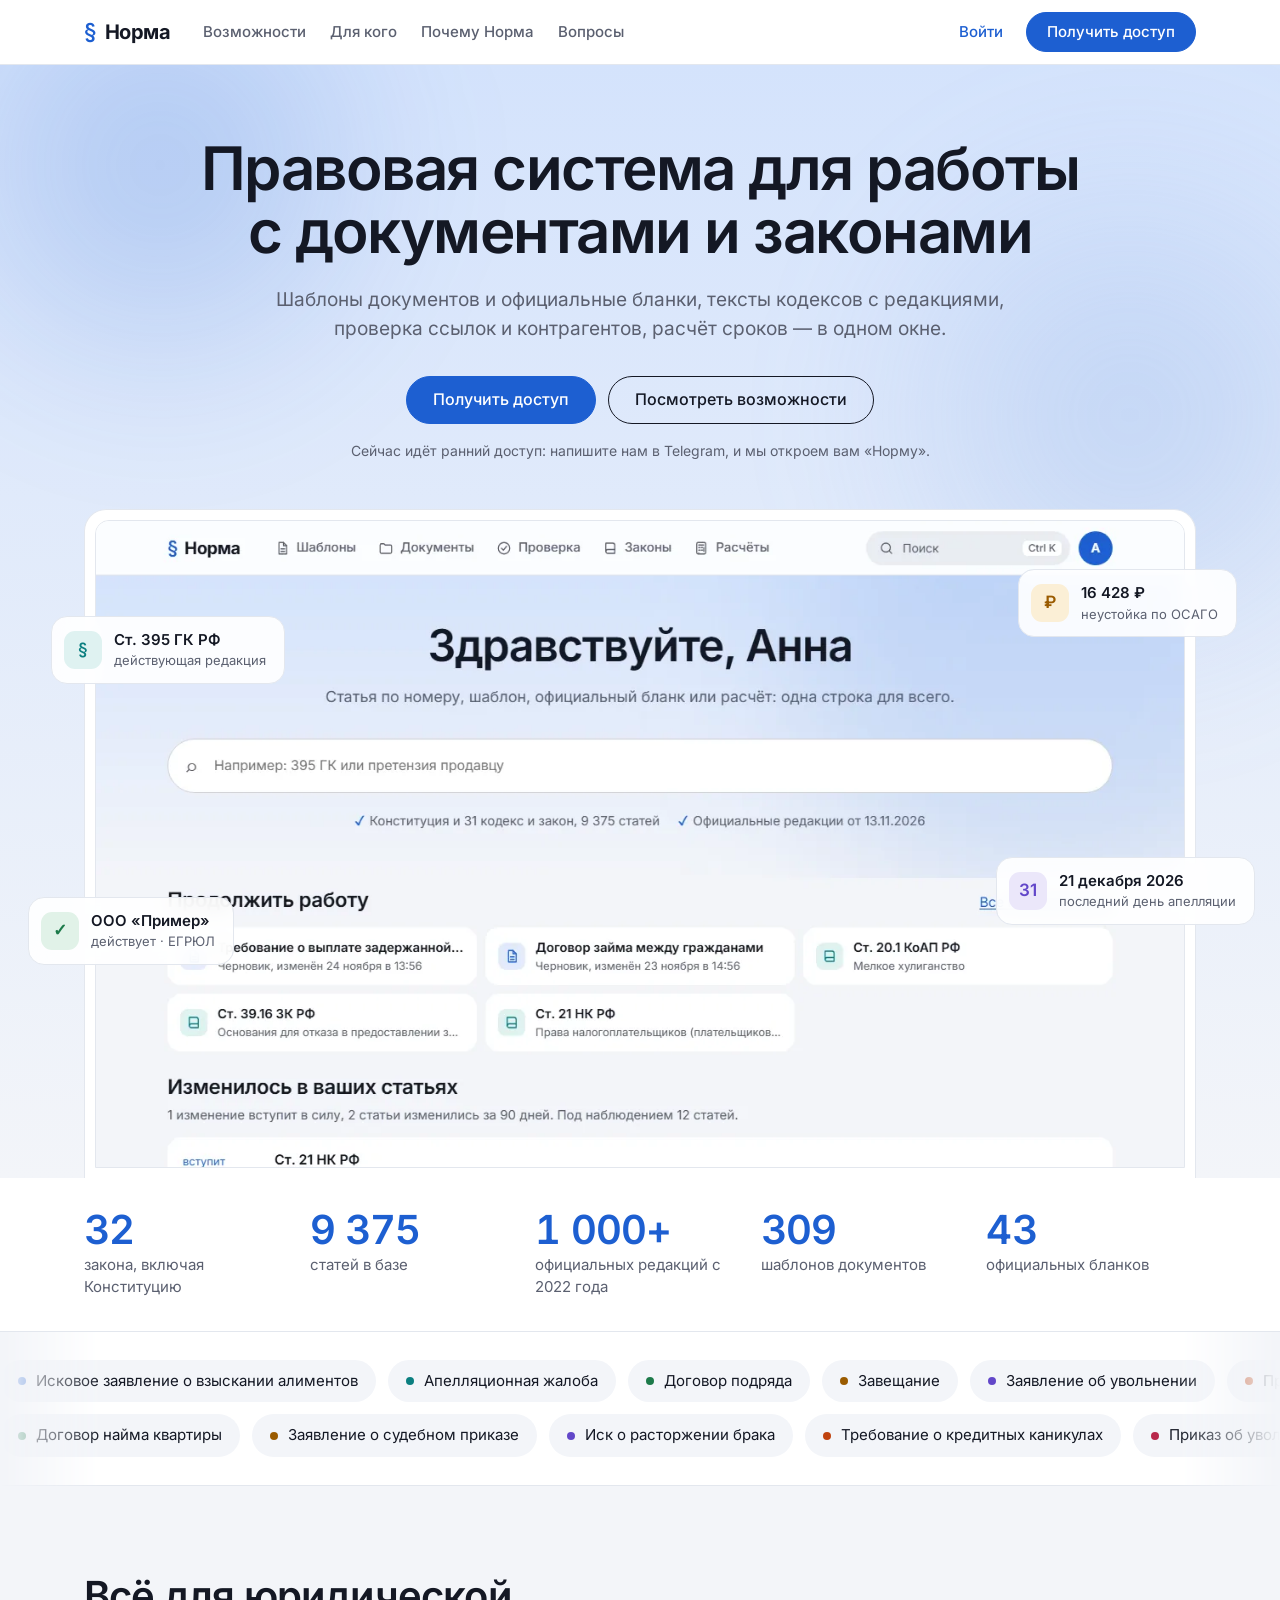
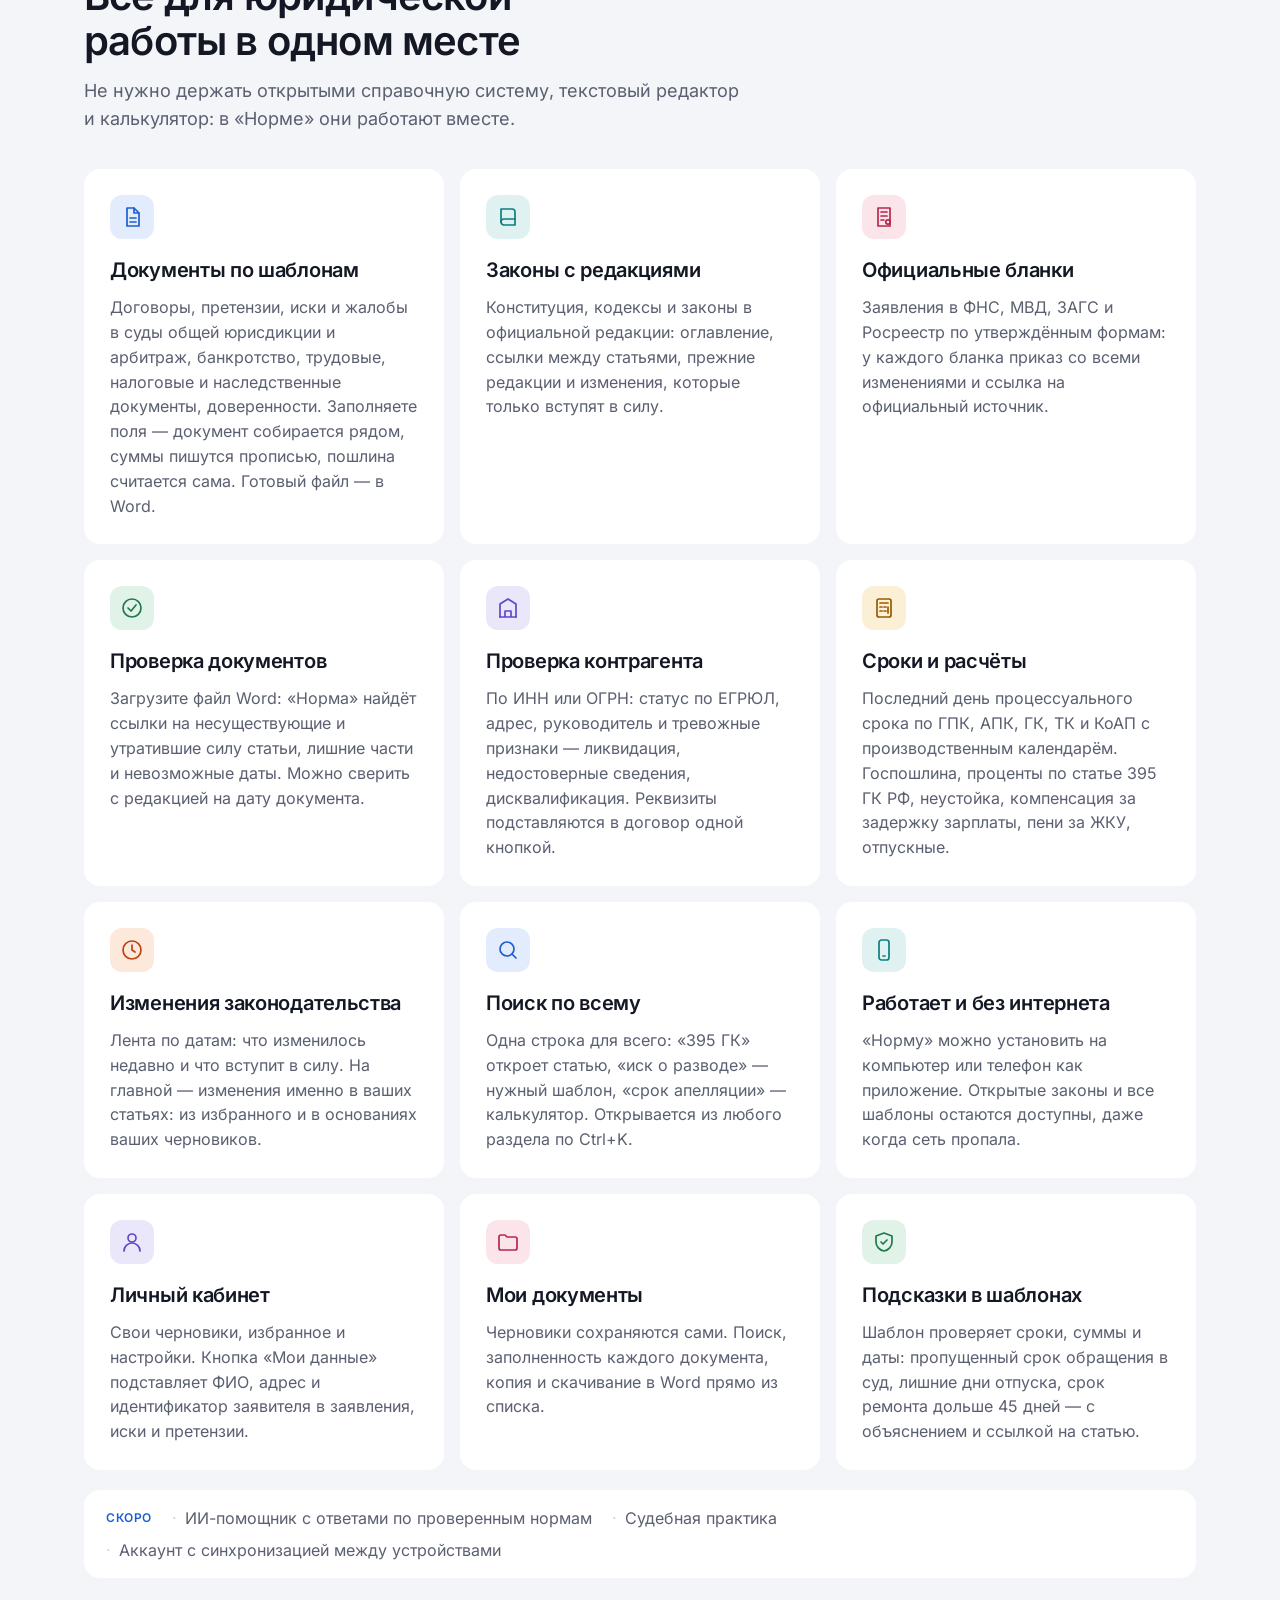
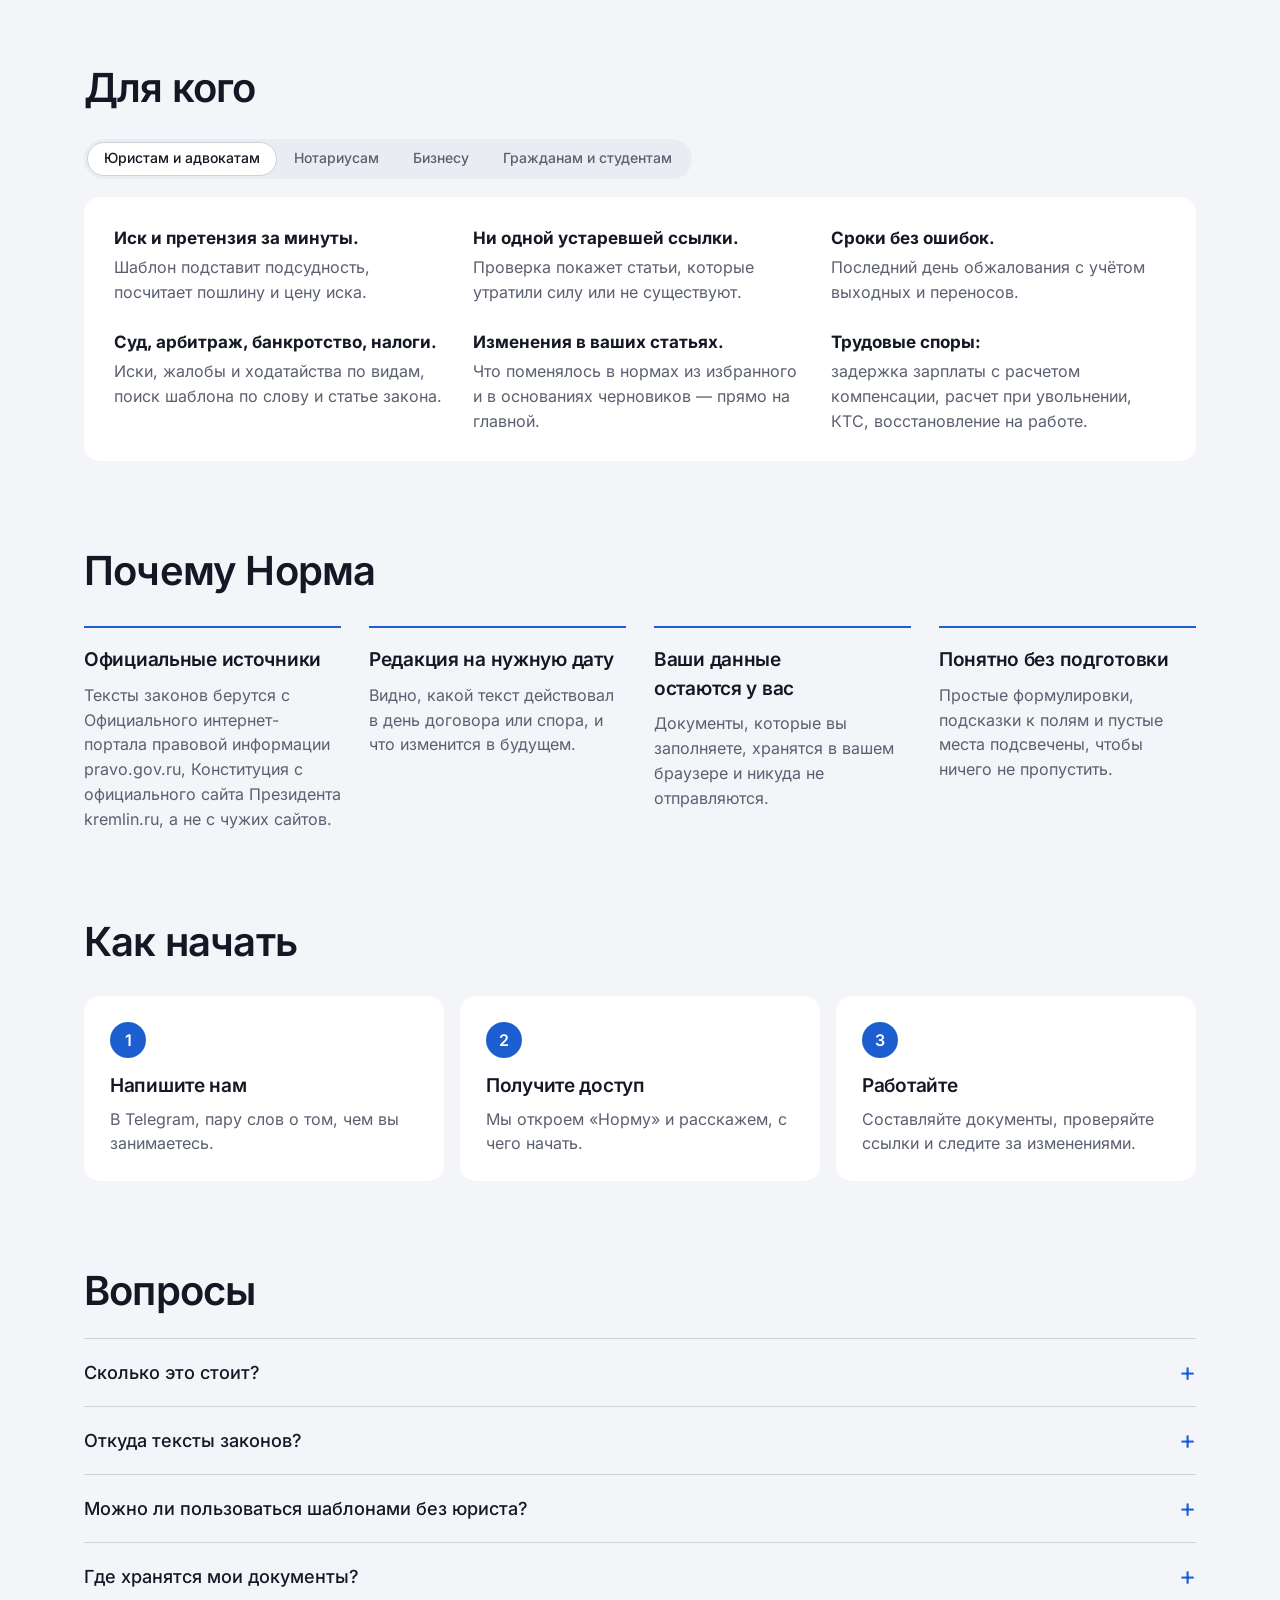
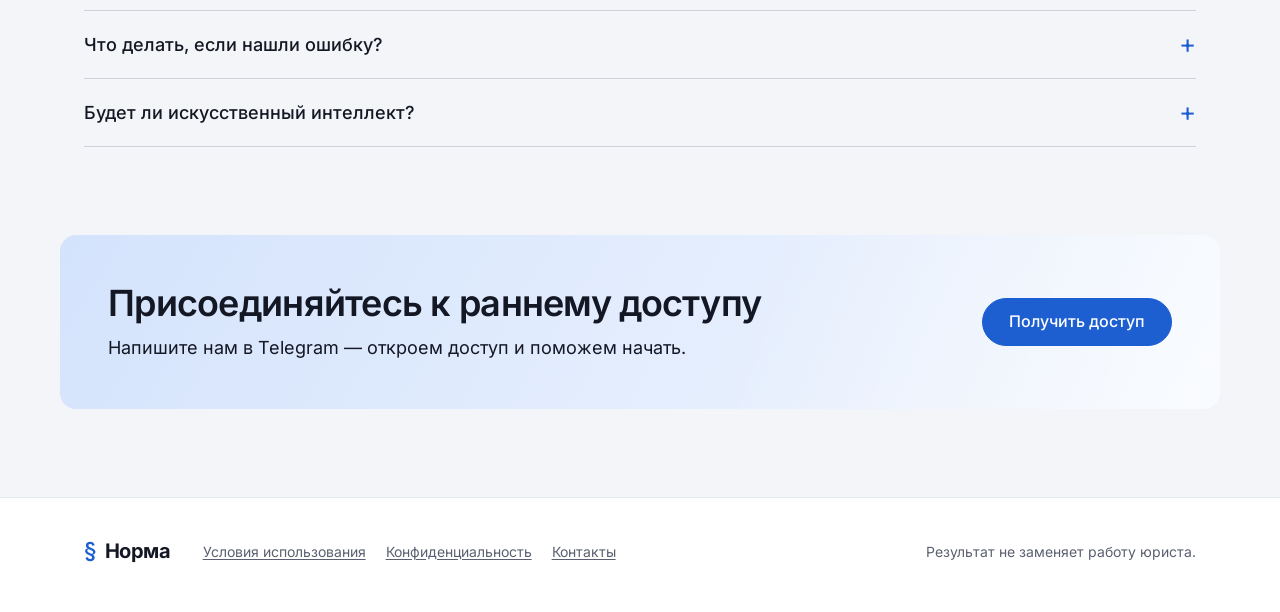
==== commit 4598702f: "Сайт из коммита 68b34ff основного репозитория" ====
--- a/index.html
+++ b/index.html
@@ -46,7 +46,7 @@
       </div>
       <div class="land-inner land-stage">
         <figure class="land-shot">
-          <img src="img/dashboard.webp" width="1280" height="760" alt="Главный экран «Нормы»: строка поиска по статьям, шаблонам и расчётам и быстрые действия: составить договор, написать претензию, обратиться в суд" loading="eager">
+          <img src="img/dashboard.webp" width="1280" height="760" alt="Главный экран «Нормы» после входа: приветствие по имени, строка поиска, «Продолжить работу» с черновиками и избранными статьями, блок «Изменилось в ваших статьях»" loading="eager">
         </figure>
         <div class="land-floats" aria-hidden="true">
           <div class="land-float tone-teal" style="--x:-3%;--y:16%;--d:0s;--depth:0.12"><span class="tone-plate">§</span><div><b>Ст. 395 ГК РФ</b><small>действующая редакция</small></div></div>
@@ -151,28 +151,44 @@
           <li class="tone-amber">
             <span class="tone-plate"><svg viewBox="0 0 24 24" fill="none" stroke="currentColor" stroke-width="1.7" stroke-linecap="round" stroke-linejoin="round" aria-hidden="true"><rect x="5" y="3" width="14" height="18" rx="2"/><path d="M8 7h8M8 11h2M12 11h2M16 11v6M8 15h2M12 15h2"/></svg></span>
             <h3>Сроки и расчёты</h3>
-            <p>Последний день процессуального срока по ГПК, АПК, ГК, ТК и КоАП с производственным календарём. Госпошлина, проценты по статье 395 ГК РФ, неустойка.</p>
+            <p>Последний день процессуального срока по ГПК, АПК, ГК, ТК и КоАП с производственным календарём. Госпошлина, проценты по статье 395 ГК РФ, неустойка, компенсация за задержку зарплаты, пени за ЖКУ, отпускные.</p>
           </li>
           <li class="tone-orange">
             <span class="tone-plate"><svg viewBox="0 0 24 24" fill="none" stroke="currentColor" stroke-width="1.7" stroke-linecap="round" stroke-linejoin="round" aria-hidden="true"><path d="M12 7v5l3 2"/><circle cx="12" cy="12" r="9"/></svg></span>
             <h3>Изменения законодательства</h3>
-            <p>Лента по датам: что изменилось недавно и что вступит в силу. Будущую редакцию статьи можно открыть заранее.</p>
+            <p>Лента по датам: что изменилось недавно и что вступит в силу. На главной — изменения именно в ваших статьях: из избранного и в основаниях ваших черновиков.</p>
           </li>
           <li class="tone-blue">
             <span class="tone-plate"><svg viewBox="0 0 24 24" fill="none" stroke="currentColor" stroke-width="1.7" stroke-linecap="round" stroke-linejoin="round" aria-hidden="true"><circle cx="11" cy="11" r="7"/><path d="m20 20-3.5-3.5"/></svg></span>
             <h3>Поиск по всему</h3>
-            <p>Одна строка для всего: «395 ГК» откроет статью, «иск о разводе» — нужный шаблон, «срок апелляции» — калькулятор.</p>
+            <p>Одна строка для всего: «395 ГК» откроет статью, «иск о разводе» — нужный шаблон, «срок апелляции» — калькулятор. Открывается из любого раздела по Ctrl+K.</p>
           </li>
           <li class="tone-teal">
             <span class="tone-plate"><svg viewBox="0 0 24 24" fill="none" stroke="currentColor" stroke-width="1.7" stroke-linecap="round" stroke-linejoin="round" aria-hidden="true"><rect x="7" y="2" width="10" height="20" rx="2.5"/><path d="M11 18h2"/></svg></span>
             <h3>Работает и без интернета</h3>
             <p>«Норму» можно установить на компьютер или телефон как приложение. Открытые законы и все шаблоны остаются доступны, даже когда сеть пропала.</p>
+          </li>
+          <li class="tone-violet">
+            <span class="tone-plate"><svg viewBox="0 0 24 24" fill="none" stroke="currentColor" stroke-width="1.7" stroke-linecap="round" stroke-linejoin="round" aria-hidden="true"><circle cx="12" cy="8" r="4"/><path d="M4 21a8 8 0 0 1 16 0"/></svg></span>
+            <h3>Личный кабинет</h3>
+            <p>Свои черновики, избранное и настройки. Кнопка «Мои данные» подставляет ФИО, адрес и идентификатор заявителя в заявления, иски и претензии.</p>
+          </li>
+          <li class="tone-rose">
+            <span class="tone-plate"><svg viewBox="0 0 24 24" fill="none" stroke="currentColor" stroke-width="1.7" stroke-linecap="round" stroke-linejoin="round" aria-hidden="true"><path d="M3 7a2 2 0 0 1 2-2h4l2 2h8a2 2 0 0 1 2 2v9a2 2 0 0 1-2 2H5a2 2 0 0 1-2-2z"/></svg></span>
+            <h3>Мои документы</h3>
+            <p>Черновики сохраняются сами. Поиск, заполненность каждого документа, копия и скачивание в Word прямо из списка.</p>
+          </li>
+          <li class="tone-green">
+            <span class="tone-plate"><svg viewBox="0 0 24 24" fill="none" stroke="currentColor" stroke-width="1.7" stroke-linecap="round" stroke-linejoin="round" aria-hidden="true"><path d="M12 3 4 6v6c0 4.5 3.4 8.3 8 9 4.6-.7 8-4.5 8-9V6z"/><path d="m9 12 2 2 4-4"/></svg></span>
+            <h3>Подсказки в шаблонах</h3>
+            <p>Шаблон проверяет сроки, суммы и даты: пропущенный срок обращения в суд, лишние дни отпуска, срок ремонта дольше 45 дней — с объяснением и ссылкой на статью.</p>
           </li>
         </ul>
         <div class="land-soon">
           <span class="badge plain">Скоро</span>
           <span>ИИ-помощник с ответами по проверенным нормам</span>
           <span>Судебная практика</span>
+          <span>Аккаунт с синхронизацией между устройствами</span>
         </div>
       </div>
     </section>
@@ -192,6 +208,8 @@
             <li><strong>Ни одной устаревшей ссылки.</strong> Проверка покажет статьи, которые утратили силу или не существуют.</li>
             <li><strong>Сроки без ошибок.</strong> Последний день обжалования с учётом выходных и переносов.</li>
             <li><strong>Суд, арбитраж, банкротство, налоги.</strong> Иски, жалобы и ходатайства по видам, поиск шаблона по слову и статье закона.</li>
+            <li><strong>Изменения в ваших статьях.</strong> Что поменялось в нормах из избранного и в основаниях черновиков — прямо на главной.</li>
+            <li><strong>Трудовые споры:</strong> задержка зарплаты с расчетом компенсации, расчет при увольнении, КТС, восстановление на работе.</li>
           </ul>
         </div>
         <div class="land-tab" role="tabpanel" id="tab-notaries" aria-labelledby="tab-notaries-button" hidden>
@@ -220,7 +238,8 @@
             <li><strong>Поиск простыми словами</strong>: «вернуть деньги за товар» найдёт нужную претензию.</li>
             <li><strong>Кодексы для учёбы</strong> с оглавлением, ссылками между статьями и историей редакций.</li>
             <li><strong>Бланки для госуслуг:</strong> 3-НДФЛ, регистрация по месту жительства, заявления в ЗАГС, выписка из ЕГРН.</li>
-            <li><strong>Сроки и пошлины</strong> без формул: последний день срока и сумма госпошлины считаются сами.</li>
+            <li><strong>Сроки, пошлины и выплаты</strong> без формул: последний день срока, госпошлина, компенсация за задержку зарплаты, пени за ЖКУ и отпускные считаются сами.</li>
+            <li><strong>Права работника:</strong> задержали зарплату, не дают отпуск, не рассчитались при увольнении — шаблоны с проверкой сроков.</li>
           </ul>
         </div>
       </div>
--- a/styles.css
+++ b/styles.css
@@ -1068,6 +1068,8 @@
 .account-drafts span { flex: none; color: var(--muted); font-size: 14px; }
 .account-buttons { display: flex; flex-wrap: wrap; gap: 8px; }
 .account-soon { display: flex; flex-wrap: wrap; align-items: center; gap: 10px; margin: 0; padding-top: 14px; border-top: 1px solid var(--line); color: var(--muted); font-size: 14px; }
+.profile-doc-data { display: flex; flex-direction: column; gap: 14px; padding-top: 14px; border-top: 1px solid var(--line); }
+.profile-doc-data h3 { font-size: 17px; }
 .settings-label { font-size: 15px; font-weight: 500; }
 .settings-scale { align-self: flex-start; }
 .settings-sample { margin: 4px 0 0; color: var(--paper-ink); font: 400 16px/1.5 var(--font-doc); font-size: calc(16px * var(--doc-scale, 1)); }
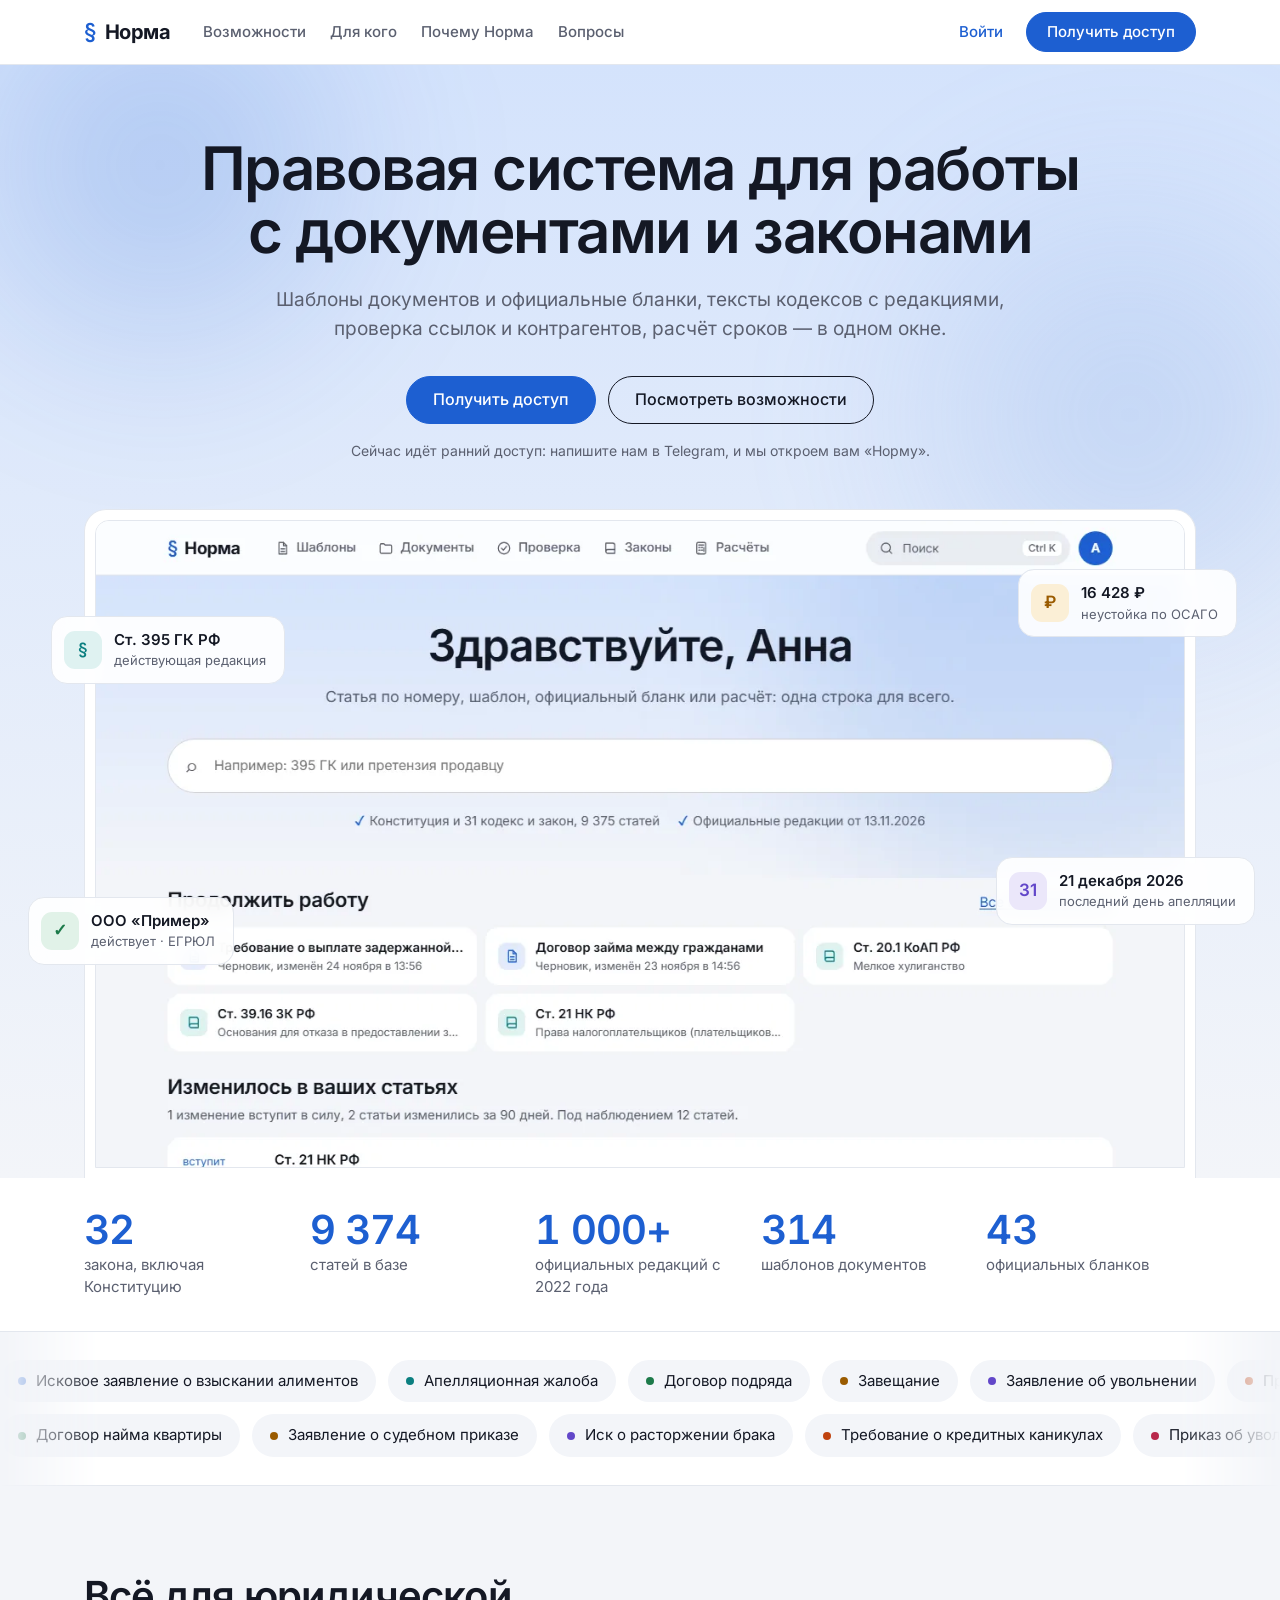
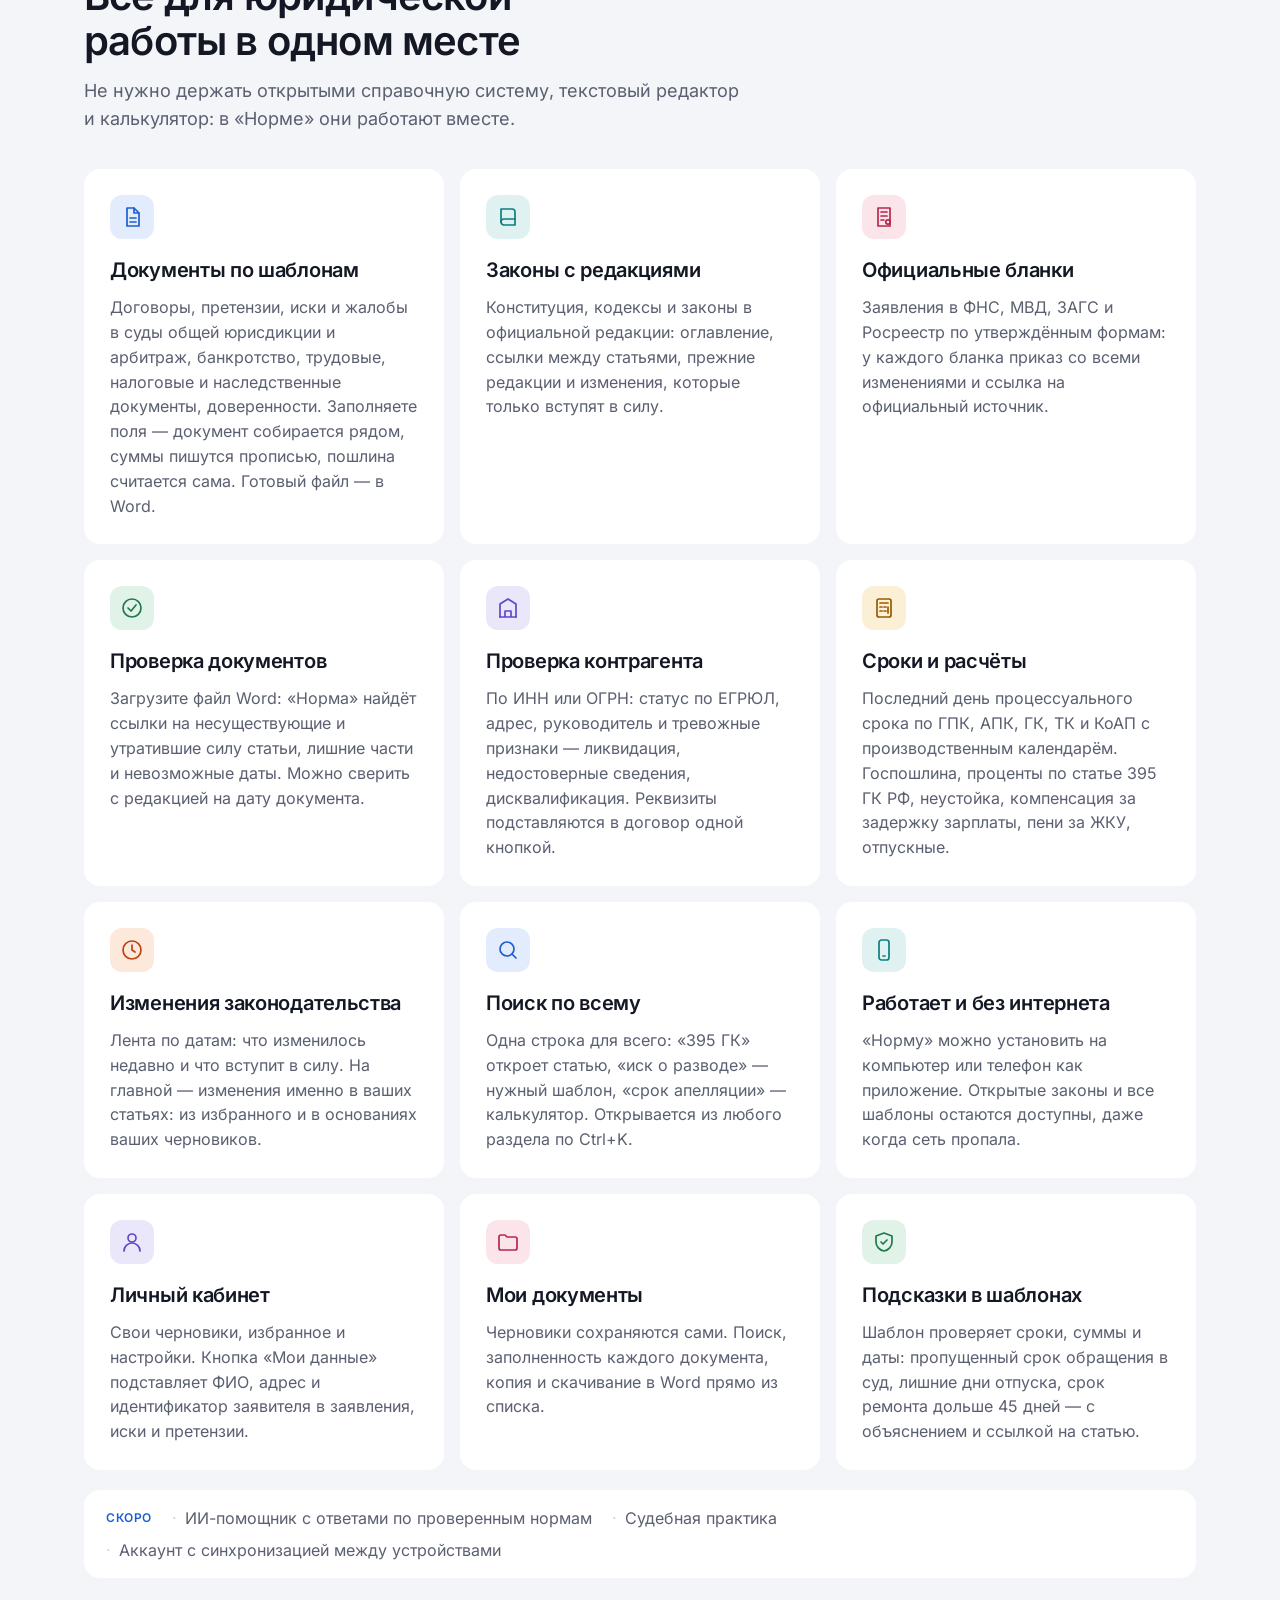
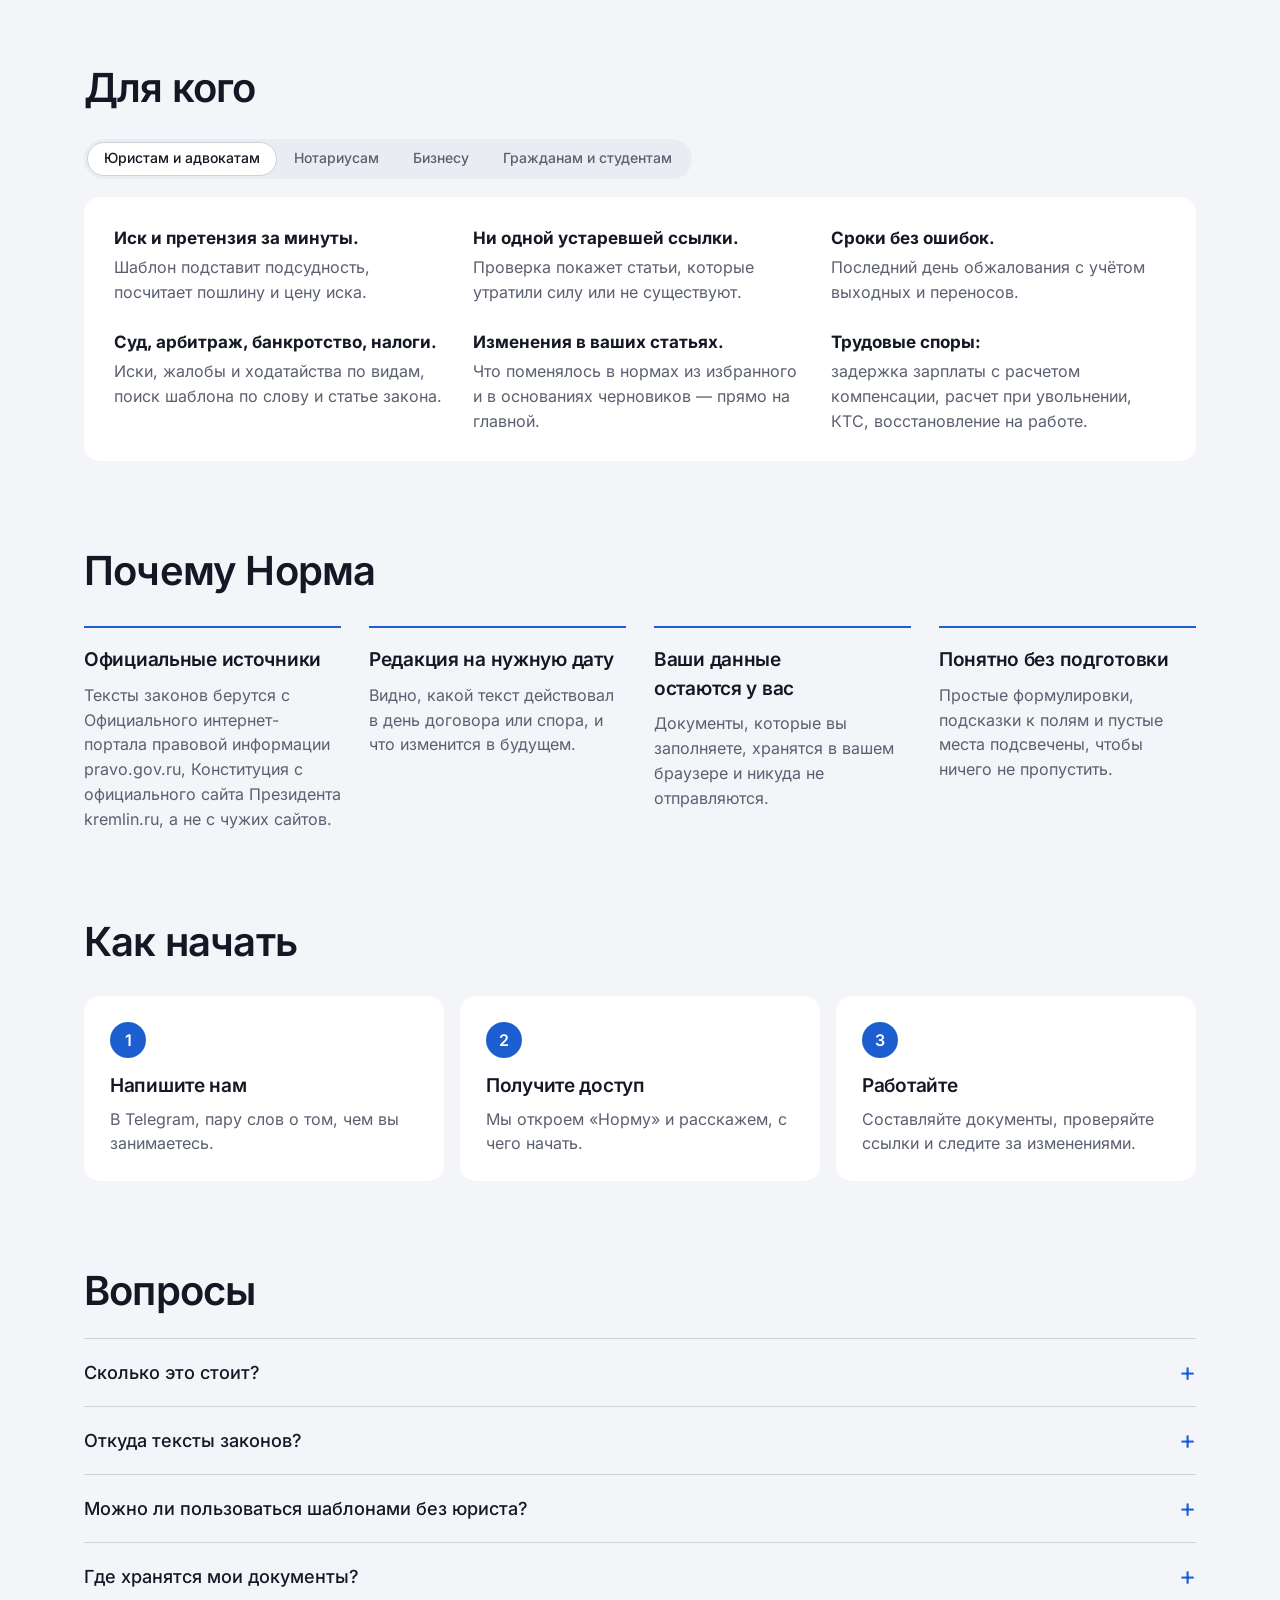
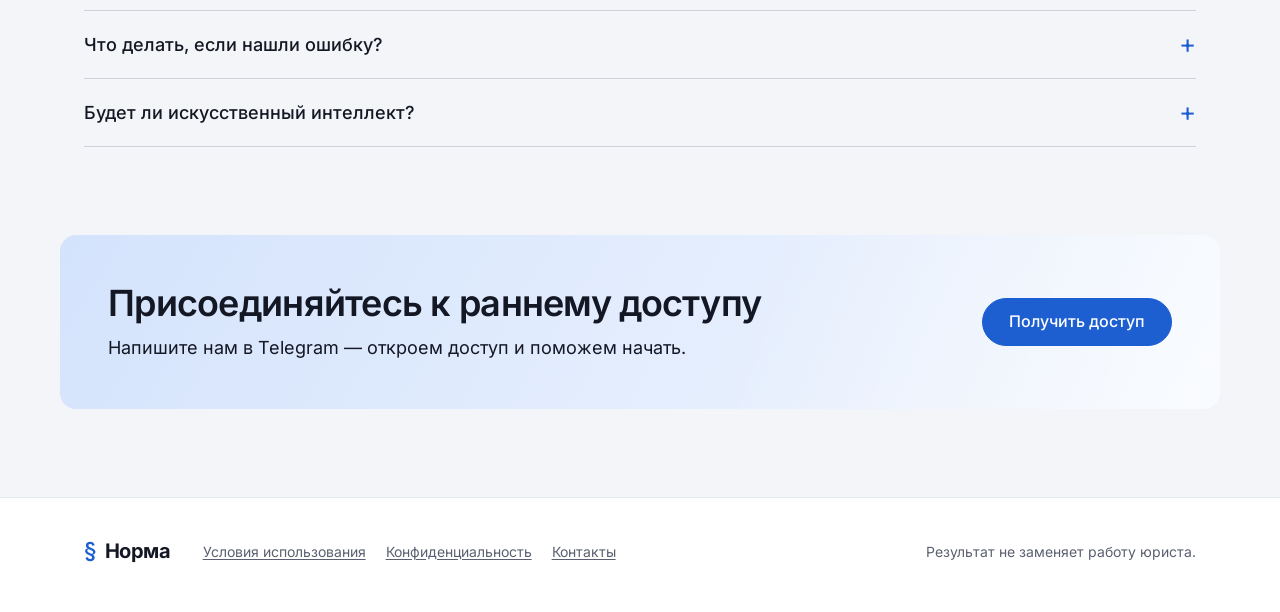
==== commit 3e926538: "Сайт из коммита 6290eea основного репозитория" ====
--- a/index.html
+++ b/index.html
@@ -62,7 +62,7 @@
         <div><strong>32</strong><span>закона, включая Конституцию</span></div>
         <div><strong>9 375</strong><span>статей в базе</span></div>
         <div><strong>1 000+</strong><span>официальных редакций с 2022 года</span></div>
-        <div><strong>309</strong><span>шаблонов документов</span></div>
+        <div><strong>314</strong><span>шаблонов документов</span></div>
         <div><strong>43</strong><span>официальных бланков</span></div>
       </div>
     </section>
--- a/styles.css
+++ b/styles.css
@@ -746,6 +746,7 @@
 .calc-result .calc-total { display: block; font: 600 24px/1.25 var(--font-ui); font-variant-numeric: tabular-nums; }
 .calc-result p { margin: 4px 0 0; color: var(--muted); font-size: 14px; }
 .calc-error { color: var(--problem); font-size: 15px; }
+.calc-result .calc-subtotal { margin-top: 10px; padding-top: 10px; border-top: 1px solid var(--line); font-weight: 600; }
 .calc-subfields { display: flex; flex-direction: column; gap: 12px; padding-left: 12px; border-left: 2px solid var(--line); }
 .calc-subfields[hidden] { display: none; }
 .calc-steps { margin: 10px 0 4px; padding-left: 20px; color: var(--muted); font-size: 14px; }
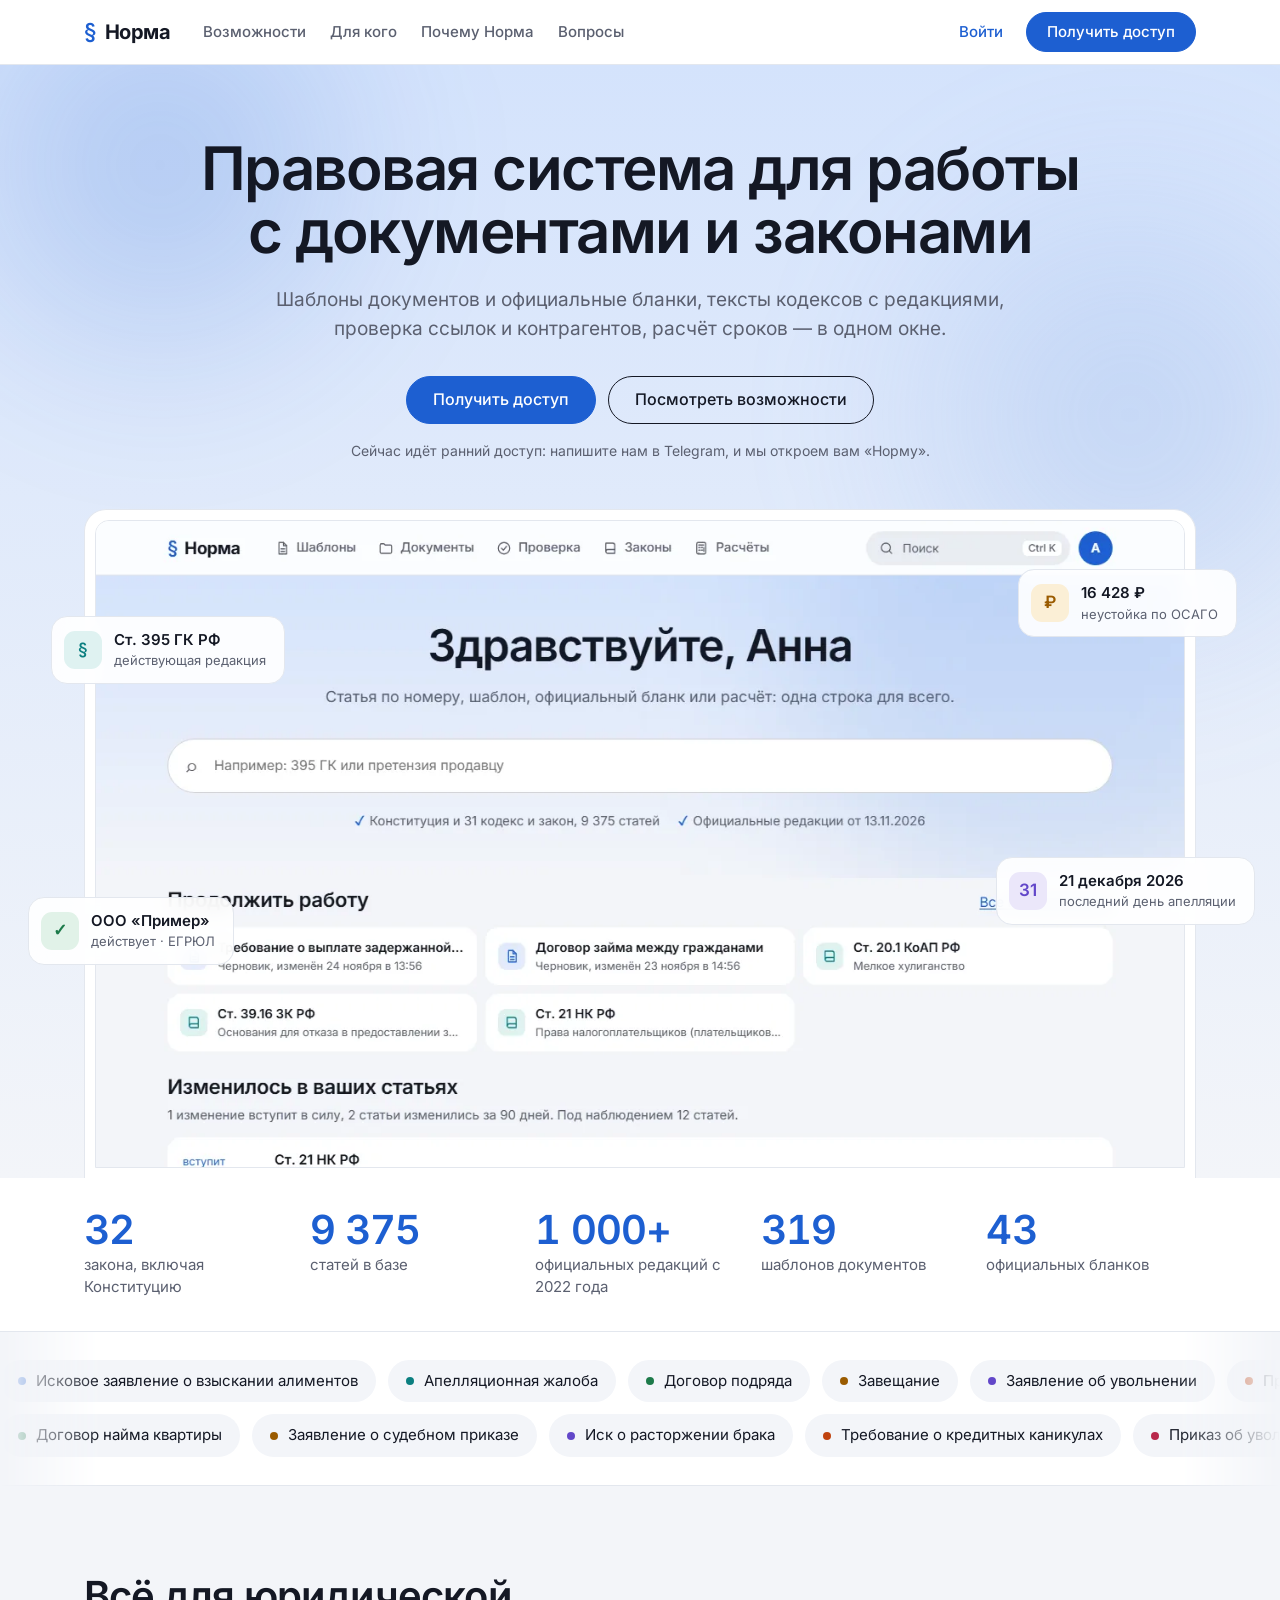
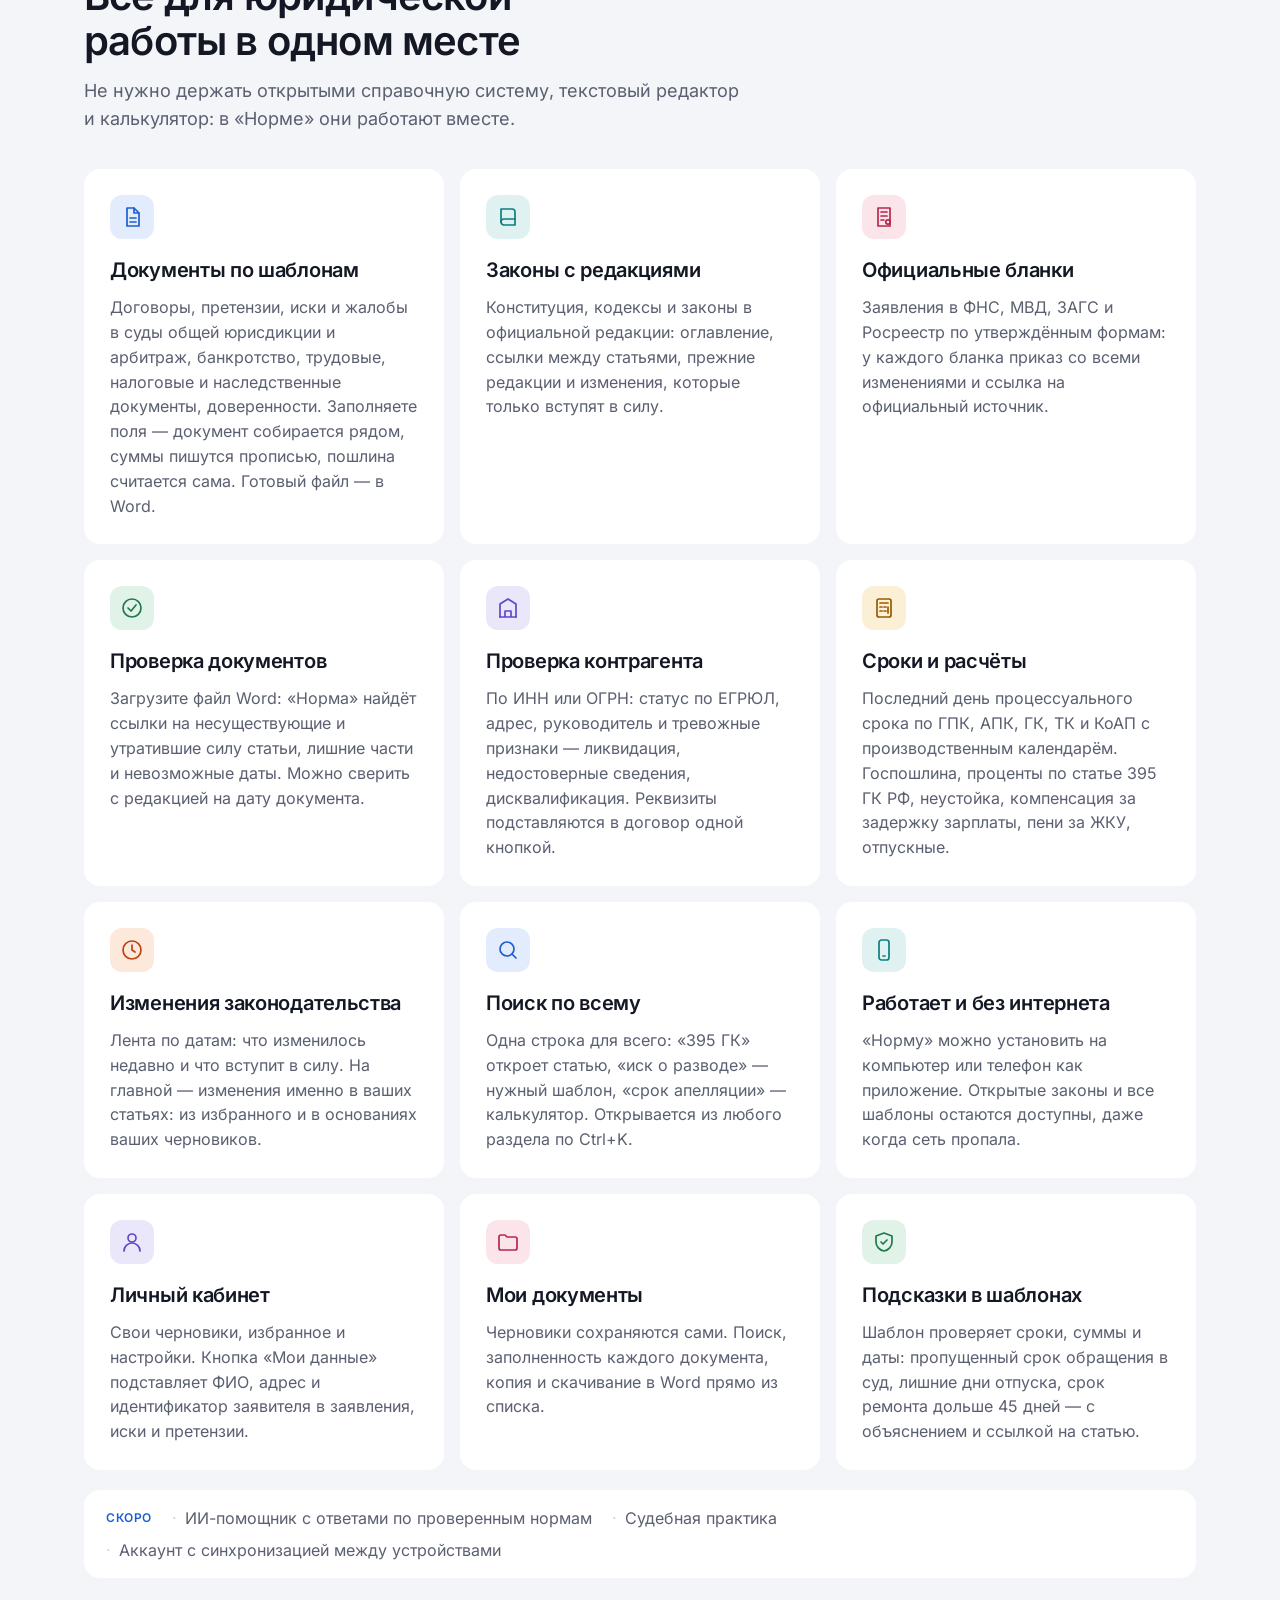
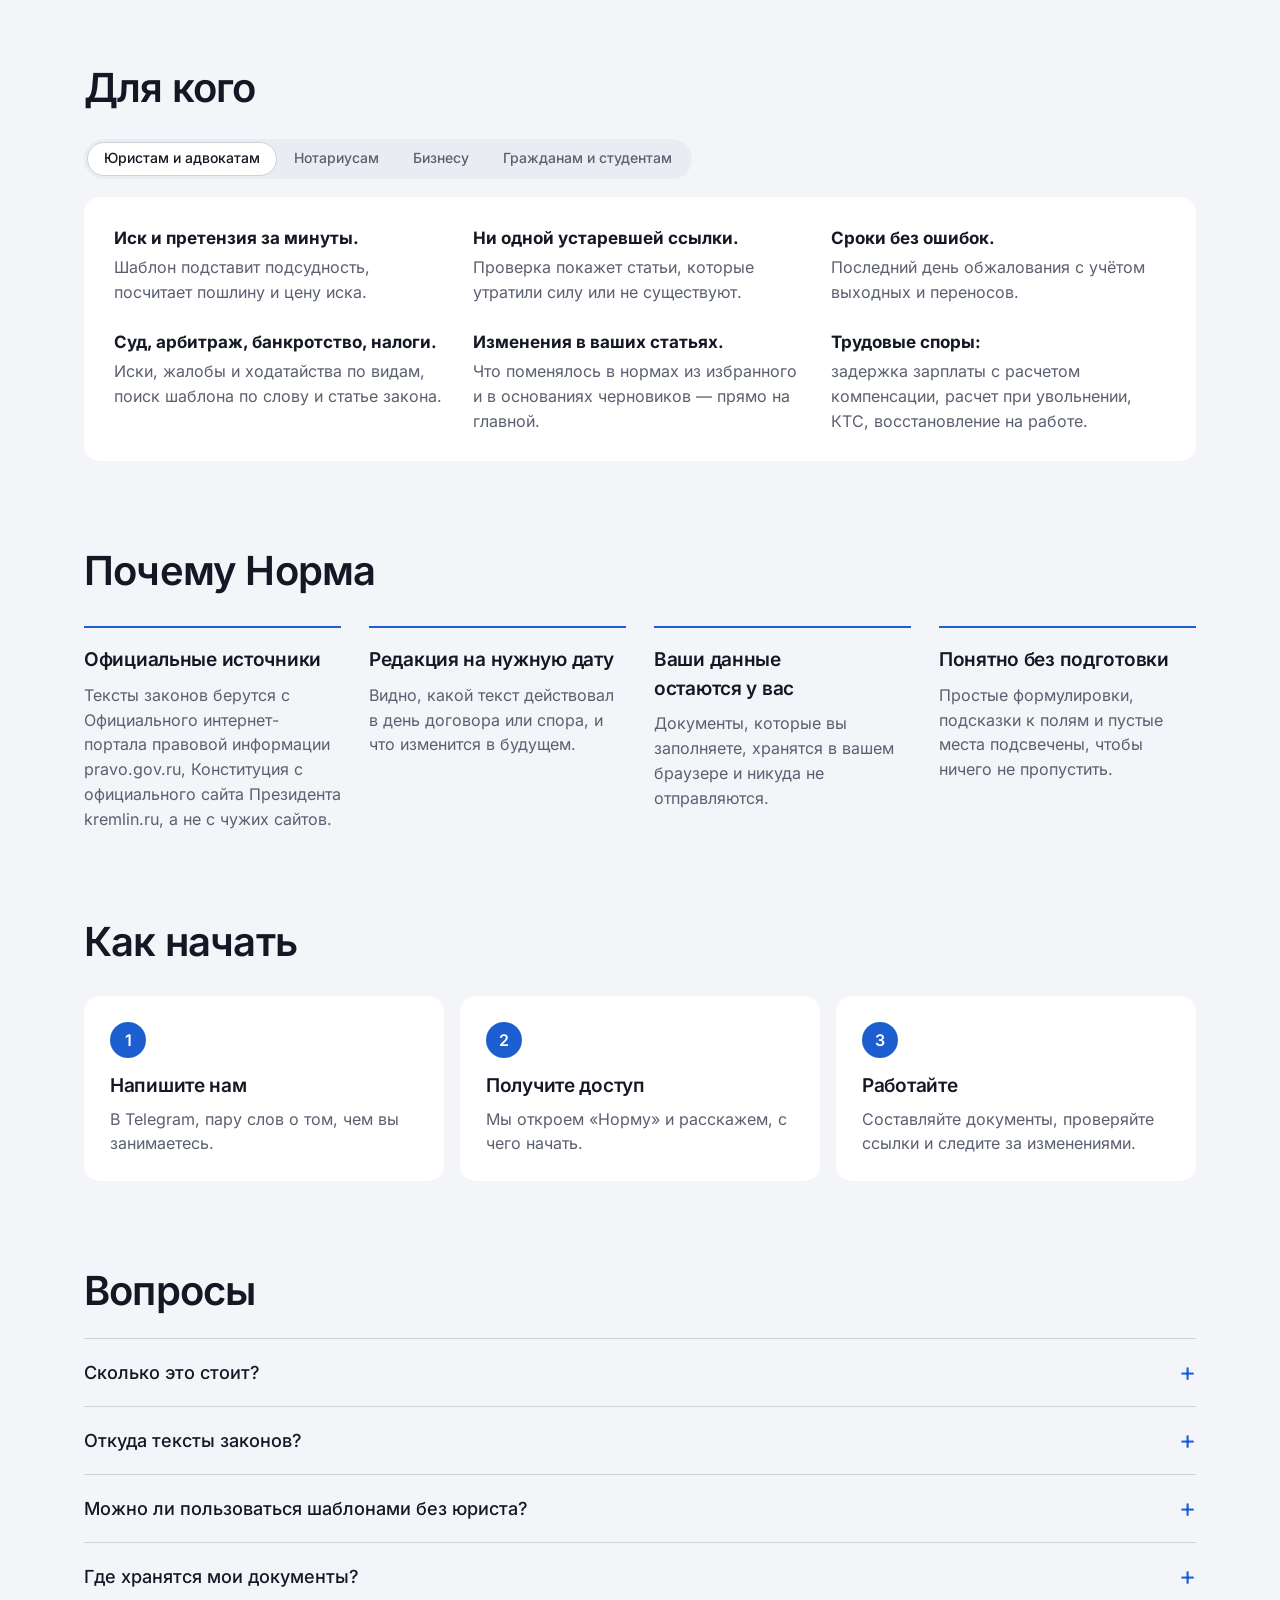
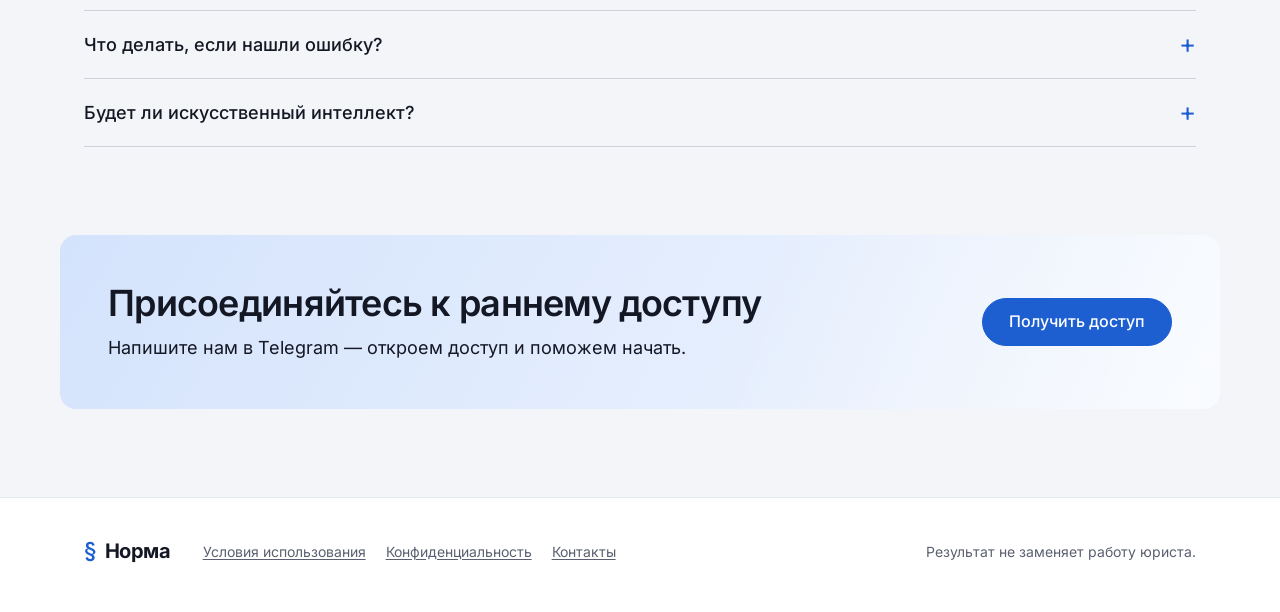
==== commit c6314bb9: "Сайт из коммита 4424c8d основного репозитория" ====
--- a/index.html
+++ b/index.html
@@ -62,7 +62,7 @@
         <div><strong>32</strong><span>закона, включая Конституцию</span></div>
         <div><strong>9 375</strong><span>статей в базе</span></div>
         <div><strong>1 000+</strong><span>официальных редакций с 2022 года</span></div>
-        <div><strong>314</strong><span>шаблонов документов</span></div>
+        <div><strong>319</strong><span>шаблонов документов</span></div>
         <div><strong>43</strong><span>официальных бланков</span></div>
       </div>
     </section>
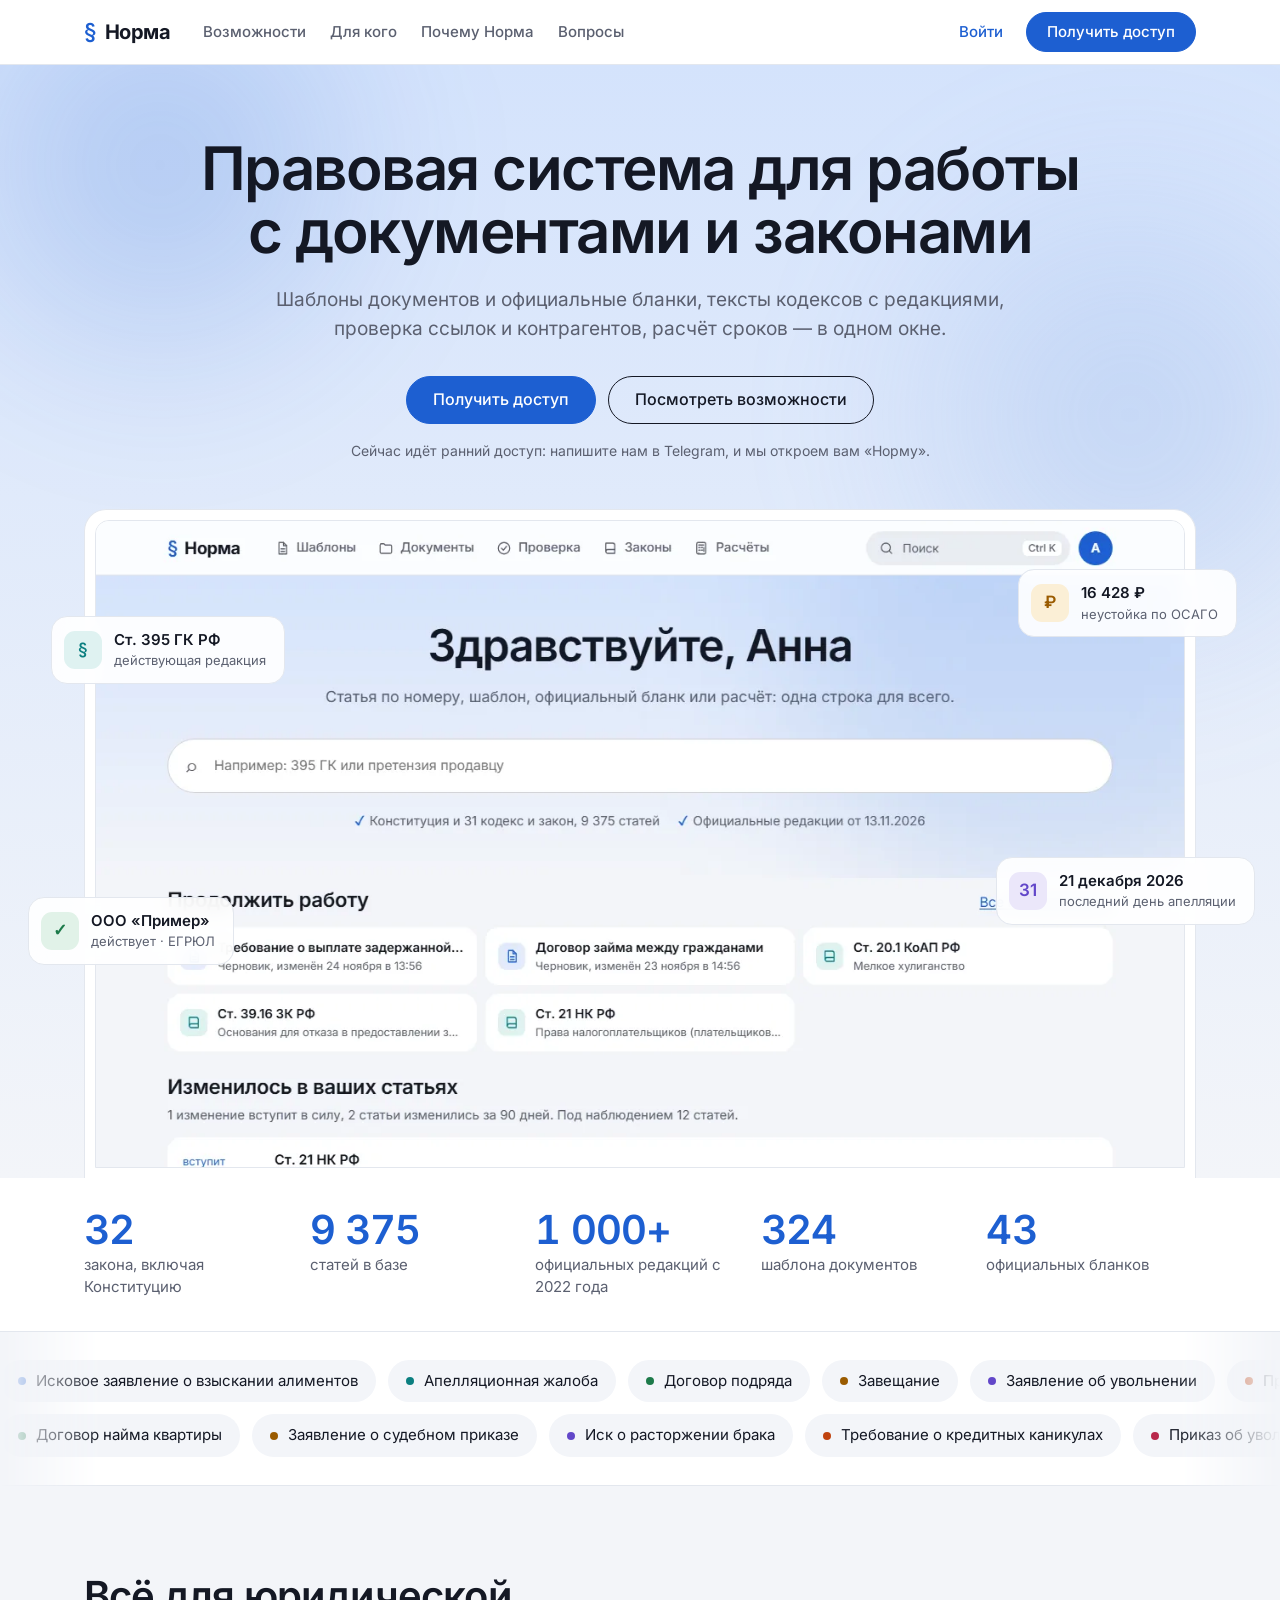
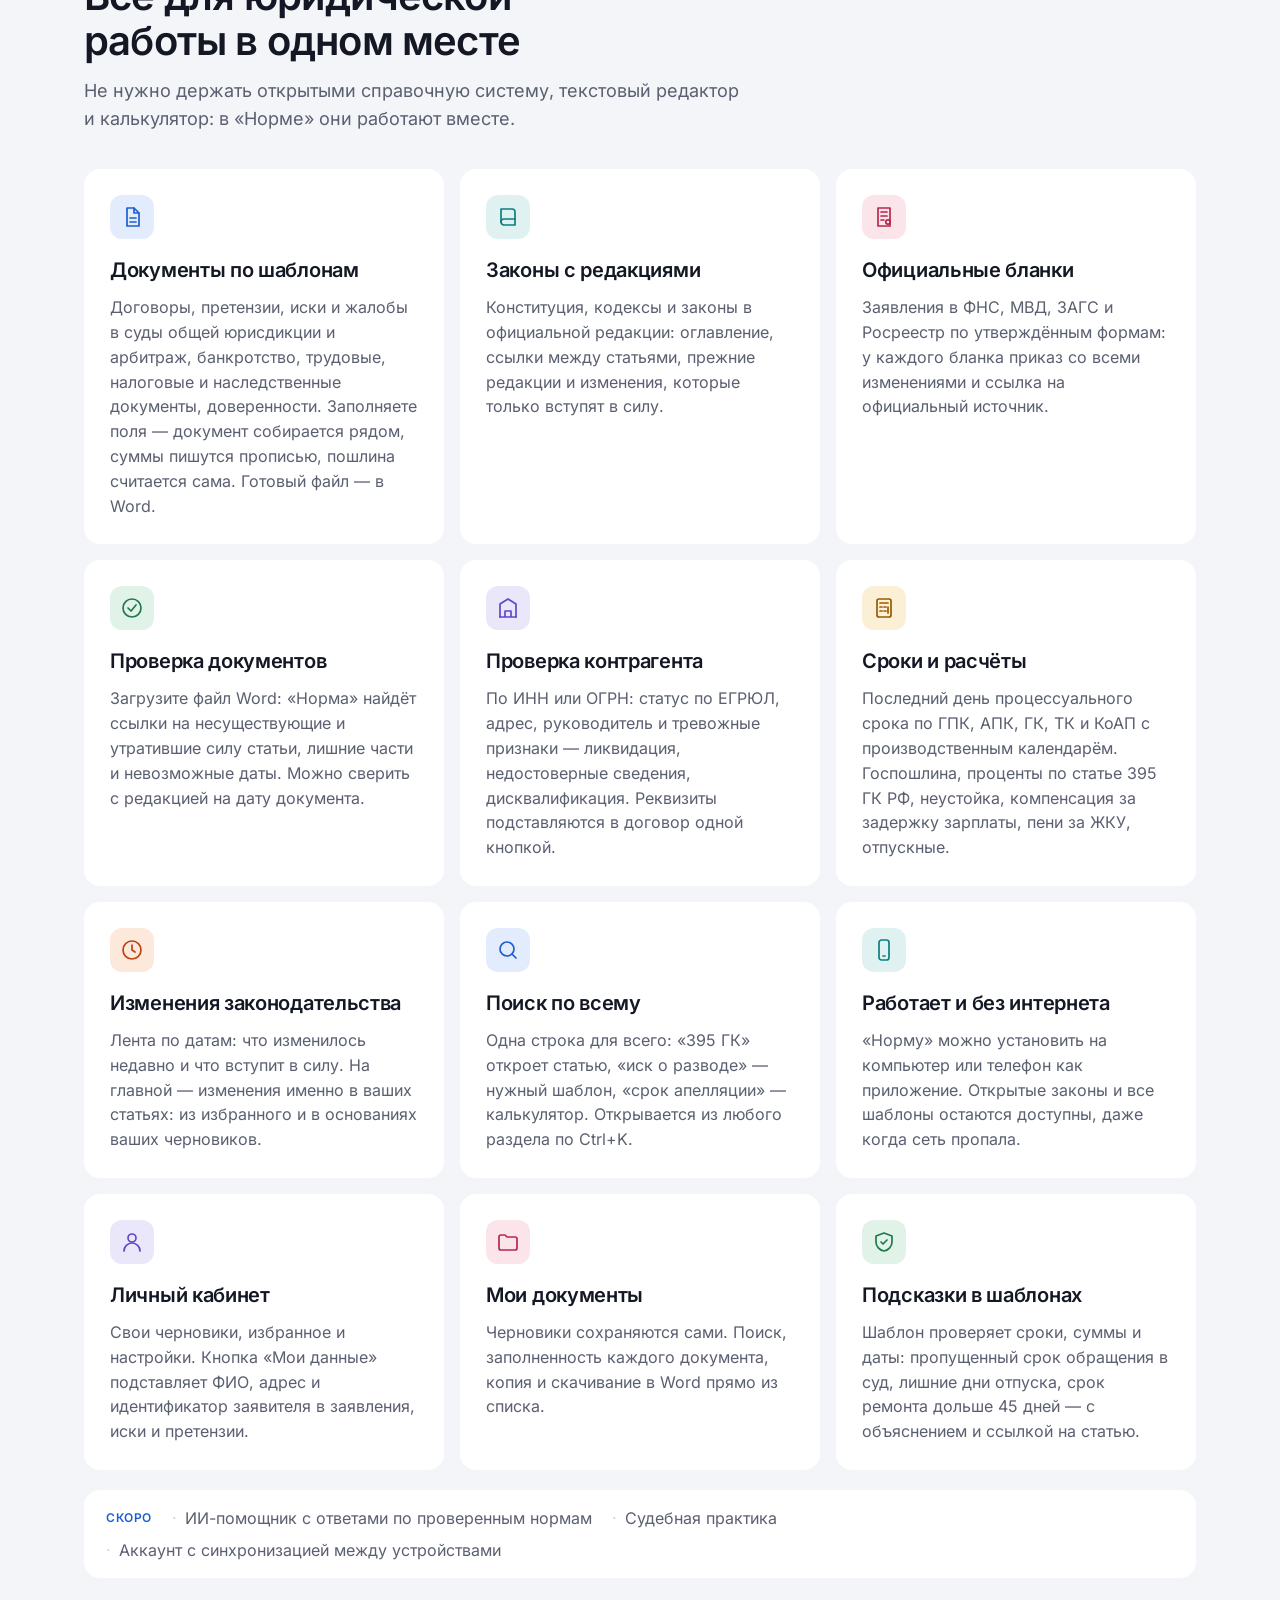
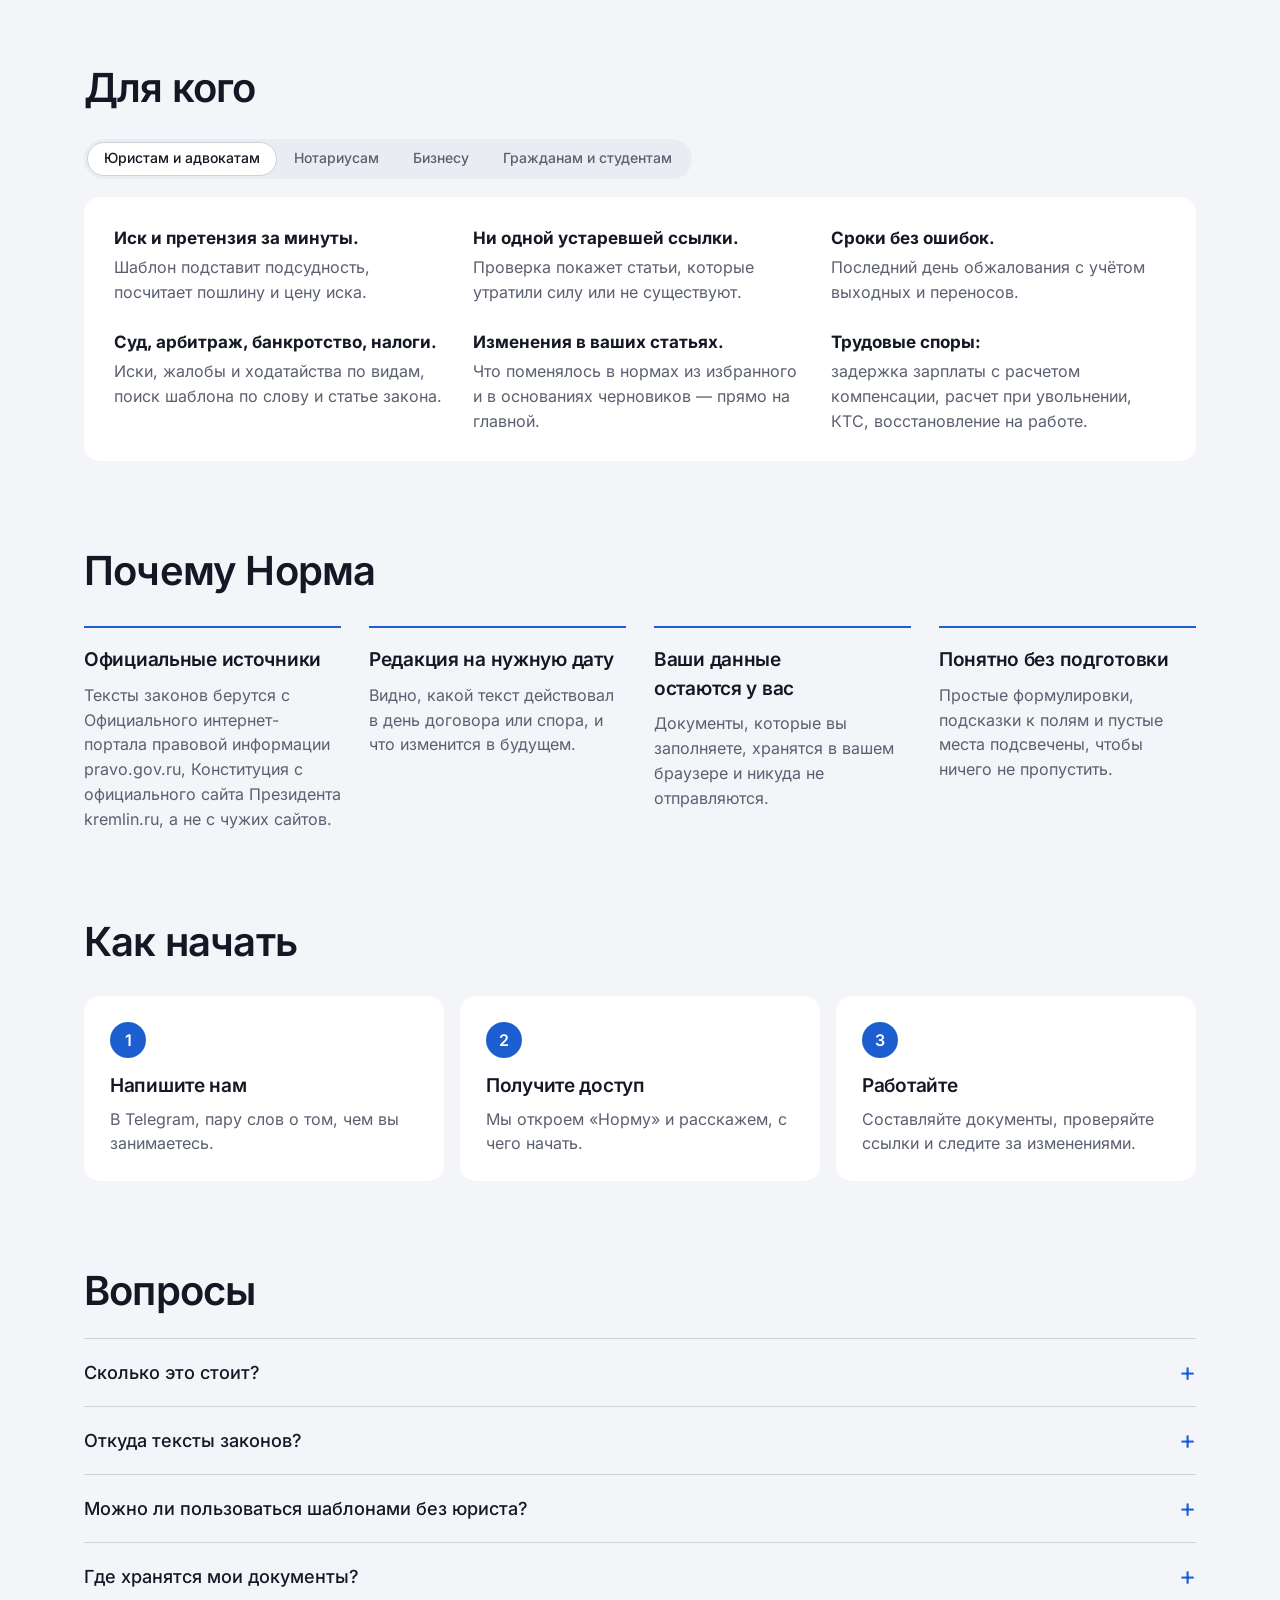
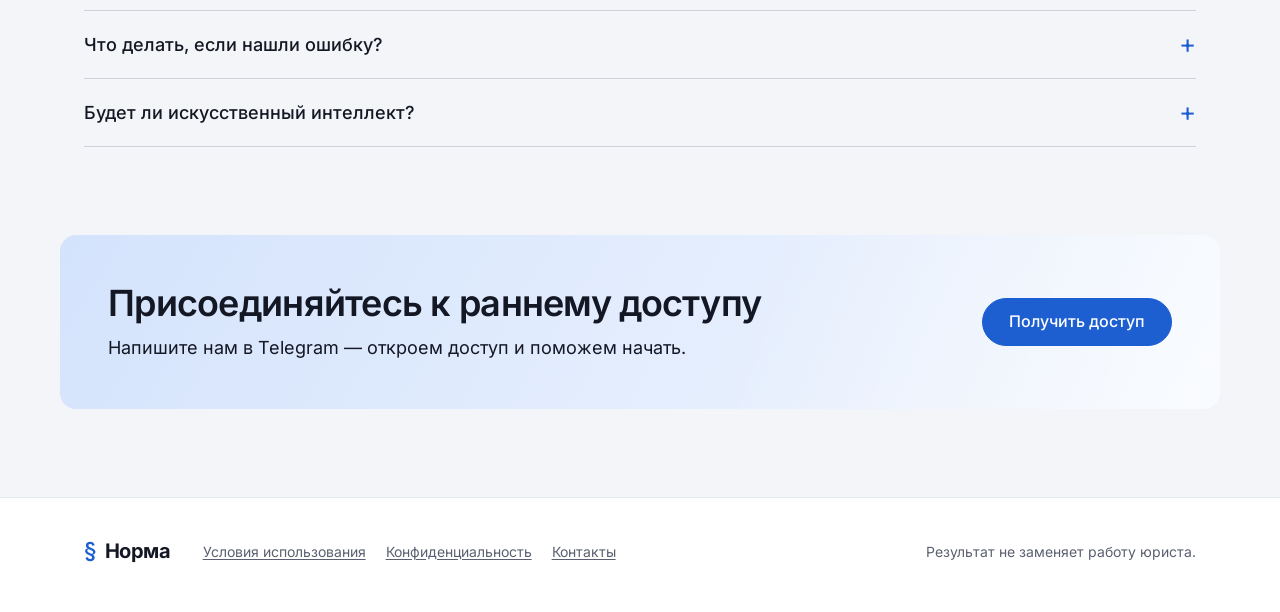
==== commit c30a8501: "Сайт из коммита 99c904d основного репозитория" ====
--- a/index.html
+++ b/index.html
@@ -62,7 +62,7 @@
         <div><strong>32</strong><span>закона, включая Конституцию</span></div>
         <div><strong>9 375</strong><span>статей в базе</span></div>
         <div><strong>1 000+</strong><span>официальных редакций с 2022 года</span></div>
-        <div><strong>319</strong><span>шаблонов документов</span></div>
+        <div><strong>324</strong><span>шаблона документов</span></div>
         <div><strong>43</strong><span>официальных бланков</span></div>
       </div>
     </section>
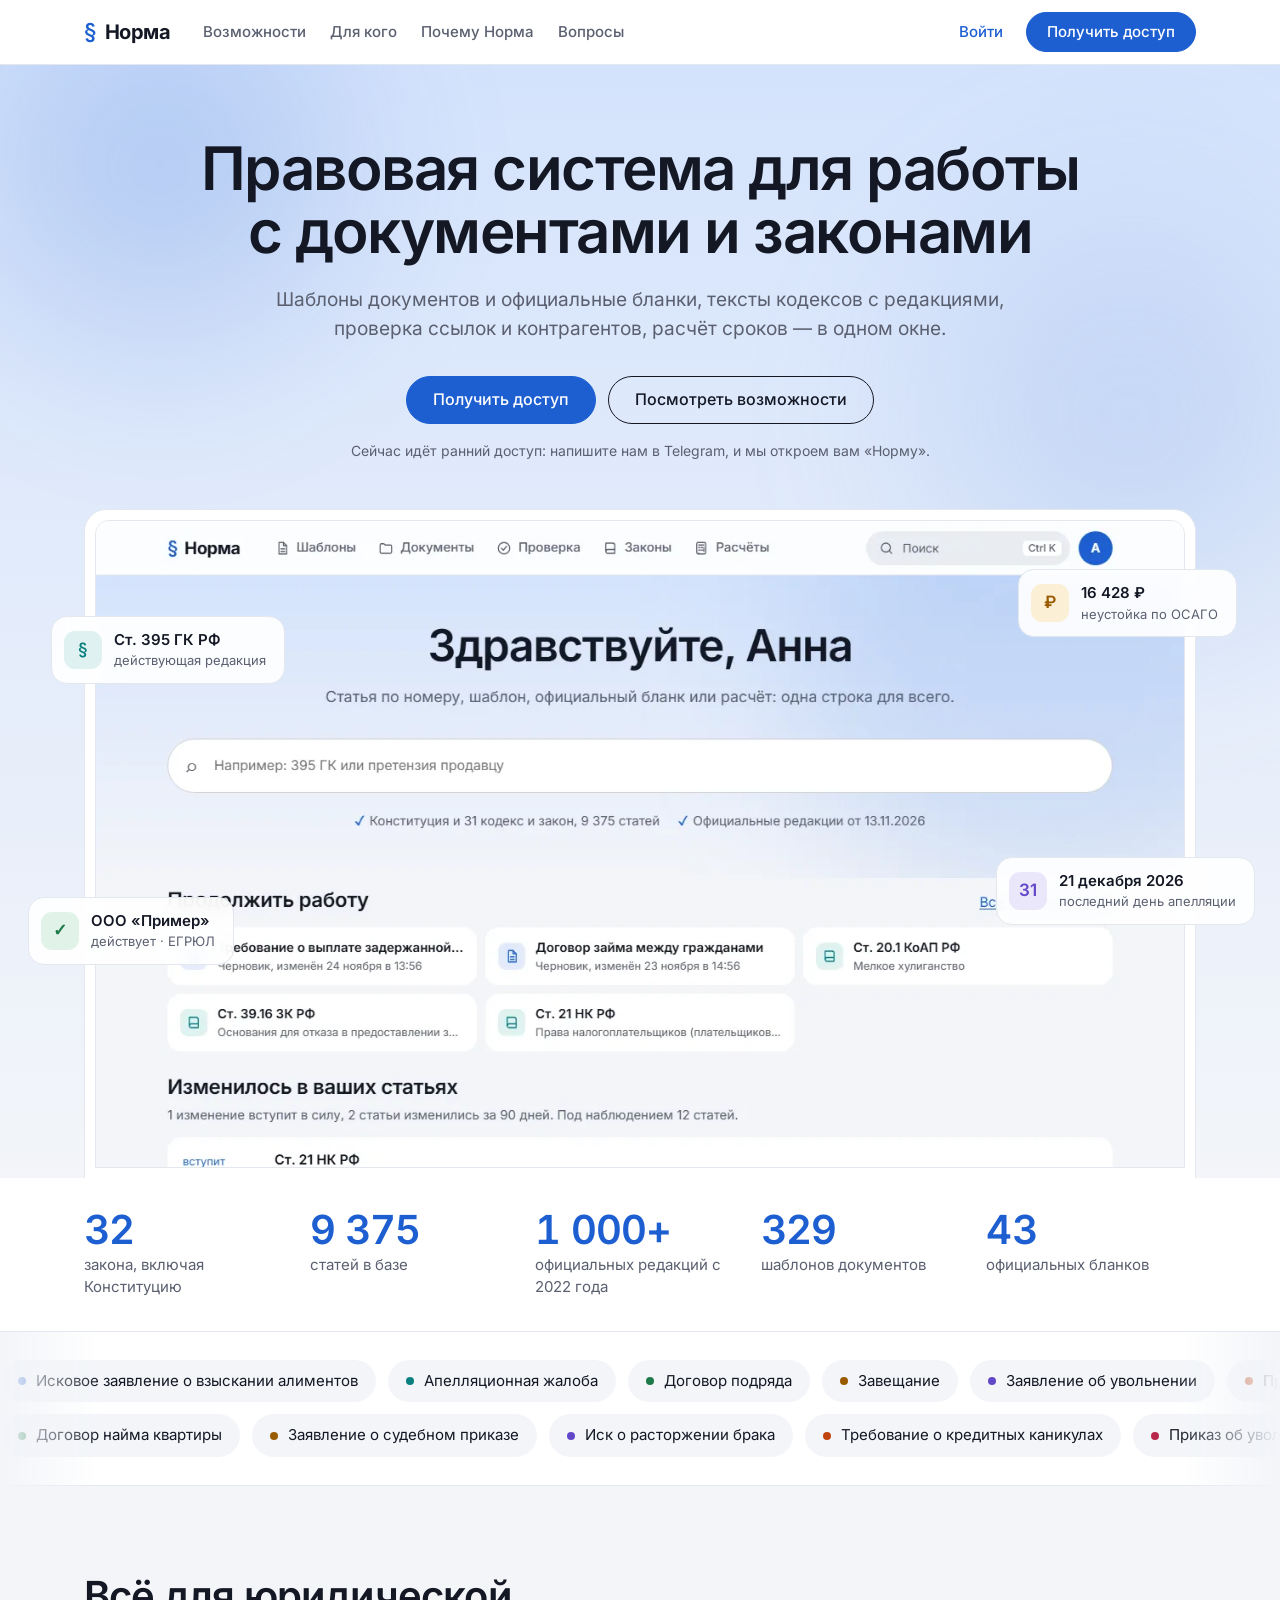
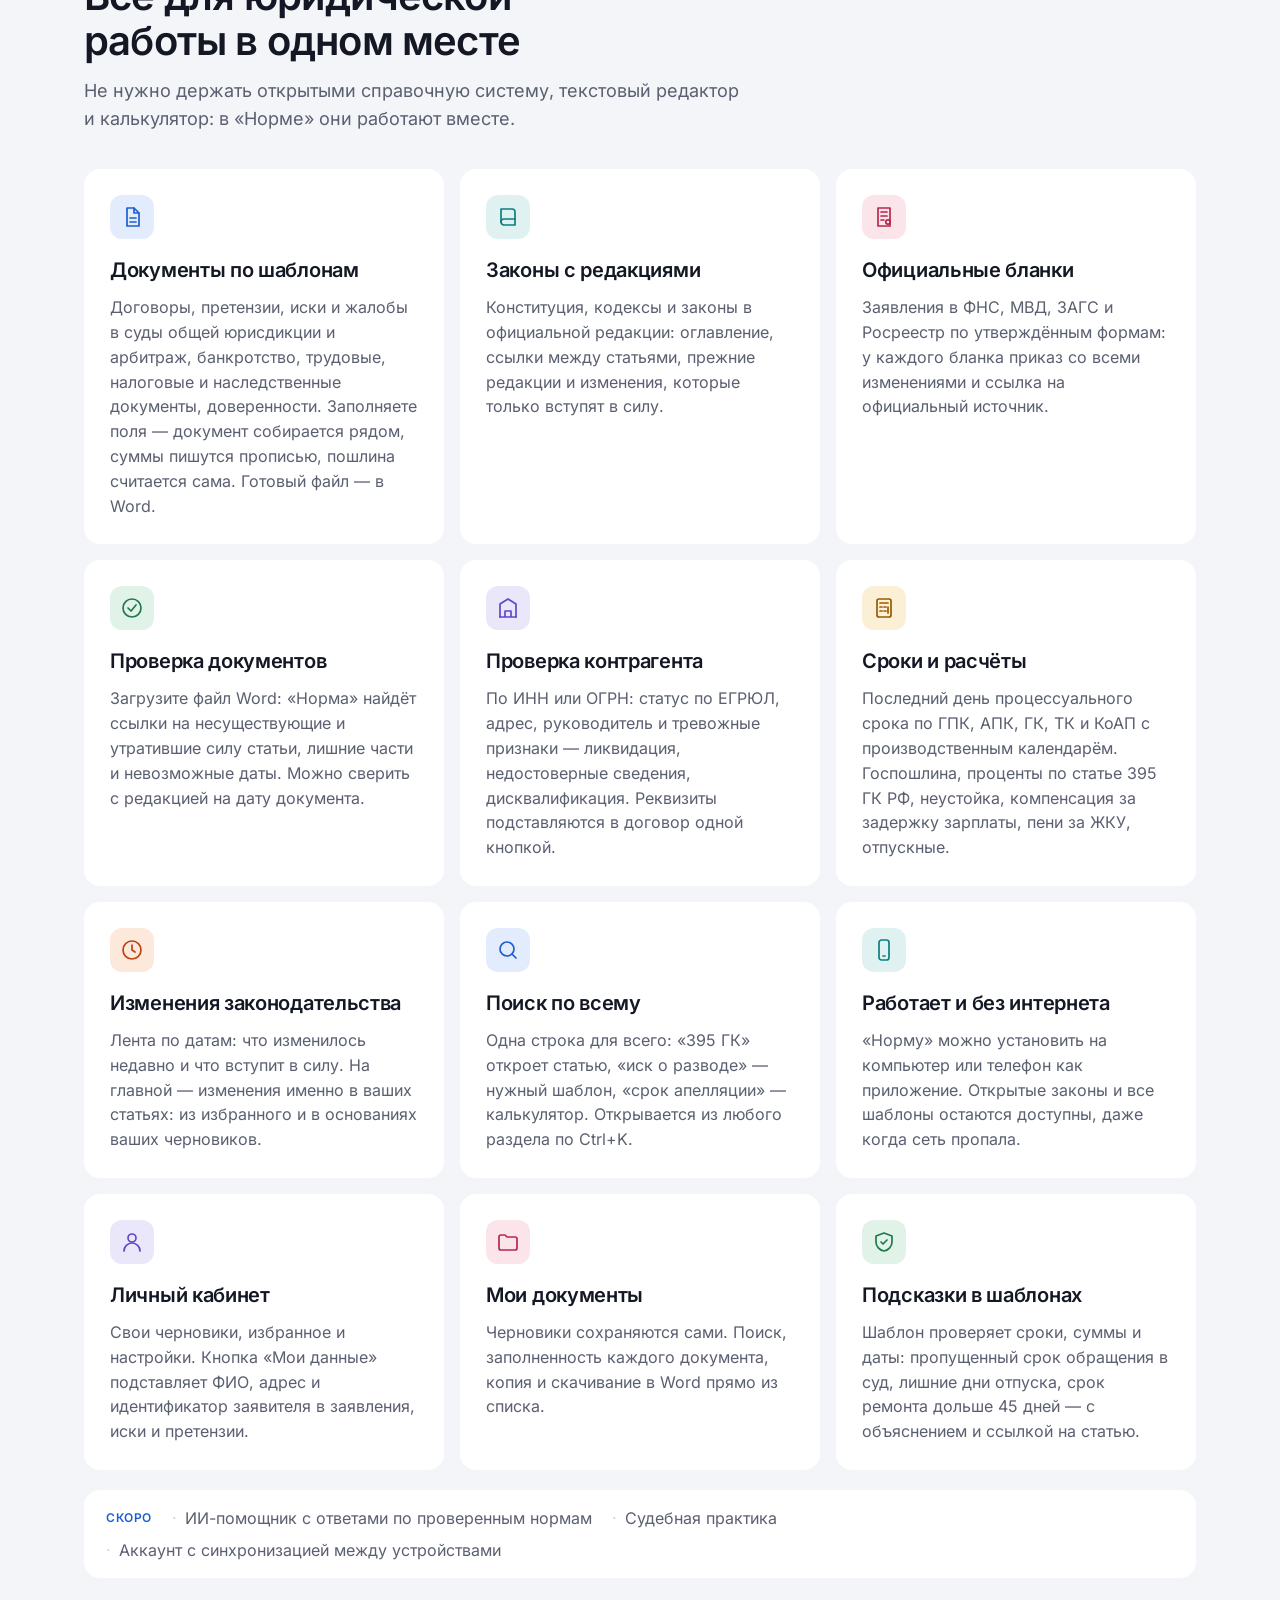
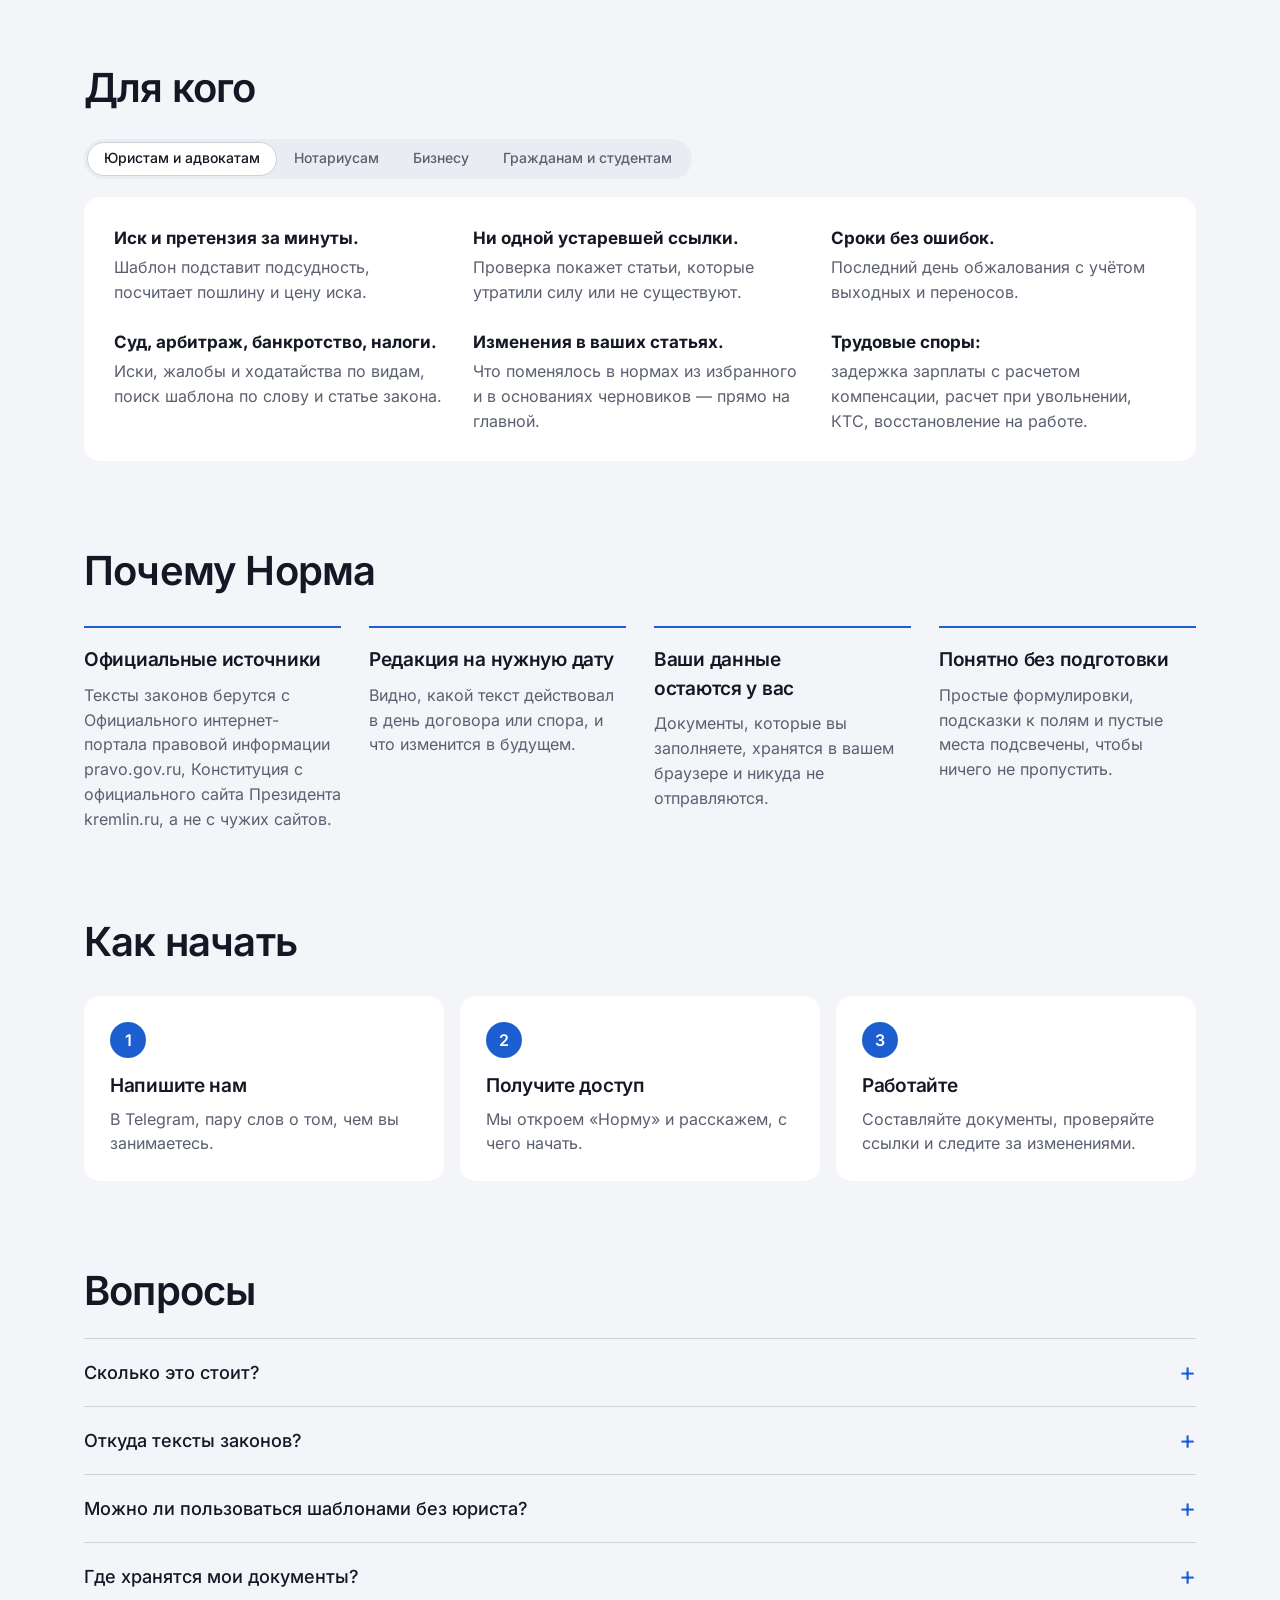
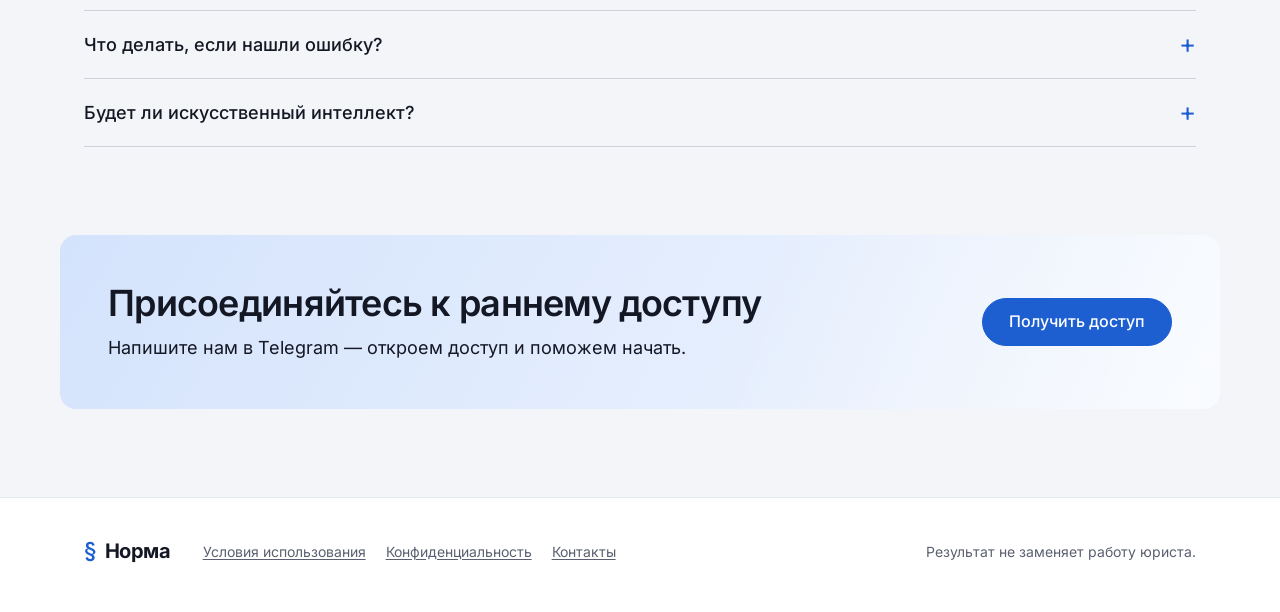
==== commit 6afa9335: "Сайт из коммита ca1e691 основного репозитория" ====
--- a/index.html
+++ b/index.html
@@ -62,7 +62,7 @@
         <div><strong>32</strong><span>закона, включая Конституцию</span></div>
         <div><strong>9 375</strong><span>статей в базе</span></div>
         <div><strong>1 000+</strong><span>официальных редакций с 2022 года</span></div>
-        <div><strong>324</strong><span>шаблона документов</span></div>
+        <div><strong>329</strong><span>шаблонов документов</span></div>
         <div><strong>43</strong><span>официальных бланков</span></div>
       </div>
     </section>
--- a/styles.css
+++ b/styles.css
@@ -746,6 +746,8 @@
 .calc-result .calc-total { display: block; font: 600 24px/1.25 var(--font-ui); font-variant-numeric: tabular-nums; }
 .calc-result p { margin: 4px 0 0; color: var(--muted); font-size: 14px; }
 .calc-error { color: var(--problem); font-size: 15px; }
+.calc-jump { display: flex; flex-wrap: wrap; gap: 8px; margin: -4px 0 18px; }
+.calc-jump .chip { font-size: 14px; }
 .calc-result .calc-subtotal { margin-top: 10px; padding-top: 10px; border-top: 1px solid var(--line); font-weight: 600; }
 .calc-subfields { display: flex; flex-direction: column; gap: 12px; padding-left: 12px; border-left: 2px solid var(--line); }
 .calc-subfields[hidden] { display: none; }
@@ -1045,6 +1047,22 @@
   .doc-signatures { grid-template-columns: minmax(0, 1fr); }
 }
 
+/* Телефон: зоны нажатия у мелких ссылок и кнопок не меньше ~44 пикселей, шапка редактора компактнее,
+   чтобы форма начиналась на первом экране */
+@media (max-width: 640px) {
+  .back-link, .field-row a, .continue-head a, .company-more a, .auth-brand { display: inline-block; padding-block: 10px; margin-block: -10px; }
+  .password-toggle { min-height: 40px; padding: 0 12px; }
+  .news-banner-close { width: 40px; height: 40px; }
+  .editor-title h1 { font-size: 21px; line-height: 1.25; }
+  .editor-title .tone-plate { display: none; }
+  .editor-head { gap: 8px; margin-bottom: 12px; }
+  .editor-status { gap: 4px 12px; font-size: 13px; }
+  .editor-actions { display: grid; grid-template-columns: repeat(2, minmax(0, 1fr)); gap: 8px; width: 100%; }
+  .editor-actions .button { min-height: 44px; padding: 0 10px; font-size: 14px; }
+  .editor-actions #example-button, .editor-actions #my-data-button { grid-column: span 1; }
+  .editor-actions .action-note { grid-column: 1 / -1; }
+}
+
 /* Личный кабинет */
 .account-head { display: flex; align-items: center; gap: 18px; margin-bottom: 24px; }
 .account-head h1 { font-size: 34px; line-height: 1.15; }
